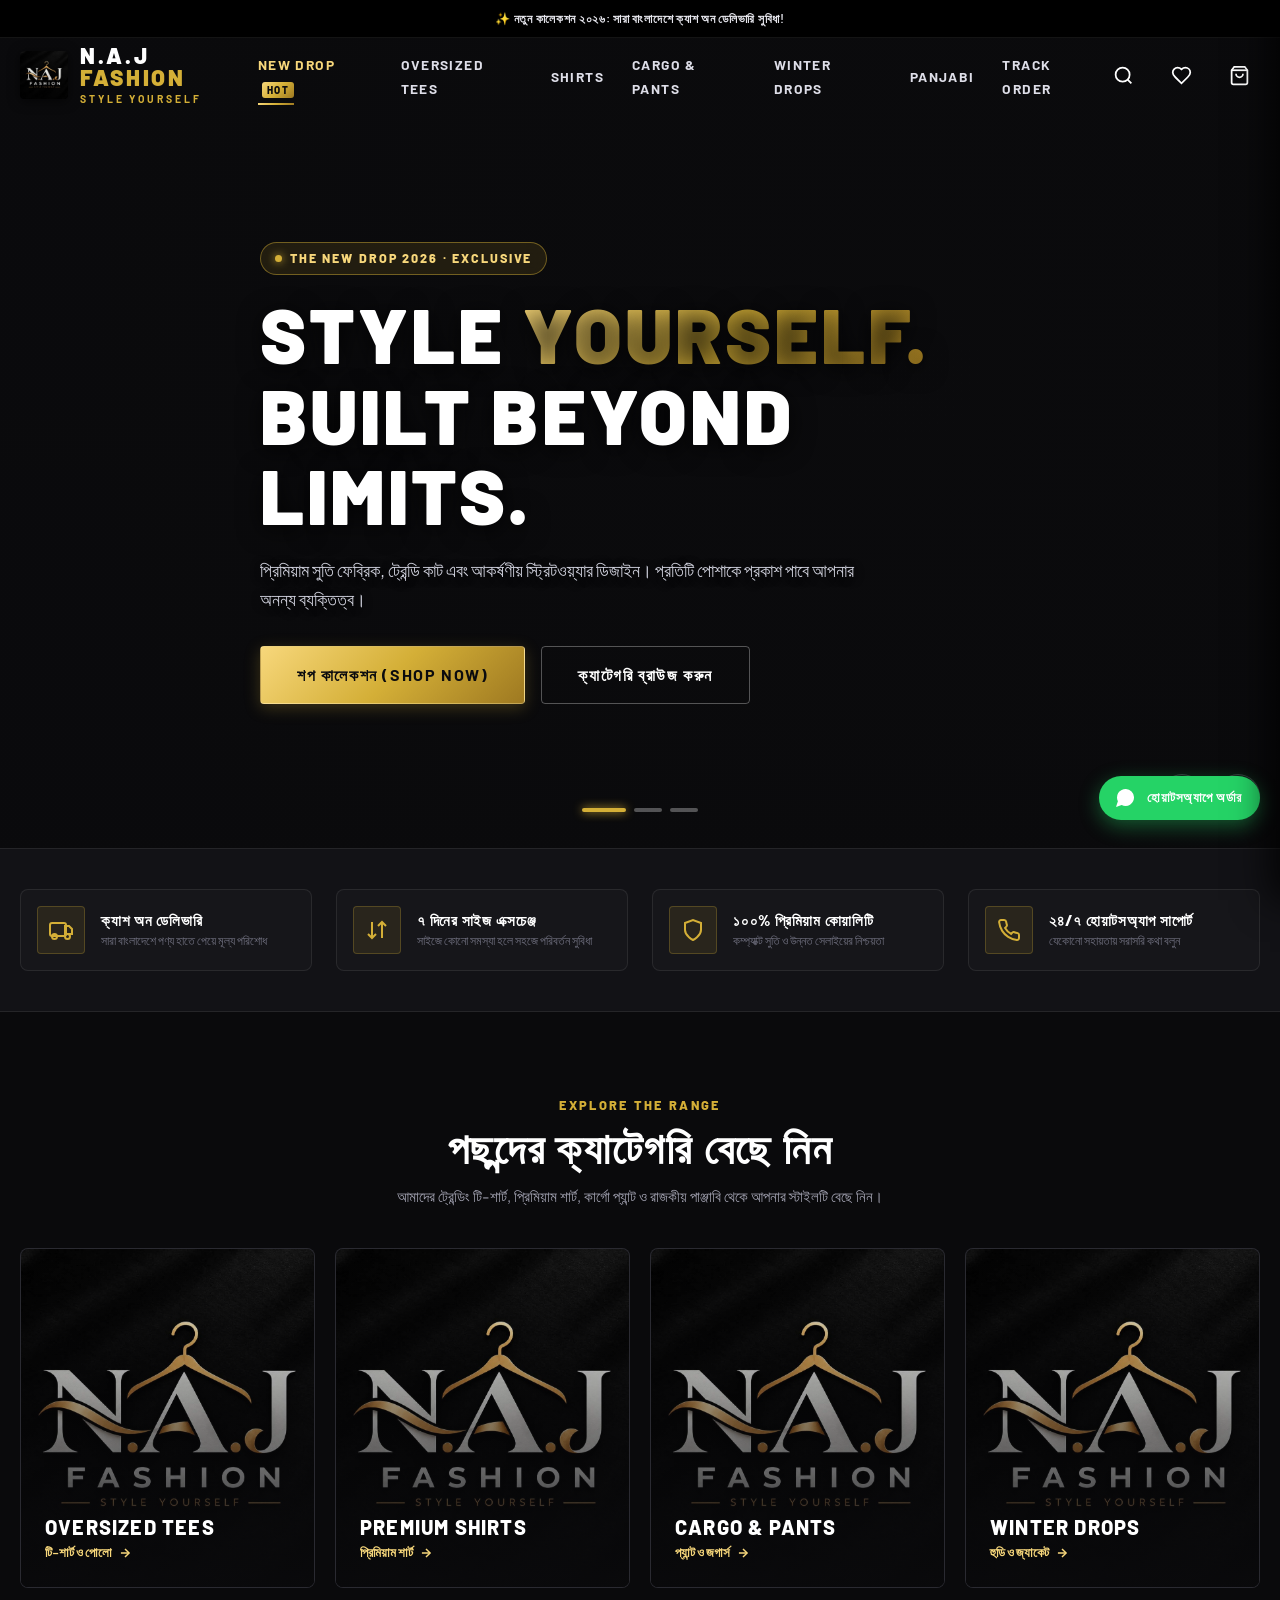
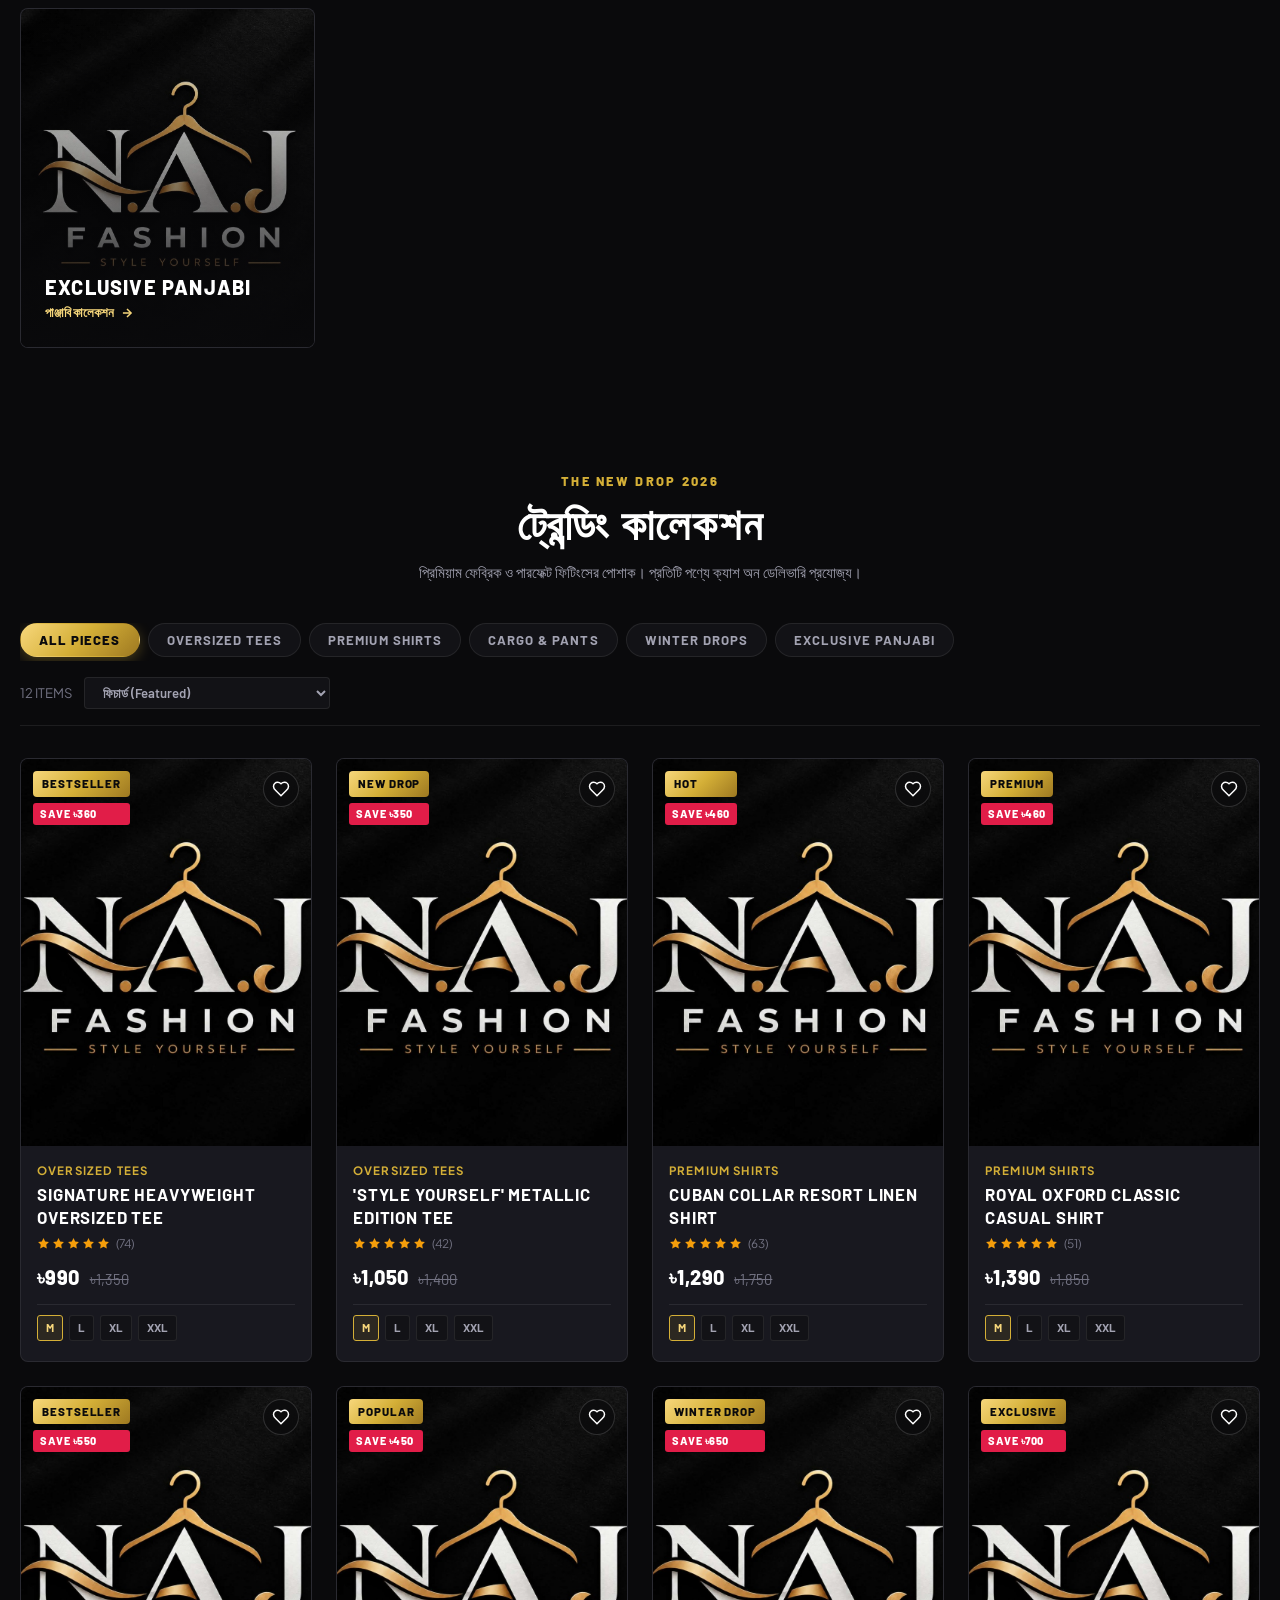
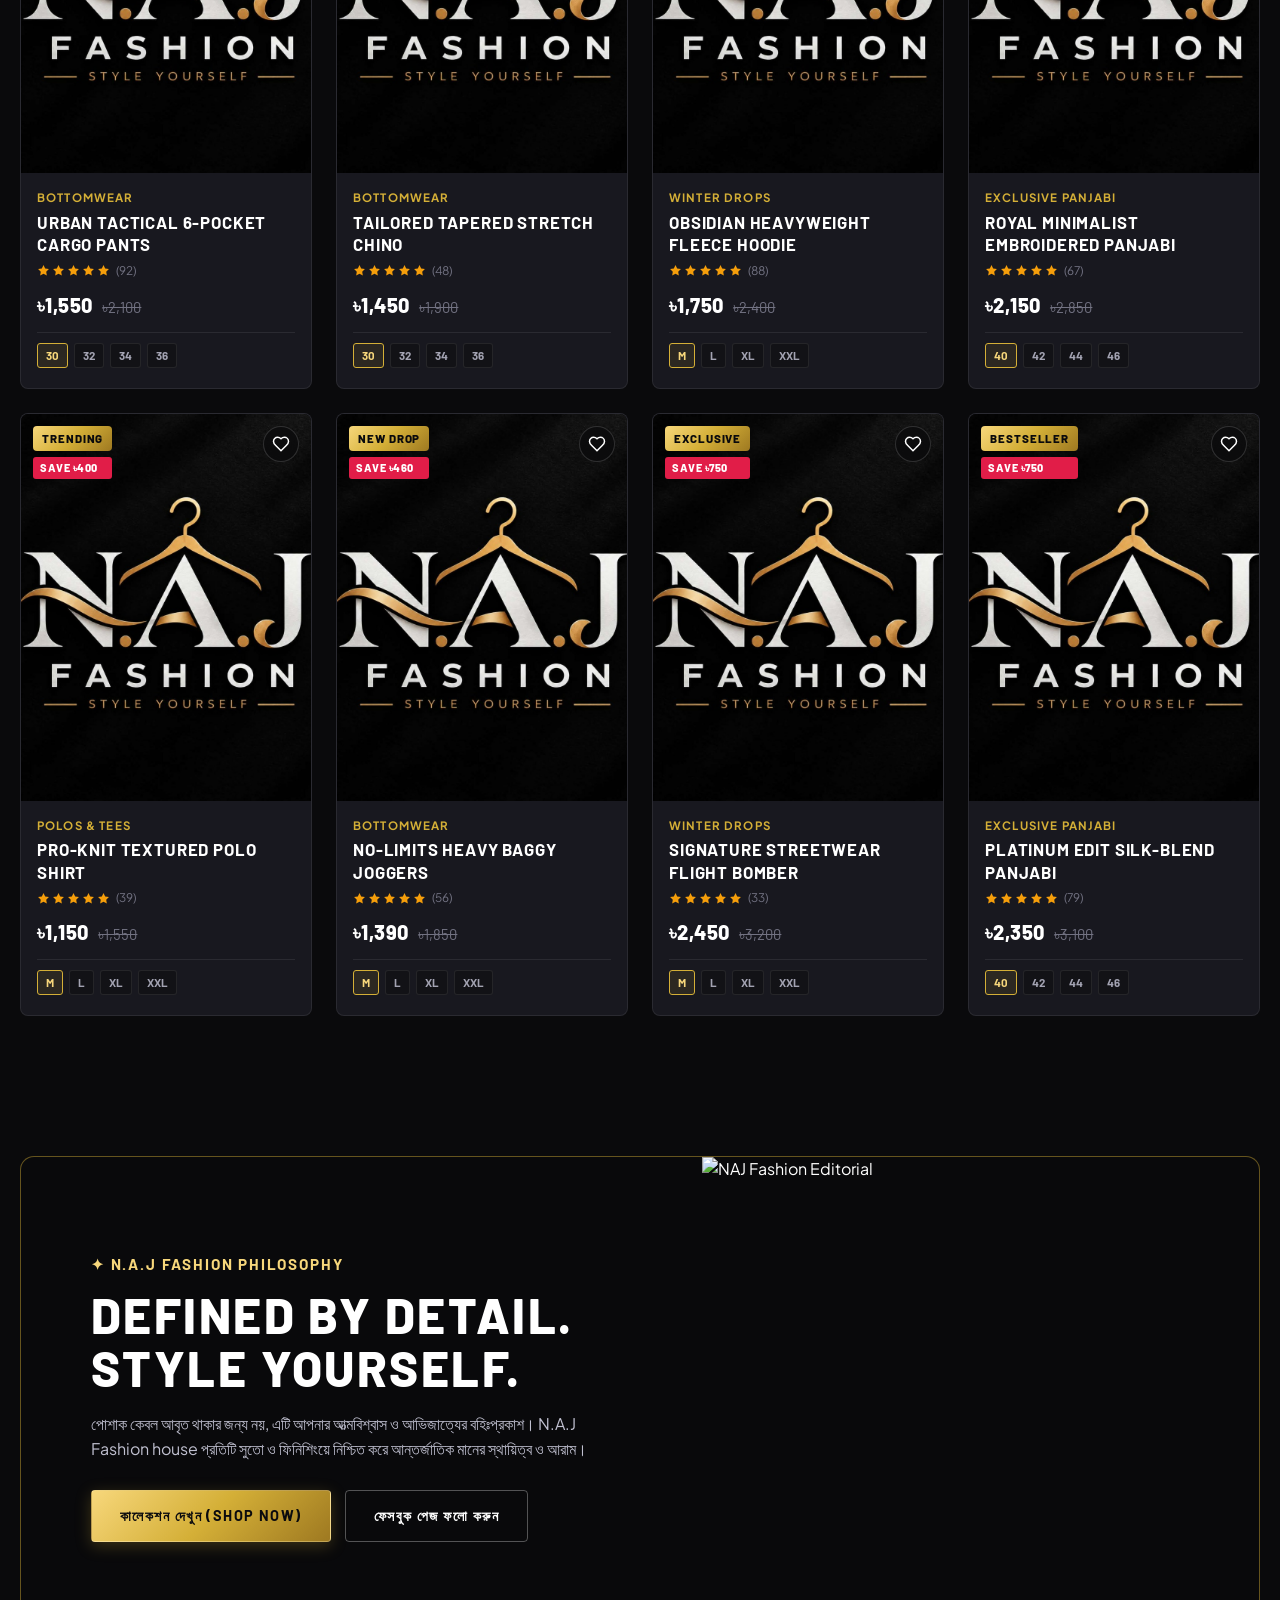
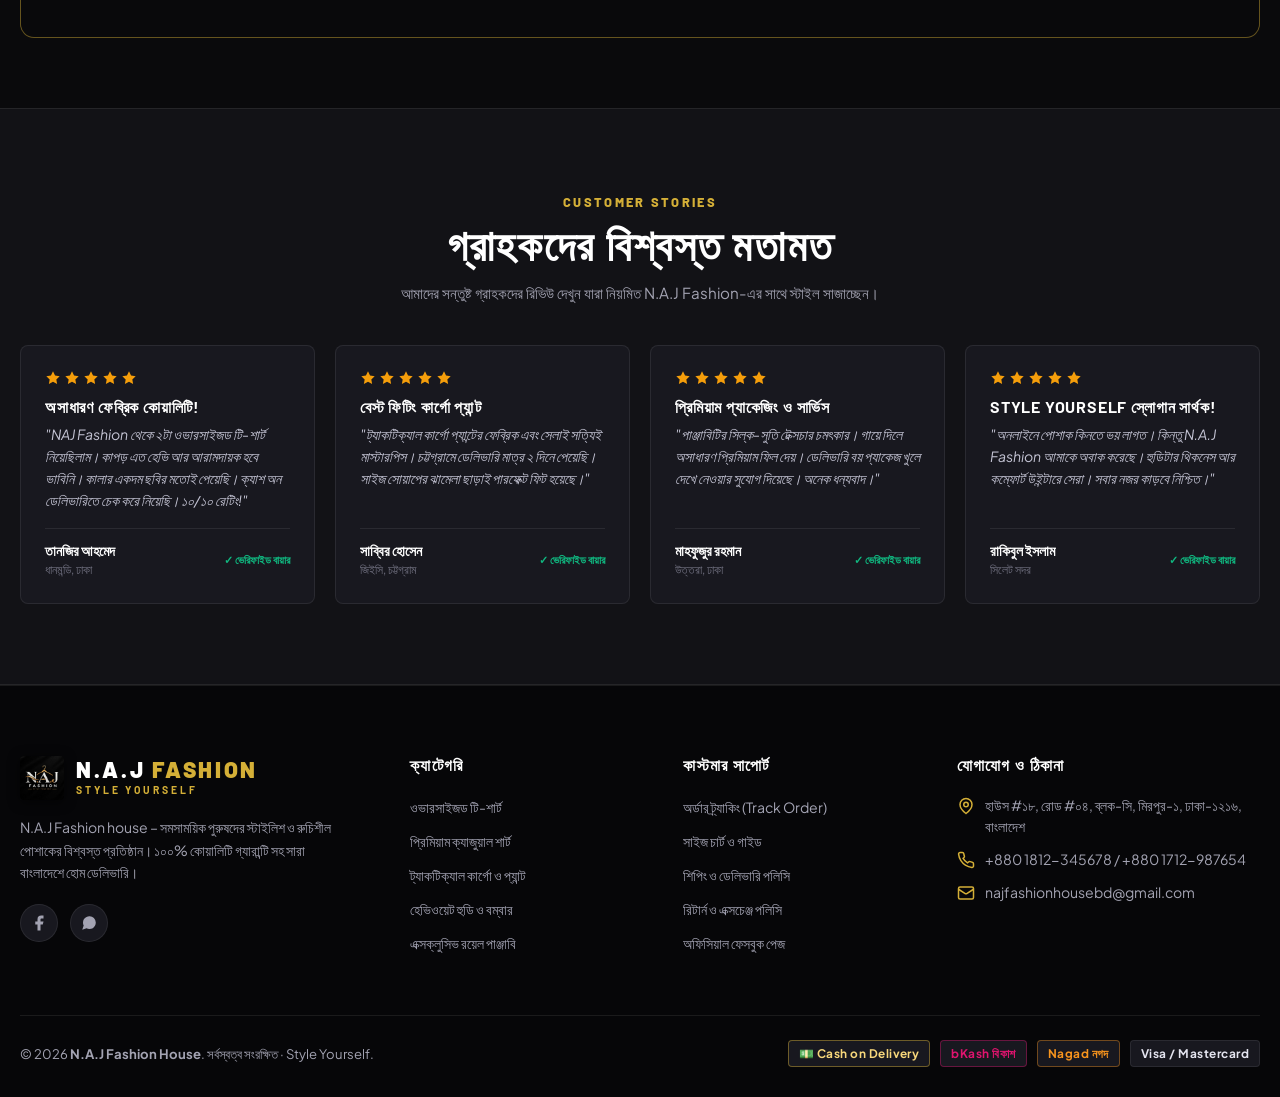
==== index.html @ 83d9b1af "feat: complete N.A.J Fashion House e-commerce storefront with Google Drive and Cloudflare Pages supp" ====
<!DOCTYPE html>
<html lang="bn" dir="ltr">
<head>
  <meta charset="UTF-8" />
  <meta name="viewport" content="width=device-width, initial-scale=1.0, maximum-scale=5.0" />
  <title>N.A.J Fashion House · Style Yourself | প্রিমিয়াম পোশাক কালেকশন</title>
  
  <meta name="description" content="N.A.J Fashion House, Dhaka - স্টাইলিশ ও প্রিমিয়াম পোশাক, সাশ্রয়ী দামে। ছেলেদের ট্রেন্ডিং টি-শার্ট, শার্ট, কার্গো প্যান্ট, হুডি এবং পাঞ্জাবি। সারা বাংলাদেশে ক্যাশ অন ডেলিভারি।" />
  <meta name="keywords" content="NAJ Fashion House, NAJ Fashion, Style Yourself, Mens Clothing Dhaka, Oversized T-shirt Bangladesh, Cargo Pants BD, Panjabi Dhaka, Cash on Delivery Bangladesh" />
  <meta name="author" content="N.A.J Fashion House" />
  <meta name="theme-color" content="#0a0a0c" />

  <!-- Open Graph / Facebook -->
  <meta property="og:type" content="website" />
  <meta property="og:title" content="N.A.J Fashion House · Style Yourself" />
  <meta property="og:description" content="✨ স্টাইলিশ পোশাক, সাশ্রয়ী দামে। সারা বাংলাদেশে ক্যাশ অন ডেলিভারি ও দ্রুত হোম ডেলিভারি।" />
  <meta property="og:image" content="/public/assets/logo.jpg" />
  <meta property="og:url" content="https://www.facebook.com/profile.php?id=100081147288431" />

  <!-- Favicon -->
  <link rel="icon" type="image/jpeg" href="/public/assets/logo.jpg" />
  <link rel="apple-touch-icon" href="/public/assets/logo.jpg" />

  <!-- Stylesheets -->
  <link rel="stylesheet" href="css/variables.css" />
  <link rel="stylesheet" href="css/base.css" />
  <link rel="stylesheet" href="css/header.css" />
  <link rel="stylesheet" href="css/hero.css" />
  <link rel="stylesheet" href="css/sections.css" />
  <link rel="stylesheet" href="css/products.css" />
  <link rel="stylesheet" href="css/cart.css" />
  <link rel="stylesheet" href="css/modals.css" />
  <link rel="stylesheet" href="css/mobile.css" />
</head>
<body>

  <!-- ========================================================
       TOP ANNOUNCEMENT BAR
  ======================================================== -->
  <div class="top-bar">
    <div class="container">
      <div class="top-bar-marquee">
        <span class="top-bar-text" id="top-bar-marquee-text">
          ✨ নতুন কালেকশন ২০২৬: সারা বাংলাদেশে ক্যাশ অন ডেলিভারি সুবিধা!
        </span>
      </div>
    </div>
  </div>

  <!-- ========================================================
       SITE HEADER (OVERLAY ON HERO -> SOLID ON SCROLL)
  ======================================================== -->
  <header class="site-header">
    <div class="container header-inner">
      <!-- Mobile Toggle -->
      <button class="mobile-toggle-btn" aria-label="Open Menu" onclick="toggleMobileDrawer(true)">
        <svg viewBox="0 0 24 24" fill="none" stroke="currentColor" stroke-width="2.2"><line x1="3" y1="12" x2="21" y2="12"/><line x1="3" y1="6" x2="21" y2="6"/><line x1="3" y1="18" x2="21" y2="18"/></svg>
      </button>

      <!-- Brand Logo -->
      <a href="#" class="header-logo">
        <img src="/public/assets/logo.jpg" alt="N.A.J Fashion House" onerror="this.src='https://lh3.googleusercontent.com/d/1UTXummcfOpgAInmstFETVZ3C0hZATRLV'" />
        <div class="header-logo-text">
          <span class="logo-main-text">N.A.J <span class="logo-gold-dot">FASHION</span></span>
          <span class="logo-sub-text">STYLE YOURSELF</span>
        </div>
      </a>

      <!-- Desktop Nav -->
      <nav aria-label="Main Navigation">
        <ul class="header-nav">
          <li><a href="#hero-section" class="nav-link active">NEW DROP <span class="nav-badge-pill">HOT</span></a></li>
          <li><a href="#products-section" class="nav-link" onclick="filterProductsByCategory('t-shirts')">OVERSIZED TEES</a></li>
          <li><a href="#products-section" class="nav-link" onclick="filterProductsByCategory('shirts')">SHIRTS</a></li>
          <li><a href="#products-section" class="nav-link" onclick="filterProductsByCategory('pants')">CARGO & PANTS</a></li>
          <li><a href="#products-section" class="nav-link" onclick="filterProductsByCategory('hoodies')">WINTER DROPS</a></li>
          <li><a href="#products-section" class="nav-link" onclick="filterProductsByCategory('panjabi')">PANJABI</a></li>
          <li><a href="javascript:void(0)" class="nav-link" onclick="openTrackModal()">TRACK ORDER</a></li>
        </ul>
      </nav>

      <!-- Header Actions -->
      <div class="header-actions">
        <!-- Search Trigger -->
        <button class="action-btn" aria-label="Search" onclick="openSearchModal()">
          <svg viewBox="0 0 24 24" fill="none" stroke="currentColor"><circle cx="11" cy="11" r="8"/><path d="m21 21-4.3-4.3"/></svg>
        </button>

        <!-- Wishlist Trigger -->
        <button class="action-btn" aria-label="Wishlist" onclick="CartManager.showToast('উইশলিস্ট আইটেমসমূহ দেখতে স্ক্রল করুন')">
          <svg viewBox="0 0 24 24" fill="none" stroke="currentColor"><path d="M19 14c1.49-1.46 3-3.21 3-5.5A5.5 5.5 0 0 0 16.5 3c-1.76 0-3 .5-4.5 2-1.5-1.5-2.74-2-4.5-2A5.5 5.5 0 0 0 2 8.5c0 2.3 1.5 4.05 3 5.5l7 7Z"/></svg>
          <span class="action-badge wishlist-badge-count" style="display: none;">0</span>
        </button>

        <!-- Cart Trigger -->
        <button class="action-btn" aria-label="Shopping Bag" onclick="CartManager.openDrawer()">
          <svg viewBox="0 0 24 24" fill="none" stroke="currentColor"><path d="M6 2 3 6v14a2 2 0 0 0 2 2h14a2 2 0 0 0 2-2V6l-3-4Z"/><path d="M3 6h18"/><path d="M16 10a4 4 0 0 1-8 0"/></svg>
          <span class="action-badge cart-badge-count" style="display: none;">0</span>
        </button>
      </div>
    </div>
  </header>

  <!-- ========================================================
       MOBILE NAVIGATION DRAWER
  ======================================================== -->
  <div class="mobile-drawer-overlay" id="mobile-drawer-overlay" onclick="toggleMobileDrawer(false)"></div>
  <aside class="mobile-drawer" id="mobile-drawer" aria-label="Mobile Navigation">
    <div class="drawer-header">
      <div class="header-logo">
        <img src="/public/assets/logo.jpg" alt="NAJ Fashion" style="height: 38px;" />
        <span class="logo-main-text" style="font-size: 1.1rem;">N.A.J FASHION</span>
      </div>
      <button class="drawer-close-btn" onclick="toggleMobileDrawer(false)" aria-label="Close menu">
        <svg viewBox="0 0 24 24" fill="none" stroke="currentColor" stroke-width="2.5"><path d="M18 6 6 18"/><path d="m6 6 12 12"/></svg>
      </button>
    </div>
    <div class="drawer-content">
      <ul class="drawer-nav-list">
        <li class="drawer-nav-item"><a href="#hero-section" onclick="toggleMobileDrawer(false)">হোম (Home) <span>→</span></a></li>
        <li class="drawer-nav-item"><a href="#products-section" onclick="toggleMobileDrawer(false); filterProductsByCategory('all');">সব কালেকশন (All Drop) <span>→</span></a></li>
        <li class="drawer-nav-item"><a href="#products-section" onclick="toggleMobileDrawer(false); filterProductsByCategory('t-shirts');">ওভারসাইজড টি-শার্ট (Tees) <span>→</span></a></li>
        <li class="drawer-nav-item"><a href="#products-section" onclick="toggleMobileDrawer(false); filterProductsByCategory('shirts');">প্রিমিয়াম শার্ট (Shirts) <span>→</span></a></li>
        <li class="drawer-nav-item"><a href="#products-section" onclick="toggleMobileDrawer(false); filterProductsByCategory('pants');">কার্গো ও ট্রাউজার (Pants) <span>→</span></a></li>
        <li class="drawer-nav-item"><a href="#products-section" onclick="toggleMobileDrawer(false); filterProductsByCategory('hoodies');">উইন্টার ড্রপ (Winter) <span>→</span></a></li>
        <li class="drawer-nav-item"><a href="#products-section" onclick="toggleMobileDrawer(false); filterProductsByCategory('panjabi');">রয়্যাল পাঞ্জাবি (Panjabi) <span>→</span></a></li>
        <li class="drawer-nav-item"><a href="javascript:void(0)" onclick="toggleMobileDrawer(false); openTrackModal();">অর্ডার ট্র্যাক করুন (Track) <span>→</span></a></li>
      </ul>
    </div>
    <div class="drawer-footer">
      <div class="drawer-contact-info">
        <div>📍 ঢাকা, বাংলাদেশ</div>
        <div>📞 হটলাইন: +880 1812-345678</div>
        <div>💬 ক্যাশ অন ডেলিভারি সারাদেশে</div>
      </div>
      <a href="https://www.facebook.com/profile.php?id=100081147288431" target="_blank" rel="noopener noreferrer" class="btn btn-gold btn-block btn-sm">
        ফেসবুক পেজ ভিজিট করুন
      </a>
    </div>
  </aside>

  <!-- ========================================================
       HERO BANNER CAROUSEL
  ======================================================== -->
  <section class="hero-section" id="hero-section">
    <div class="hero-slider-track">

      <!-- Slide 1 -->
      <div class="hero-slide is-active" style="background-color: #0c0c0e;">
        <div class="hero-slide-bg" style="background-image: url('https://images.unsplash.com/photo-1509967419530-da38b4704bc6?q=80&w=2000&auto=format&fit=crop');"></div>
        <div class="hero-slide-overlay"></div>
        <div class="container hero-content">
          <div class="hero-badge-pill">
            <span class="hero-badge-dot"></span>
            THE NEW DROP 2026 · EXCLUSIVE
          </div>
          <h1 class="hero-title">STYLE <span class="text-gold">YOURSELF.</span><br />BUILT BEYOND LIMITS.</h1>
          <p class="hero-desc">
            প্রিমিয়াম সুতি ফেব্রিক, ট্রেন্ডি কাট এবং আকর্ষণীয় স্ট্রিটওয়্যার ডিজাইন। প্রতিটি পোশাকে প্রকাশ পাবে আপনার অনন্য ব্যক্তিত্ব।
          </p>
          <div class="hero-actions">
            <a href="#products-section" class="btn btn-gold btn-lg">শপ কালেকশন (SHOP NOW)</a>
            <a href="#categories-section" class="btn btn-outline btn-lg">ক্যাটেগরি ব্রাউজ করুন</a>
          </div>
        </div>
      </div>

      <!-- Slide 2 -->
      <div class="hero-slide" style="background-color: #0c0c0e;">
        <div class="hero-slide-bg" style="background-image: url('https://images.unsplash.com/photo-1552374196-1ab2a1c593e8?q=80&w=2000&auto=format&fit=crop');"></div>
        <div class="hero-slide-overlay"></div>
        <div class="container hero-content">
          <div class="hero-badge-pill">
            <span class="hero-badge-dot"></span>
            HEAVYWEIGHT COTTON · 240+ GSM
          </div>
          <h2 class="hero-title">AUTHENTIC <span class="text-gold">STREETWEAR</span><br />PERFECT FIT.</h2>
          <p class="hero-desc">
            ড্রপ শোল্ডার টি-শার্ট ও ট্যাকটিক্যাল কার্গো প্যান্টের ট্রেন্ডিং কালেকশন। ক্যাশ অন ডেলিভারিতে সারাদেশে ঘরে বসে নিন।
          </p>
          <div class="hero-actions">
            <a href="#products-section" onclick="filterProductsByCategory('t-shirts')" class="btn btn-gold btn-lg">ওভারসাইজড ড্রপ দেখুন</a>
            <a href="#products-section" onclick="filterProductsByCategory('pants')" class="btn btn-outline btn-lg">কার্গো কালেকশন</a>
          </div>
        </div>
      </div>

      <!-- Slide 3 -->
      <div class="hero-slide" style="background-color: #0c0c0e;">
        <div class="hero-slide-bg" style="background-image: url('https://images.unsplash.com/photo-1596755094514-f87e34085b2c?q=80&w=2000&auto=format&fit=crop');"></div>
        <div class="hero-slide-overlay"></div>
        <div class="container hero-content">
          <div class="hero-badge-pill">
            <span class="hero-badge-dot"></span>
            PREMIUM SHIRTS & ROYAL PANJABI
          </div>
          <h2 class="hero-title">CLASSIC <span class="text-gold">ELEGANCE</span><br />ROYAL ATTIRE.</h2>
          <p class="hero-desc">
            রিসোর্ট লিনেন শার্ট ও আভিজাত্যময় এক্সক্লুসিভ পাঞ্জাবি। প্রতিটি স্পেশাল মুহূর্তের সেরা সঙ্গী।
          </p>
          <div class="hero-actions">
            <a href="#products-section" onclick="filterProductsByCategory('panjabi')" class="btn btn-gold btn-lg">পাঞ্জাবি কালেকশন</a>
            <a href="#products-section" onclick="filterProductsByCategory('shirts')" class="btn btn-outline btn-lg">লিনেন শার্ট দেখুন</a>
          </div>
        </div>
      </div>

    </div>

    <!-- Slider Arrows -->
    <div class="hero-controls">
      <button class="hero-arrow-btn" onclick="prevHeroSlide()" aria-label="Previous Slide">
        <svg viewBox="0 0 24 24" width="20" height="20" fill="none" stroke="currentColor" stroke-width="2.5"><path d="m15 18-6-6 6-6"/></svg>
      </button>
      <button class="hero-arrow-btn" onclick="nextHeroSlide()" aria-label="Next Slide">
        <svg viewBox="0 0 24 24" width="20" height="20" fill="none" stroke="currentColor" stroke-width="2.5"><path d="m9 18 6-6-6-6"/></svg>
      </button>
    </div>

    <!-- Slider Dots -->
    <div class="hero-dots">
      <span class="hero-dot is-active" onclick="goToHeroSlide(0)"></span>
      <span class="hero-dot" onclick="goToHeroSlide(1)"></span>
      <span class="hero-dot" onclick="goToHeroSlide(2)"></span>
    </div>
  </section>

  <!-- ========================================================
       TRUST PILLARS STRIP (4 VALUE PROPOSITIONS)
  ======================================================== -->
  <section class="trust-strip">
    <div class="container">
      <div class="trust-grid">
        <div class="trust-card">
          <div class="trust-icon-box">
            <svg viewBox="0 0 24 24" fill="none" stroke="currentColor" stroke-width="2"><rect width="16" height="13" x="1" y="5" rx="2"/><polygon points="16 8 20 8 23 11 23 16 16 16 16 8"/><circle cx="5.5" cy="18.5" r="2.5"/><circle cx="18.5" cy="18.5" r="2.5"/></svg>
          </div>
          <div class="trust-text">
            <h4>ক্যাশ অন ডেলিভারি</h4>
            <p>সারা বাংলাদেশে পণ্য হাতে পেয়ে মূল্য পরিশোধ</p>
          </div>
        </div>

        <div class="trust-card">
          <div class="trust-icon-box">
            <svg viewBox="0 0 24 24" fill="none" stroke="currentColor" stroke-width="2"><path d="m3 16 4 4 4-4"/><path d="M7 20V4"/><path d="m21 8-4-4-4 4"/><path d="M17 4v16"/></svg>
          </div>
          <div class="trust-text">
            <h4>৭ দিনের সাইজ এক্সচেঞ্জ</h4>
            <p>সাইজে কোনো সমস্যা হলে সহজে পরিবর্তন সুবিধা</p>
          </div>
        </div>

        <div class="trust-card">
          <div class="trust-icon-box">
            <svg viewBox="0 0 24 24" fill="none" stroke="currentColor" stroke-width="2"><path d="M12 22s8-4 8-10V5l-8-3-8 3v7c0 6 8 10 8 10z"/></svg>
          </div>
          <div class="trust-text">
            <h4>১০০% প্রিমিয়াম কোয়ালিটি</h4>
            <p>কম্প্যাক্ট সুতি ও উন্নত সেলাইয়ের নিশ্চয়তা</p>
          </div>
        </div>

        <div class="trust-card">
          <div class="trust-icon-box">
            <svg viewBox="0 0 24 24" fill="none" stroke="currentColor" stroke-width="2"><path d="M22 16.92v3a2 2 0 0 1-2.18 2 19.79 19.79 0 0 1-8.63-3.07 19.5 19.5 0 0 1-6-6 19.79 19.79 0 0 1-3.07-8.67A2 2 0 0 1 4.11 2h3a2 2 0 0 1 2 1.72 12.84 12.84 0 0 0 .7 2.81 2 2 0 0 1-.45 2.11L8.09 9.91a16 16 0 0 0 6 6l1.27-1.27a2 2 0 0 1 2.11-.45 12.84 12.84 0 0 0 2.81.7A2 2 0 0 1 22 16.92z"/></svg>
          </div>
          <div class="trust-text">
            <h4>২৪/৭ হোয়াটসঅ্যাপ সাপোর্ট</h4>
            <p>যেকোনো সহায়তায় সরাসরি কথা বলুন</p>
          </div>
        </div>
      </div>
    </div>
  </section>

  <!-- ========================================================
       CATEGORIES SHOWCASE ("EXPLORE THE RANGE")
  ======================================================== -->
  <section class="categories-section" id="categories-section">
    <div class="container">
      <div class="section-header">
        <span class="section-eyebrow">EXPLORE THE RANGE</span>
        <h2 class="section-title">পছন্দের ক্যাটেগরি বেছে নিন</h2>
        <p class="section-subtitle">আমাদের ট্রেন্ডিং টি-শার্ট, প্রিমিয়াম শার্ট, কার্গো প্যান্ট ও রাজকীয় পাঞ্জাবি থেকে আপনার স্টাইলটি বেছে নিন।</p>
      </div>

      <div class="categories-grid" id="categories-grid-container">
        <!-- Rendered by app.js -->
      </div>
    </div>
  </section>

  <!-- ========================================================
       PRODUCTS SHOWCASE ("THE NEW DROP")
  ======================================================== -->
  <section class="products-section" id="products-section">
    <div class="container">
      <div class="section-header">
        <span class="section-eyebrow">THE NEW DROP 2026</span>
        <h2 class="section-title">ট্রেন্ডিং কালেকশন</h2>
        <p class="section-subtitle">প্রিমিয়াম ফেব্রিক ও পারফেক্ট ফিটিংসের পোশাক। প্রতিটি পণ্যে ক্যাশ অন ডেলিভারি প্রযোজ্য।</p>
      </div>

      <!-- Filter Tabs & Sort Controls -->
      <div class="product-filter-bar">
        <div class="filter-tabs" id="product-filter-tabs">
          <!-- Filter tab buttons rendered by app.js -->
        </div>

        <div class="filter-meta-controls">
          <span class="product-count-text" id="products-count-badge">12 ITEMS</span>
          <select class="sort-select" id="product-sort-select" aria-label="Sort products">
            <option value="featured">ফিচার্ড (Featured)</option>
            <option value="price-low">দাম: কম থেকে বেশি (Price: Low to High)</option>
            <option value="price-high">দাম: বেশি থেকে কম (Price: High to Low)</option>
            <option value="rating">সেরা রেটিং (Top Rated)</option>
          </select>
        </div>
      </div>

      <!-- Products Grid -->
      <div class="products-grid" id="products-grid">
        <!-- Rendered by app.js -->
      </div>
    </div>
  </section>

  <!-- ========================================================
       EDITORIAL BRAND STORY BANNER ("STYLE YOURSELF")
  ======================================================== -->
  <section class="editorial-section">
    <div class="container">
      <div class="editorial-banner">
        <div class="editorial-grid">
          <div class="editorial-content">
            <span class="editorial-quote">✦ N.A.J FASHION PHILOSOPHY</span>
            <h2 class="editorial-title">DEFINED BY DETAIL.<br /><span class="text-gold">STYLE YOURSELF.</span></h2>
            <p class="editorial-desc">
              পোশাক কেবল আবৃত থাকার জন্য নয়, এটি আপনার আত্মবিশ্বাস ও আভিজাত্যের বহিঃপ্রকাশ। N.A.J Fashion house প্রতিটি সুতো ও ফিনিশিংয়ে নিশ্চিত করে আন্তর্জাতিক মানের স্থায়িত্ব ও আরাম।
            </p>
            <div style="display: flex; gap: 14px; flex-wrap: wrap;">
              <a href="#products-section" class="btn btn-gold">কালেকশন দেখুন (SHOP NOW)</a>
              <a href="https://www.facebook.com/profile.php?id=100081147288431" target="_blank" rel="noopener noreferrer" class="btn btn-outline">
                ফেসবুক পেজ ফলো করুন
              </a>
            </div>
          </div>
          <div class="editorial-media">
            <img src="https://images.unsplash.com/photo-1490578474895-699cd4e2cf59?q=80&w=1200&auto=format&fit=crop" alt="NAJ Fashion Editorial" loading="lazy" />
          </div>
        </div>
      </div>
    </div>
  </section>

  <!-- ========================================================
       CUSTOMER REVIEWS & TESTIMONIALS
  ======================================================== -->
  <section class="reviews-section">
    <div class="container">
      <div class="section-header">
        <span class="section-eyebrow">CUSTOMER STORIES</span>
        <h2 class="section-title">গ্রাহকদের বিশ্বস্ত মতামত</h2>
        <p class="section-subtitle">আমাদের সন্তুষ্ট গ্রাহকদের রিভিউ দেখুন যারা নিয়মিত N.A.J Fashion-এর সাথে স্টাইল সাজাচ্ছেন।</p>
      </div>

      <div class="reviews-grid">
        <!-- Card 1 -->
        <div class="review-card">
          <div>
            <div class="review-stars">
              <svg viewBox="0 0 24 24"><polygon points="12 2 15.09 8.26 22 9.27 17 14.14 18.18 21.02 12 17.77 5.82 21.02 7 14.14 2 9.27 8.91 8.26 12 2"/></svg>
              <svg viewBox="0 0 24 24"><polygon points="12 2 15.09 8.26 22 9.27 17 14.14 18.18 21.02 12 17.77 5.82 21.02 7 14.14 2 9.27 8.91 8.26 12 2"/></svg>
              <svg viewBox="0 0 24 24"><polygon points="12 2 15.09 8.26 22 9.27 17 14.14 18.18 21.02 12 17.77 5.82 21.02 7 14.14 2 9.27 8.91 8.26 12 2"/></svg>
              <svg viewBox="0 0 24 24"><polygon points="12 2 15.09 8.26 22 9.27 17 14.14 18.18 21.02 12 17.77 5.82 21.02 7 14.14 2 9.27 8.91 8.26 12 2"/></svg>
              <svg viewBox="0 0 24 24"><polygon points="12 2 15.09 8.26 22 9.27 17 14.14 18.18 21.02 12 17.77 5.82 21.02 7 14.14 2 9.27 8.91 8.26 12 2"/></svg>
            </div>
            <h4 class="review-title">অসাধারণ ফেব্রিক কোয়ালিটি!</h4>
            <p class="review-body">
              "NAJ Fashion থেকে ২টা ওভারসাইজড টি-শার্ট নিয়েছিলাম। কাপড় এত হেভি আর আরামদায়ক হবে ভাবিনি। কালার একদম ছবির মতোই পেয়েছি। ক্যাশ অন ডেলিভারিতে চেক করে নিয়েছি। ১০/১০ রেটিং!"
            </p>
          </div>
          <div class="review-meta">
            <div>
              <div class="reviewer-name">তানজির আহমেদ</div>
              <div class="reviewer-loc">ধানমন্ডি, ঢাকা</div>
            </div>
            <span class="verified-pill">✓ ভেরিফাইড বায়ার</span>
          </div>
        </div>

        <!-- Card 2 -->
        <div class="review-card">
          <div>
            <div class="review-stars">
              <svg viewBox="0 0 24 24"><polygon points="12 2 15.09 8.26 22 9.27 17 14.14 18.18 21.02 12 17.77 5.82 21.02 7 14.14 2 9.27 8.91 8.26 12 2"/></svg>
              <svg viewBox="0 0 24 24"><polygon points="12 2 15.09 8.26 22 9.27 17 14.14 18.18 21.02 12 17.77 5.82 21.02 7 14.14 2 9.27 8.91 8.26 12 2"/></svg>
              <svg viewBox="0 0 24 24"><polygon points="12 2 15.09 8.26 22 9.27 17 14.14 18.18 21.02 12 17.77 5.82 21.02 7 14.14 2 9.27 8.91 8.26 12 2"/></svg>
              <svg viewBox="0 0 24 24"><polygon points="12 2 15.09 8.26 22 9.27 17 14.14 18.18 21.02 12 17.77 5.82 21.02 7 14.14 2 9.27 8.91 8.26 12 2"/></svg>
              <svg viewBox="0 0 24 24"><polygon points="12 2 15.09 8.26 22 9.27 17 14.14 18.18 21.02 12 17.77 5.82 21.02 7 14.14 2 9.27 8.91 8.26 12 2"/></svg>
            </div>
            <h4 class="review-title">বেস্ট ফিটিং কার্গো প্যান্ট</h4>
            <p class="review-body">
              "ট্যাকটিক্যাল কার্গো প্যান্টের ফেব্রিক এবং সেলাই সত্যিই মাস্টারপিস। চট্টগ্রামে ডেলিভারি মাত্র ২ দিনে পেয়েছি। সাইজ সোয়াপের ঝামেলা ছাড়াই পারফেক্ট ফিট হয়েছে।"
            </p>
          </div>
          <div class="review-meta">
            <div>
              <div class="reviewer-name">সাব্বির হোসেন</div>
              <div class="reviewer-loc">জিইসি, চট্টগ্রাম</div>
            </div>
            <span class="verified-pill">✓ ভেরিফাইড বায়ার</span>
          </div>
        </div>

        <!-- Card 3 -->
        <div class="review-card">
          <div>
            <div class="review-stars">
              <svg viewBox="0 0 24 24"><polygon points="12 2 15.09 8.26 22 9.27 17 14.14 18.18 21.02 12 17.77 5.82 21.02 7 14.14 2 9.27 8.91 8.26 12 2"/></svg>
              <svg viewBox="0 0 24 24"><polygon points="12 2 15.09 8.26 22 9.27 17 14.14 18.18 21.02 12 17.77 5.82 21.02 7 14.14 2 9.27 8.91 8.26 12 2"/></svg>
              <svg viewBox="0 0 24 24"><polygon points="12 2 15.09 8.26 22 9.27 17 14.14 18.18 21.02 12 17.77 5.82 21.02 7 14.14 2 9.27 8.91 8.26 12 2"/></svg>
              <svg viewBox="0 0 24 24"><polygon points="12 2 15.09 8.26 22 9.27 17 14.14 18.18 21.02 12 17.77 5.82 21.02 7 14.14 2 9.27 8.91 8.26 12 2"/></svg>
              <svg viewBox="0 0 24 24"><polygon points="12 2 15.09 8.26 22 9.27 17 14.14 18.18 21.02 12 17.77 5.82 21.02 7 14.14 2 9.27 8.91 8.26 12 2"/></svg>
            </div>
            <h4 class="review-title">প্রিমিয়াম প্যাকেজিং ও সার্ভিস</h4>
            <p class="review-body">
              "পাঞ্জাবিটির সিল্ক-সুতি টেক্সচার চমৎকার। গায়ে দিলে অসাধারণ প্রিমিয়াম ফিল দেয়। ডেলিভারি বয় প্যাকেজ খুলে দেখে নেওয়ার সুযোগ দিয়েছে। অনেক ধন্যবাদ।"
            </p>
          </div>
          <div class="review-meta">
            <div>
              <div class="reviewer-name">মাহফুজুর রহমান</div>
              <div class="reviewer-loc">উত্তরা, ঢাকা</div>
            </div>
            <span class="verified-pill">✓ ভেরিফাইড বায়ার</span>
          </div>
        </div>

        <!-- Card 4 -->
        <div class="review-card">
          <div>
            <div class="review-stars">
              <svg viewBox="0 0 24 24"><polygon points="12 2 15.09 8.26 22 9.27 17 14.14 18.18 21.02 12 17.77 5.82 21.02 7 14.14 2 9.27 8.91 8.26 12 2"/></svg>
              <svg viewBox="0 0 24 24"><polygon points="12 2 15.09 8.26 22 9.27 17 14.14 18.18 21.02 12 17.77 5.82 21.02 7 14.14 2 9.27 8.91 8.26 12 2"/></svg>
              <svg viewBox="0 0 24 24"><polygon points="12 2 15.09 8.26 22 9.27 17 14.14 18.18 21.02 12 17.77 5.82 21.02 7 14.14 2 9.27 8.91 8.26 12 2"/></svg>
              <svg viewBox="0 0 24 24"><polygon points="12 2 15.09 8.26 22 9.27 17 14.14 18.18 21.02 12 17.77 5.82 21.02 7 14.14 2 9.27 8.91 8.26 12 2"/></svg>
              <svg viewBox="0 0 24 24"><polygon points="12 2 15.09 8.26 22 9.27 17 14.14 18.18 21.02 12 17.77 5.82 21.02 7 14.14 2 9.27 8.91 8.26 12 2"/></svg>
            </div>
            <h4 class="review-title">Style Yourself স্লোগান সার্থক!</h4>
            <p class="review-body">
              "অনলাইনে পোশাক কিনতে ভয় লাগত। কিন্তু N.A.J Fashion আমাকে অবাক করেছে। হুডিটার থিকনেস আর কম্ফোর্ট উইন্টারে সেরা। সবার নজর কাড়বে নিশ্চিত।"
            </p>
          </div>
          <div class="review-meta">
            <div>
              <div class="reviewer-name">রাকিবুল ইসলাম</div>
              <div class="reviewer-loc">সিলেট সদর</div>
            </div>
            <span class="verified-pill">✓ ভেরিফাইড বায়ার</span>
          </div>
        </div>
      </div>
    </div>
  </section>

  <!-- ========================================================
       FOOTER SECTION
  ======================================================== -->
  <footer class="site-footer">
    <div class="container">
      <div class="footer-grid">
        <!-- Col 1: About & Logo -->
        <div class="footer-col footer-about">
          <div class="header-logo" style="margin-bottom: 12px;">
            <img src="/public/assets/logo.jpg" alt="NAJ Fashion" style="height: 44px;" />
            <div class="header-logo-text">
              <span class="logo-main-text">N.A.J <span class="logo-gold-dot">FASHION</span></span>
              <span class="logo-sub-text">STYLE YOURSELF</span>
            </div>
          </div>
          <p>
            N.A.J Fashion house – সমসাময়িক পুরুষদের স্টাইলিশ ও রুচিশীল পোশাকের বিশ্বস্ত প্রতিষ্ঠান। ১০০% কোয়ালিটি গ্যারান্টি সহ সারা বাংলাদেশে হোম ডেলিভারি।
          </p>
          <div class="footer-social-links">
            <a href="https://www.facebook.com/profile.php?id=100081147288431" target="_blank" rel="noopener noreferrer" class="social-icon-btn" title="Facebook Page">
              <svg viewBox="0 0 24 24" fill="currentColor"><path d="M18 2h-3a5 5 0 0 0-5 5v3H7v4h3v8h4v-8h3l1-4h-4V7a1 1 0 0 1 1-1h3z"/></svg>
            </a>
            <a href="https://wa.me/8801812345678" target="_blank" rel="noopener noreferrer" class="social-icon-btn" title="WhatsApp Chat">
              <svg viewBox="0 0 24 24" fill="currentColor"><path d="M21 11.5a8.38 8.38 0 0 1-.9 3.8 8.5 8.5 0 0 1-7.6 4.7 8.38 8.38 0 0 1-3.8-.9L3 21l1.9-5.7a8.38 8.38 0 0 1-.9-3.8 8.5 8.5 0 0 1 4.7-7.6 8.38 8.38 0 0 1 3.8-.9h.5a8.48 8.48 0 0 1 8 8v.5z"/></svg>
            </a>
          </div>
        </div>

        <!-- Col 2: Categories -->
        <div class="footer-col">
          <h4>ক্যাটেগরি</h4>
          <ul class="footer-links">
            <li><a href="#products-section" onclick="filterProductsByCategory('t-shirts')">ওভারসাইজড টি-শার্ট</a></li>
            <li><a href="#products-section" onclick="filterProductsByCategory('shirts')">প্রিমিয়াম ক্যাজুয়াল শার্ট</a></li>
            <li><a href="#products-section" onclick="filterProductsByCategory('pants')">ট্যাকটিক্যাল কার্গো ও প্যান্ট</a></li>
            <li><a href="#products-section" onclick="filterProductsByCategory('hoodies')">হেভিওয়েট হুডি ও বম্বার</a></li>
            <li><a href="#products-section" onclick="filterProductsByCategory('panjabi')">এক্সক্লুসিভ রয়েল পাঞ্জাবি</a></li>
          </ul>
        </div>

        <!-- Col 3: Customer Care -->
        <div class="footer-col">
          <h4>কাস্টমার সাপোর্ট</h4>
          <ul class="footer-links">
            <li><a href="javascript:void(0)" onclick="openTrackModal()">অর্ডার ট্র্যাকিং (Track Order)</a></li>
            <li><a href="javascript:void(0)" onclick="QuickViewManager.openSizeGuide()">সাইজ চার্ট ও গাইড</a></li>
            <li><a href="javascript:void(0)" onclick="CartManager.showToast('ডেলিভারি: ঢাকা ৳৭০, ঢাকার বাইরে ৳১৩০')">শিপিং ও ডেলিভারি পলিসি</a></li>
            <li><a href="javascript:void(0)" onclick="CartManager.showToast('৭ দিনের মধ্যে সাইজ পরিবর্তনের সুবিধা রয়েছে')">রিটার্ন ও এক্সচেঞ্জ পলিসি</a></li>
            <li><a href="https://www.facebook.com/profile.php?id=100081147288431" target="_blank" rel="noopener noreferrer">অফিসিয়াল ফেসবুক পেজ</a></li>
          </ul>
        </div>

        <!-- Col 4: Contact & Office -->
        <div class="footer-col">
          <h4>যোগাযোগ ও ঠিকানা</h4>
          <div class="footer-contact-item">
            <svg viewBox="0 0 24 24" fill="none" stroke="currentColor" stroke-width="2"><path d="M20 10c0 6-8 12-8 12s-8-6-8-12a8 8 0 0 1 16 0Z"/><circle cx="12" cy="10" r="3"/></svg>
            <span>হাউস #১৮, রোড #০৪, ব্লক-সি, মিরপুর-১, ঢাকা-১২১৬, বাংলাদেশ</span>
          </div>
          <div class="footer-contact-item">
            <svg viewBox="0 0 24 24" fill="none" stroke="currentColor" stroke-width="2"><path d="M22 16.92v3a2 2 0 0 1-2.18 2 19.79 19.79 0 0 1-8.63-3.07 19.5 19.5 0 0 1-6-6 19.79 19.79 0 0 1-3.07-8.67A2 2 0 0 1 4.11 2h3a2 2 0 0 1 2 1.72 12.84 12.84 0 0 0 .7 2.81 2 2 0 0 1-.45 2.11L8.09 9.91a16 16 0 0 0 6 6l1.27-1.27a2 2 0 0 1 2.11-.45 12.84 12.84 0 0 0 2.81.7A2 2 0 0 1 22 16.92z"/></svg>
            <span>+880 1812-345678 / +880 1712-987654</span>
          </div>
          <div class="footer-contact-item">
            <svg viewBox="0 0 24 24" fill="none" stroke="currentColor" stroke-width="2"><rect width="20" height="16" x="2" y="4" rx="2"/><path d="m22 7-8.97 5.7a1.94 1.94 0 0 1-2.06 0L2 7"/></svg>
            <span>najfashionhousebd@gmail.com</span>
          </div>
        </div>
      </div>

      <!-- Payment Gateways & Copyright -->
      <div class="footer-payments-bar">
        <div>
          © 2026 <strong>N.A.J Fashion House</strong>. সর্বস্বত্ব সংরক্ষিত · Style Yourself.
        </div>
        <div class="payment-badges-row">
          <span class="payment-badge-pill cod">💵 Cash on Delivery</span>
          <span class="payment-badge-pill bkash">bKash বিকাশ</span>
          <span class="payment-badge-pill nagad">Nagad নগদ</span>
          <span class="payment-badge-pill">Visa / Mastercard</span>
        </div>
      </div>
    </div>
  </footer>

  <!-- ========================================================
       SLIDE-OUT CART DRAWER
  ======================================================== -->
  <div class="cart-drawer-overlay" id="cart-drawer-overlay" onclick="CartManager.closeDrawer()"></div>
  <aside class="cart-drawer" id="cart-drawer" aria-label="Shopping Bag">
    <div class="cart-header">
      <div class="cart-header-title">
        <span>শপিং ব্যাগ (Shopping Bag)</span>
        <span class="cart-item-count-badge cart-badge-count" style="display: none;">0</span>
      </div>
      <button class="cart-close-btn" onclick="CartManager.closeDrawer()" aria-label="Close cart">
        <svg viewBox="0 0 24 24" fill="none" stroke="currentColor" stroke-width="2.5"><path d="M18 6 6 18"/><path d="m6 6 12 12"/></svg>
      </button>
    </div>

    <!-- Free Delivery Progress Bar -->
    <div class="free-shipping-meter">
      <div class="meter-notice" id="cart-meter-notice">
        ফ্রি ডেলিভারির জন্য <strong>৳২,৫০০</strong> বা তার বেশি অর্ডার করুন
      </div>
      <div class="meter-bar-track">
        <div class="meter-bar-fill" id="cart-meter-fill" style="width: 0%;"></div>
      </div>
    </div>

    <!-- Cart Items Container -->
    <div class="cart-body" id="cart-drawer-body">
      <!-- Rendered dynamically by CartManager -->
    </div>

    <!-- Cart Footer & Checkout Button -->
    <div class="cart-footer">
      <div class="cart-subtotal-row">
        <span>সাবটোটাল (Subtotal):</span>
        <span class="cart-subtotal-val" id="cart-subtotal-val">৳0</span>
      </div>
      <p class="cart-shipping-note">
        * ডেলিভারি চার্জ চেকআউটের সময় নির্ধারণ করা হবে (ঢাকা ৳৭০ / ঢাকার বাইরে ৳১৩০)
      </p>
      <div class="cart-checkout-actions">
        <button class="btn btn-gold btn-block" id="cart-checkout-btn" onclick="CartManager.closeDrawer(); CheckoutManager.openCheckoutModal();">
          ক্যাশ অন ডেলিভারিতে অর্ডার করুন →
        </button>
        <button class="btn btn-secondary btn-block" onclick="CartManager.closeDrawer()">
          আরও কেনাকাটা করুন (Continue Shopping)
        </button>
      </div>
    </div>
  </aside>

  <!-- ========================================================
       QUICK VIEW MODAL
  ======================================================== -->
  <div class="modal-backdrop" id="quickview-modal" onclick="if(event.target===this) QuickViewManager.closeModal();">
    <div class="modal-container quickview-modal-container">
      <button class="modal-close-btn" onclick="QuickViewManager.closeModal()" aria-label="Close modal">
        <svg viewBox="0 0 24 24" fill="none" stroke="currentColor" stroke-width="2.5"><path d="M18 6 6 18"/><path d="m6 6 12 12"/></svg>
      </button>

      <div class="quickview-grid">
        <!-- Gallery Column -->
        <div class="quickview-gallery">
          <div class="quickview-main-image-wrap">
            <img id="qv-main-img" src="/public/assets/logo.jpg" alt="Product Preview" class="quickview-main-image" />
          </div>
          <div class="quickview-thumbs-row" id="qv-thumbs">
            <!-- Thumbs generated by quickview.js -->
          </div>
        </div>

        <!-- Details Column -->
        <div class="quickview-details">
          <span class="quickview-category" id="qv-category">OVERSIZED TEES</span>
          <h2 class="quickview-title" id="qv-title">Product Title</h2>
          <div class="quickview-price-row">
            <span class="quickview-price" id="qv-price">৳0</span>
            <span class="quickview-compare" id="qv-compare">৳0</span>
          </div>

          <div class="quickview-fabric-box" id="qv-fabric">
            <strong>ফেব্রিক ও স্পেকস:</strong> 100% Combed Cotton
          </div>

          <p style="font-size: 0.88rem; color: #a5a5b5; line-height: 1.55; margin-bottom: 20px;" id="qv-desc"></p>

          <!-- Size Selection -->
          <div class="quickview-section-label">
            <span>সাইজ নির্বাচন করুন:</span>
            <span class="size-guide-trigger" onclick="QuickViewManager.openSizeGuide()">📐 সাইজ চার্ট গাইড</span>
          </div>
          <div class="quickview-sizes-group" id="qv-sizes">
            <!-- Rendered by quickview.js -->
          </div>

          <!-- Quantity Stepper -->
          <div class="quickview-section-label">পরিমাণ (Quantity):</div>
          <div style="margin-bottom: 24px;">
            <div class="qty-stepper">
              <button class="qty-btn" onclick="QuickViewManager.updateQty(-1)">−</button>
              <span class="qty-input" id="qv-qty">1</span>
              <button class="qty-btn" onclick="QuickViewManager.updateQty(1)">+</button>
            </div>
          </div>

          <!-- Actions -->
          <div class="quickview-actions-row">
            <button class="btn btn-gold" style="flex: 1;" onclick="QuickViewManager.buyNowInstantCOD()">
              ⚡ সরাসরি ক্যাশ অন ডেলিভারিতে অর্ডার
            </button>
            <button class="btn btn-secondary" style="flex: 1;" onclick="QuickViewManager.addToBag()">
              🛍️ ব্যাগে যোগ করুন
            </button>
          </div>
        </div>
      </div>
    </div>
  </div>

  <!-- ========================================================
       1-STEP BANGLADESHI FAST COD CHECKOUT MODAL
  ======================================================== -->
  <div class="modal-backdrop" id="checkout-modal" onclick="if(event.target===this) CheckoutManager.closeCheckoutModal();">
    <div class="modal-container checkout-modal-container">
      <button class="modal-close-btn" onclick="CheckoutManager.closeCheckoutModal()" aria-label="Close checkout">
        <svg viewBox="0 0 24 24" fill="none" stroke="currentColor" stroke-width="2.5"><path d="M18 6 6 18"/><path d="m6 6 12 12"/></svg>
      </button>

      <!-- Form View -->
      <div id="checkout-form-view">
        <div class="checkout-modal-header">
          <h2 class="checkout-modal-title">ক্যাশ অন ডেলিভারি অর্ডার ফরম</h2>
          <p class="checkout-modal-subtitle">অর্ডার সম্পন্ন করতে নিচের তথ্যগুলো সঠিক দিয়ে কনফার্ম করুন। কোনো অগ্রিম পেমেন্ট প্রয়োজন নেই।</p>
        </div>

        <div class="checkout-modal-body">
          <!-- Item Preview -->
          <div id="checkout-items-preview-container">
            <!-- Rendered by checkout.js -->
          </div>

          <form onsubmit="CheckoutManager.submitOrder(event)">
            <!-- Name Input -->
            <div class="form-group">
              <label class="form-label" for="checkout-customer-name">
                আপনার নাম <span class="req">*</span>
              </label>
              <input type="text" id="checkout-customer-name" class="form-input" placeholder="যেমন: তানজির আহমেদ" required autocomplete="name" />
            </div>

            <!-- Phone Input -->
            <div class="form-group">
              <label class="form-label" for="checkout-customer-phone">
                ১১ ডিজিটের সচল মোবাইল নম্বর <span class="req">*</span>
              </label>
              <input type="tel" id="checkout-customer-phone" class="form-input" placeholder="017XXXXXXXX বা 018XXXXXXXX" required autocomplete="tel" pattern="[0-9]{11}" />
              <small style="color: var(--text-muted); font-size: 0.74rem;">* ডেলিভারি ম্যান এই নম্বরে কল করে পার্সেল পৌঁছে দেবে।</small>
            </div>

            <!-- Address Input -->
            <div class="form-group">
              <label class="form-label" for="checkout-customer-address">
                সম্পূর্ণ ঠিকানা (বাসা নং, রোড, থানা, জেলা) <span class="req">*</span>
              </label>
              <textarea id="checkout-customer-address" class="form-input" rows="3" placeholder="যেমন: বাড়ি #১২, রোড #৪, মিরপুর-১, ঢাকা" required></textarea>
            </div>

            <!-- Delivery Area Selector -->
            <div class="form-group">
              <label class="form-label">ডেলিভারি এরিয়া বেছে নিন <span class="req">*</span></label>
              <div class="delivery-area-grid">
                <div class="area-radio-card is-selected" data-area="inside" onclick="CheckoutManager.setArea('inside')">
                  <div>
                    <div class="area-radio-title">ঢাকা সিটির ভিতরে</div>
                    <small style="color: var(--text-muted); font-size: 0.72rem;">২৪-৪৮ ঘণ্টায় ডেলিভারি</small>
                  </div>
                  <span class="area-radio-cost">৳৭০</span>
                </div>
                <div class="area-radio-card" data-area="outside" onclick="CheckoutManager.setArea('outside')">
                  <div>
                    <div class="area-radio-title">ঢাকা সিটির বাইরে</div>
                    <small style="color: var(--text-muted); font-size: 0.72rem;">২-৪ দিনে হোম ডেলিভারি</small>
                  </div>
                  <span class="area-radio-cost">৳১৩০</span>
                </div>
              </div>
            </div>

            <!-- Optional Delivery Note -->
            <div class="form-group">
              <label class="form-label" for="checkout-customer-notes">স্পেশাল নোট (যদি থাকে):</label>
              <input type="text" id="checkout-customer-notes" class="form-input" placeholder="যেমন: অফিস টাইমে কল করবেন / নির্দিষ্ট সময় ডেলিভারি" />
            </div>

            <!-- Summary Table -->
            <div class="checkout-summary-box">
              <div class="summary-row">
                <span>পণ্যের মূল্য:</span>
                <span id="checkout-summary-subtotal">৳0</span>
              </div>
              <div class="summary-row">
                <span>ডেলিভারি চার্জ:</span>
                <span id="checkout-summary-shipping">৳৭০</span>
              </div>
              <div class="summary-row total-row">
                <span>সর্বমোট পরিশোধযোগ্য:</span>
                <span class="total-amount" id="checkout-summary-total">৳0</span>
              </div>
            </div>

            <button type="submit" class="btn btn-gold btn-block btn-lg" style="box-shadow: 0 6px 20px rgba(212, 175, 55, 0.4);">
              ✓ অর্ডার কনফার্ম করুন (ক্যাশ অন ডেলিভারি)
            </button>
          </form>
        </div>
      </div>

      <!-- Success View (Shown after order placement) -->
      <div id="checkout-success-view" style="display: none;">
        <div class="order-success-box">
          <div class="success-check-icon">
            <svg viewBox="0 0 24 24" fill="none" stroke="currentColor" stroke-width="3"><polyline points="20 6 9 17 4 12"/></svg>
          </div>
          <h2 style="font-size: 1.6rem; margin-bottom: 8px;">ধন্যবাদ! আপনার অর্ডার সফল হয়েছে</h2>
          <p style="color: var(--text-secondary); max-width: 480px; margin: 0 auto 14px auto;">
            আমাদের কাস্টমার কেয়ার টিম শীঘ্রই আপনার সাথে ফোনে যোগাযোগ করে অর্ডার কনফার্ম করবে।
          </p>
          <div class="order-id-badge" id="success-order-id">অর্ডার আইডি: #NAJ-2026-00000</div>
          
          <div id="success-customer-details" style="background: var(--bg-card); padding: 16px; border-radius: 8px; text-align: left; max-width: 480px; margin: 0 auto 20px auto; font-size: 0.85rem; line-height: 1.6; border: 1px solid var(--border-subtle);">
            <!-- Details populated by checkout.js -->
          </div>

          <div style="font-size: 1.1rem; font-weight: 800; margin-bottom: 24px;">
            সর্বমোট প্রদেয়: <span style="color: var(--gold-light);" id="success-total-val">৳0</span> (ক্যাশ অন ডেলিভারি)
          </div>

          <div style="display: flex; gap: 12px; justify-content: center; flex-wrap: wrap;">
            <a id="success-whatsapp-btn" href="#" target="_blank" rel="noopener noreferrer" class="btn btn-gold">
              💬 হোয়াটসঅ্যাপে অর্ডারের কপি পাঠান
            </a>
            <button class="btn btn-secondary" onclick="CheckoutManager.closeCheckoutModal()">
              আরও কেনাকাটা করুন
            </button>
          </div>
        </div>
      </div>
    </div>
  </div>

  <!-- ========================================================
       SIZE GUIDE MODAL
  ======================================================== -->
  <div class="modal-backdrop" id="sizeguide-modal" onclick="if(event.target===this) QuickViewManager.closeSizeGuide();">
    <div class="modal-container" style="width: 580px; max-width: 95vw; padding: 28px;">
      <button class="modal-close-btn" onclick="QuickViewManager.closeSizeGuide()" aria-label="Close size guide">
        <svg viewBox="0 0 24 24" fill="none" stroke="currentColor" stroke-width="2.5"><path d="M18 6 6 18"/><path d="m6 6 12 12"/></svg>
      </button>

      <h3 style="font-size: 1.3rem; margin-bottom: 8px;">📏 N.A.J Fashion অফিসিয়াল সাইজ চার্ট</h3>
      <p style="font-size: 0.84rem; color: var(--text-muted); margin-bottom: 18px;">
        সব মাপ ইঞ্চিতে (Inches) দেওয়া হলো। আপনার জন্য পারফেক্ট সাইজ নির্বাচন করুন।
      </p>

      <h4 style="font-size: 0.95rem; color: var(--gold-light); margin-top: 14px;">ওভারসাইজড টি-শার্ট সাইজ চার্ট</h4>
      <table class="sizeguide-table">
        <thead>
          <tr>
            <th>সাইজ</th>
            <th>বডি/চেস্ট (ইঞ্চি)</th>
            <th>দৈর্ঘ্য (ইঞ্চি)</th>
            <th>হাতা (ইঞ্চি)</th>
          </tr>
        </thead>
        <tbody>
          <tr>
            <td><strong>M</strong></td>
            <td>42"</td>
            <td>28"</td>
            <td>9.5"</td>
          </tr>
          <tr>
            <td><strong>L</strong></td>
            <td>44"</td>
            <td>29"</td>
            <td>10"</td>
          </tr>
          <tr>
            <td><strong>XL</strong></td>
            <td>46"</td>
            <td>30"</td>
            <td>10.5"</td>
          </tr>
          <tr>
            <td><strong>XXL</strong></td>
            <td>48"</td>
            <td>31"</td>
            <td>11"</td>
          </tr>
        </tbody>
      </table>

      <h4 style="font-size: 0.95rem; color: var(--gold-light); margin-top: 18px;">কার্গো ও ট্রাউজার সাইজ চার্ট</h4>
      <table class="sizeguide-table">
        <thead>
          <tr>
            <th>সাইজ</th>
            <th>কোমর (Waist)</th>
            <th>দৈর্ঘ্য (Length)</th>
            <th>থাই (Thigh)</th>
          </tr>
        </thead>
        <tbody>
          <tr>
            <td><strong>30</strong></td>
            <td>30"</td>
            <td>39"</td>
            <td>24"</td>
          </tr>
          <tr>
            <td><strong>32</strong></td>
            <td>32"</td>
            <td>40"</td>
            <td>25"</td>
          </tr>
          <tr>
            <td><strong>34</strong></td>
            <td>34"</td>
            <td>41"</td>
            <td>26"</td>
          </tr>
          <tr>
            <td><strong>36</strong></td>
            <td>36"</td>
            <td>42"</td>
            <td>27"</td>
          </tr>
        </tbody>
      </table>
    </div>
  </div>

  <!-- ========================================================
       LIVE SEARCH MODAL
  ======================================================== -->
  <div class="modal-backdrop" id="search-modal" onclick="if(event.target===this) closeSearchModal();">
    <div class="modal-container search-modal-container">
      <button class="modal-close-btn" onclick="closeSearchModal()" aria-label="Close search">
        <svg viewBox="0 0 24 24" fill="none" stroke="currentColor" stroke-width="2.5"><path d="M18 6 6 18"/><path d="m6 6 12 12"/></svg>
      </button>

      <div class="search-input-wrap">
        <input type="text" id="search-input" placeholder="পোশাকের নাম লিখুন (যেমন: Oversized, Cargo, Linen, Panjabi)..." autocomplete="off" />
      </div>

      <div class="search-results-list" id="search-results-list">
        <p style="color: var(--text-muted); text-align: center; padding: 20px;">পোশাকের নাম লিখে সার্চ করুন...</p>
      </div>
    </div>
  </div>

  <!-- ========================================================
       ORDER TRACKING MODAL
  ======================================================== -->
  <div class="modal-backdrop" id="tracking-modal" onclick="if(event.target===this) closeTrackModal();">
    <div class="modal-container" style="width: 540px; max-width: 95vw; padding: 28px;">
      <button class="modal-close-btn" onclick="closeTrackModal()" aria-label="Close tracking">
        <svg viewBox="0 0 24 24" fill="none" stroke="currentColor" stroke-width="2.5"><path d="M18 6 6 18"/><path d="m6 6 12 12"/></svg>
      </button>

      <h3 style="font-size: 1.35rem; margin-bottom: 6px;">📦 আপনার অর্ডার ট্র্যাক করুন</h3>
      <p style="font-size: 0.84rem; color: var(--text-muted); margin-bottom: 20px;">
        আপনার অর্ডারের বর্তমান অবস্থা জানতে অর্ডার আইডি অথবা ফোন নম্বর দিন।
      </p>

      <form onsubmit="searchOrderStatus(event)">
        <div style="display: flex; gap: 10px; margin-bottom: 16px;">
          <input type="text" id="track-input" class="form-input" placeholder="যেমন: NAJ-2026-12345 বা 017XXXXXXXX" required />
          <button type="submit" class="btn btn-gold btn-sm">ট্র্যাক</button>
        </div>
      </form>

      <div id="track-result-box" style="display: none;"></div>
    </div>
  </div>

  <!-- ========================================================
       MOBILE STICKY BOTTOM NAVIGATION BAR
  ======================================================== -->
  <nav class="mobile-bottom-nav" aria-label="Mobile Bottom Navigation">
    <a href="#hero-section" class="bottom-nav-item is-active">
      <svg viewBox="0 0 24 24" fill="none" stroke="currentColor" stroke-width="2"><path d="m3 9 9-7 9 7v11a2 2 0 0 1-2 2H5a2 2 0 0 1-2-2z"/><polyline points="9 22 9 12 15 12 15 22"/></svg>
      <span>হোম</span>
    </a>
    <a href="#categories-section" class="bottom-nav-item">
      <svg viewBox="0 0 24 24" fill="none" stroke="currentColor" stroke-width="2"><rect width="7" height="7" x="3" y="3" rx="1"/><rect width="7" height="7" x="14" y="3" rx="1"/><rect width="7" height="7" x="14" y="14" rx="1"/><rect width="7" height="7" x="3" y="14" rx="1"/></svg>
      <span>ক্যাটেগরি</span>
    </a>
    <a href="javascript:void(0)" class="bottom-nav-item" onclick="openSearchModal()">
      <svg viewBox="0 0 24 24" fill="none" stroke="currentColor" stroke-width="2"><circle cx="11" cy="11" r="8"/><path d="m21 21-4.3-4.3"/></svg>
      <span>সার্চ</span>
    </a>
    <a href="javascript:void(0)" class="bottom-nav-item" onclick="CartManager.openDrawer()">
      <svg viewBox="0 0 24 24" fill="none" stroke="currentColor" stroke-width="2"><path d="M6 2 3 6v14a2 2 0 0 0 2 2h14a2 2 0 0 0 2-2V6l-3-4Z"/><path d="M3 6h18"/><path d="M16 10a4 4 0 0 1-8 0"/></svg>
      <span class="bottom-nav-badge cart-badge-count" style="display: none;">0</span>
      <span>ব্যাগ</span>
    </a>
    <a href="https://wa.me/8801812345678" target="_blank" rel="noopener noreferrer" class="bottom-nav-item" style="color: #25d366;">
      <svg viewBox="0 0 24 24" fill="currentColor"><path d="M21 11.5a8.38 8.38 0 0 1-.9 3.8 8.5 8.5 0 0 1-7.6 4.7 8.38 8.38 0 0 1-3.8-.9L3 21l1.9-5.7a8.38 8.38 0 0 1-.9-3.8 8.5 8.5 0 0 1 4.7-7.6 8.38 8.38 0 0 1 3.8-.9h.5a8.48 8.48 0 0 1 8 8v.5z"/></svg>
      <span>সাপোর্ট</span>
    </a>
  </nav>

  <!-- ========================================================
       FLOATING WHATSAPP BUTTON (DESKTOP & MOBILE)
  ======================================================== -->
  <a href="https://wa.me/8801812345678?text=Hello%20NAJ%20Fashion%20House,%20I%20want%20to%20order" target="_blank" rel="noopener noreferrer" class="floating-whatsapp-btn pulse-gold" title="Chat on WhatsApp">
    <svg viewBox="0 0 24 24"><path d="M21 11.5a8.38 8.38 0 0 1-.9 3.8 8.5 8.5 0 0 1-7.6 4.7 8.38 8.38 0 0 1-3.8-.9L3 21l1.9-5.7a8.38 8.38 0 0 1-.9-3.8 8.5 8.5 0 0 1 4.7-7.6 8.38 8.38 0 0 1 3.8-.9h.5a8.48 8.48 0 0 1 8 8v.5z"/></svg>
    <span>হোয়াটসঅ্যাপে অর্ডার</span>
  </a>

  <!-- ========================================================
       TOAST NOTIFICATION CONTAINER
  ======================================================== -->
  <div class="toast-notification" id="site-toast"></div>

  <!-- JavaScript Modules -->
  <script src="js/store-config.js"></script>
  <script src="js/drive-helper.js"></script>
  <script src="js/products-data.js"></script>
  <script src="js/cart.js"></script>
  <script src="js/checkout.js"></script>
  <script src="js/quickview.js"></script>
  <script src="js/app.js"></script>

</body>
</html>
---- css/variables.css ----
/* N.A.J FASHION HOUSE - DESIGN SYSTEM & THEME TOKENS */
@import url('https://fonts.googleapis.com/css2?family=Barlow:ital,wght@0,300;0,400;0,500;0,600;0,700;0,800;0,900;1,400;1,600&family=Plus+Jakarta+Sans:wght@400;500;600;700&display=swap');

:root {
  /* Brand Luxury Palette (Adapted to N.A.J Fashion Logo) */
  --bg-primary: #0a0a0c;
  --bg-surface: #121216;
  --bg-card: #18181f;
  --bg-card-hover: #202029;
  --bg-input: #15151c;
  --bg-glass: rgba(18, 18, 22, 0.88);
  
  /* Metallic Gold Accents (Matched from Logo Hanger & Lettering) */
  --gold-primary: #d4af37;
  --gold-light: #f7d77b;
  --gold-dark: #a3801f;
  --gold-gradient: linear-gradient(135deg, #f7d77b 0%, #d4af37 50%, #9e7921 100%);
  --gold-glow: rgba(212, 175, 55, 0.28);
  --gold-border: rgba(212, 175, 55, 0.45);
  
  /* Text Colors */
  --text-primary: #ffffff;
  --text-secondary: #a3a3b2;
  --text-muted: #727282;
  --text-inverse: #0a0a0c;
  
  /* Functional Colors */
  --accent-crimson: #e11d48;
  --accent-emerald: #10b981;
  --accent-blue: #3b82f6;
  
  /* Borders & Dividers */
  --border-subtle: rgba(255, 255, 255, 0.08);
  --border-medium: rgba(255, 255, 255, 0.16);
  --border-focus: var(--gold-primary);
  
  /* Elevation & Shadows */
  --shadow-sm: 0 2px 8px rgba(0, 0, 0, 0.4);
  --shadow-md: 0 8px 24px rgba(0, 0, 0, 0.6);
  --shadow-lg: 0 16px 40px rgba(0, 0, 0, 0.8);
  --shadow-gold: 0 6px 20px rgba(212, 175, 55, 0.25);
  
  /* Typography */
  --font-heading: 'Barlow', -apple-system, BlinkMacSystemFont, 'Segoe UI', Roboto, sans-serif;
  --font-body: 'Plus Jakarta Sans', -apple-system, BlinkMacSystemFont, 'Segoe UI', Roboto, sans-serif;
  
  /* Layout Spacing */
  --header-height: 76px;
  --topbar-height: 38px;
  --container-max: 1360px;
  --container-gutter: 20px;
  --radius-sm: 4px;
  --radius-md: 8px;
  --radius-lg: 14px;
  --radius-full: 9999px;
  
  /* Transitions */
  --ease-fast: 150ms cubic-bezier(0.4, 0, 0.2, 1);
  --ease-normal: 250ms cubic-bezier(0.4, 0, 0.2, 1);
  --ease-smooth: 400ms cubic-bezier(0.16, 1, 0.3, 1);
  
  /* Z-Index Hierarchy */
  --z-base: 1;
  --z-sticky: 100;
  --z-header: 500;
  --z-bottom-nav: 600;
  --z-drawer: 800;
  --z-modal: 1000;
  --z-toast: 1200;
}
---- css/base.css ----
/* BASE STYLES & RESET */
*, *::before, *::after {
  box-sizing: border-box;
  margin: 0;
  padding: 0;
}

html {
  font-size: 16px;
  scroll-behavior: smooth;
  -webkit-font-smoothing: antialiased;
  -moz-osx-font-smoothing: grayscale;
  background-color: var(--bg-primary);
  color: var(--text-primary);
  font-family: var(--font-body);
}

body {
  min-height: 100vh;
  background-color: var(--bg-primary);
  overflow-x: hidden;
  position: relative;
  line-height: 1.5;
}

/* Scrollbar */
::-webkit-scrollbar {
  width: 8px;
  height: 8px;
}
::-webkit-scrollbar-track {
  background: var(--bg-surface);
}
::-webkit-scrollbar-thumb {
  background: #2c2c36;
  border-radius: 4px;
}
::-webkit-scrollbar-thumb:hover {
  background: var(--gold-primary);
}

/* Container */
.container {
  width: 100%;
  max-width: var(--container-max);
  margin-left: auto;
  margin-right: auto;
  padding-left: var(--container-gutter);
  padding-right: var(--container-gutter);
}

/* Typography Helpers */
h1, h2, h3, h4, h5, h6 {
  font-family: var(--font-heading);
  text-transform: uppercase;
  font-weight: 800;
  letter-spacing: 0.05em;
  color: var(--text-primary);
  line-height: 1.15;
}

p {
  color: var(--text-secondary);
  font-size: 0.95rem;
}

a {
  color: inherit;
  text-decoration: none;
  transition: color var(--ease-fast);
}

button {
  font-family: inherit;
  cursor: pointer;
  border: none;
  background: none;
  outline: none;
}

img {
  max-width: 100%;
  height: auto;
  display: block;
}

/* Buttons */
.btn {
  display: inline-flex;
  align-items: center;
  justify-content: center;
  gap: 10px;
  padding: 14px 28px;
  font-family: var(--font-heading);
  font-size: 0.9rem;
  font-weight: 700;
  text-transform: uppercase;
  letter-spacing: 0.1em;
  border-radius: var(--radius-sm);
  transition: all var(--ease-normal);
  white-space: nowrap;
  user-select: none;
}

.btn-primary, .btn-gold {
  background: var(--gold-gradient);
  color: #0b0b0e;
  box-shadow: 0 4px 16px rgba(212, 175, 55, 0.25);
  border: 1px solid rgba(255, 255, 255, 0.2);
}
.btn-primary:hover, .btn-gold:hover {
  transform: translateY(-2px);
  box-shadow: 0 8px 25px rgba(212, 175, 55, 0.4);
  filter: brightness(1.08);
}

.btn-secondary {
  background: var(--bg-card);
  color: var(--text-primary);
  border: 1px solid var(--border-medium);
}
.btn-secondary:hover {
  background: var(--bg-card-hover);
  border-color: var(--gold-primary);
  color: var(--gold-light);
}

.btn-outline {
  background: transparent;
  color: var(--text-primary);
  border: 1px solid rgba(255, 255, 255, 0.3);
}
.btn-outline:hover {
  border-color: var(--gold-primary);
  color: var(--gold-light);
  background: rgba(212, 175, 55, 0.08);
}

.btn-block {
  width: 100%;
}

.btn-sm {
  padding: 8px 16px;
  font-size: 0.78rem;
  letter-spacing: 0.08em;
}

.btn-lg {
  padding: 16px 36px;
  font-size: 1rem;
}

/* Badges */
.badge {
  display: inline-flex;
  align-items: center;
  gap: 5px;
  padding: 4px 9px;
  font-family: var(--font-heading);
  font-size: 0.72rem;
  font-weight: 800;
  text-transform: uppercase;
  letter-spacing: 0.08em;
  border-radius: var(--radius-sm);
}

.badge-gold {
  background: var(--gold-gradient);
  color: #0a0a0c;
}

.badge-crimson {
  background: var(--accent-crimson);
  color: #ffffff;
}

.badge-dark {
  background: rgba(0, 0, 0, 0.75);
  color: #ffffff;
  border: 1px solid var(--border-subtle);
  backdrop-filter: blur(8px);
}

.badge-emerald {
  background: rgba(16, 185, 129, 0.15);
  color: var(--accent-emerald);
  border: 1px solid rgba(16, 185, 129, 0.3);
}

/* Section Header Structure */
.section-header {
  text-align: center;
  max-width: 650px;
  margin: 0 auto 40px auto;
}

.section-eyebrow {
  display: inline-block;
  font-family: var(--font-heading);
  font-size: 0.8rem;
  font-weight: 800;
  letter-spacing: 0.18em;
  color: var(--gold-primary);
  text-transform: uppercase;
  margin-bottom: 8px;
}

.section-title {
  font-size: clamp(1.8rem, 4vw, 2.7rem);
  letter-spacing: 0.04em;
  margin-bottom: 12px;
}

.section-subtitle {
  color: var(--text-secondary);
  font-size: 0.95rem;
}

/* Pulse Animation */
@keyframes pulseGlow {
  0%, 100% {
    box-shadow: 0 0 0 0 rgba(212, 175, 55, 0.5);
  }
  50% {
    box-shadow: 0 0 0 12px rgba(212, 175, 55, 0);
  }
}

.pulse-gold {
  animation: pulseGlow 2.5s infinite;
}
---- css/header.css ----
/* HEADER & NAVIGATION (REPLICATING IRON REPUBLIC STYLE) */

/* Announcement / Top Bar */
.top-bar {
  background: #000000;
  border-bottom: 1px solid rgba(255, 255, 255, 0.08);
  color: var(--text-secondary);
  font-size: 0.76rem;
  letter-spacing: 0.06em;
  text-transform: uppercase;
  font-family: var(--font-heading);
  font-weight: 600;
  height: var(--topbar-height);
  display: flex;
  align-items: center;
  position: relative;
  z-index: 510;
  overflow: hidden;
}

.top-bar-marquee {
  display: flex;
  align-items: center;
  width: 100%;
  justify-content: center;
  text-align: center;
  padding: 0 16px;
}

.top-bar-text {
  color: #e5e5ec;
  display: inline-flex;
  align-items: center;
  gap: 8px;
}

.top-bar-text strong {
  color: var(--gold-light);
  font-weight: 700;
}

/* Site Header */
.site-header {
  position: absolute;
  top: var(--topbar-height);
  left: 0;
  right: 0;
  width: 100%;
  height: var(--header-height);
  z-index: var(--z-header);
  background: transparent;
  transition: background var(--ease-normal), transform var(--ease-normal), box-shadow var(--ease-normal);
  border-bottom: 1px solid transparent;
}

/* Scrolled state: matches ironrepublic fixed dark header */
.site-header.is-scrolled {
  position: fixed;
  top: 0;
  background: rgba(13, 13, 15, 0.96);
  backdrop-filter: blur(14px);
  -webkit-backdrop-filter: blur(14px);
  border-bottom: 1px solid var(--border-subtle);
  box-shadow: 0 4px 20px rgba(0, 0, 0, 0.6);
  animation: headerSlideDown 0.35s ease-out;
}

@keyframes headerSlideDown {
  from {
    transform: translateY(-100%);
  }
  to {
    transform: translateY(0);
  }
}

.header-inner {
  height: 100%;
  display: flex;
  align-items: center;
  justify-content: space-between;
}

/* Logo */
.header-logo {
  display: flex;
  align-items: center;
  gap: 12px;
  text-decoration: none;
}

.header-logo img {
  height: 48px;
  width: auto;
  max-width: 180px;
  object-fit: contain;
  border-radius: var(--radius-sm);
  filter: drop-shadow(0 2px 6px rgba(0, 0, 0, 0.6));
}

.header-logo-text {
  display: flex;
  flex-direction: column;
}

.logo-main-text {
  font-family: var(--font-heading);
  font-size: 1.4rem;
  font-weight: 900;
  letter-spacing: 0.12em;
  color: var(--text-primary);
  line-height: 1;
}

.logo-gold-dot {
  color: var(--gold-primary);
}

.logo-sub-text {
  font-family: var(--font-heading);
  font-size: 0.65rem;
  font-weight: 700;
  letter-spacing: 0.28em;
  color: var(--gold-primary);
  text-transform: uppercase;
  margin-top: 3px;
}

/* Desktop Navigation */
.header-nav {
  display: flex;
  align-items: center;
  gap: 28px;
  list-style: none;
}

.nav-link {
  font-family: var(--font-heading);
  font-size: 0.86rem;
  font-weight: 700;
  text-transform: uppercase;
  letter-spacing: 0.1em;
  color: #dedee8;
  position: relative;
  padding: 8px 0;
  transition: color var(--ease-fast);
}

.nav-link:hover, .nav-link.active {
  color: var(--gold-light);
}

.nav-link::after {
  content: '';
  position: absolute;
  bottom: 0;
  left: 0;
  width: 0;
  height: 2px;
  background: var(--gold-gradient);
  transition: width var(--ease-normal);
}

.nav-link:hover::after, .nav-link.active::after {
  width: 100%;
}

.nav-badge-pill {
  font-size: 0.62rem;
  background: var(--gold-gradient);
  color: #0b0b0e;
  padding: 2px 5px;
  border-radius: 3px;
  font-weight: 800;
  margin-left: 4px;
}

/* Header Actions (Search, Wishlist, Cart) */
.header-actions {
  display: flex;
  align-items: center;
  gap: 16px;
}

.action-btn {
  width: 42px;
  height: 42px;
  display: flex;
  align-items: center;
  justify-content: center;
  color: #ffffff;
  border-radius: var(--radius-full);
  position: relative;
  transition: background var(--ease-fast), color var(--ease-fast), transform var(--ease-fast);
}

.action-btn:hover {
  background: rgba(255, 255, 255, 0.08);
  color: var(--gold-light);
  transform: translateY(-1px);
}

.action-btn svg {
  width: 21px;
  height: 21px;
  stroke-width: 2;
}

.action-badge {
  position: absolute;
  top: 4px;
  right: 4px;
  background: var(--gold-gradient);
  color: #0b0b0e;
  font-family: var(--font-heading);
  font-size: 0.68rem;
  font-weight: 800;
  width: 18px;
  height: 18px;
  border-radius: var(--radius-full);
  display: flex;
  align-items: center;
  justify-content: center;
  box-shadow: 0 2px 6px rgba(0, 0, 0, 0.5);
}

/* Mobile Hamburger */
.mobile-toggle-btn {
  display: none;
  width: 40px;
  height: 40px;
  align-items: center;
  justify-content: center;
  color: #ffffff;
}

.mobile-toggle-btn svg {
  width: 24px;
  height: 24px;
}

/* Mobile Navigation Drawer */
.mobile-drawer-overlay {
  position: fixed;
  inset: 0;
  background: rgba(0, 0, 0, 0.75);
  backdrop-filter: blur(4px);
  z-index: var(--z-drawer);
  opacity: 0;
  visibility: hidden;
  transition: opacity var(--ease-normal), visibility var(--ease-normal);
}

.mobile-drawer-overlay.is-active {
  opacity: 1;
  visibility: visible;
}

.mobile-drawer {
  position: fixed;
  top: 0;
  left: 0;
  bottom: 0;
  width: 320px;
  max-width: 85vw;
  background: var(--bg-surface);
  border-right: 1px solid var(--border-subtle);
  z-index: calc(var(--z-drawer) + 1);
  transform: translateX(-100%);
  transition: transform var(--ease-smooth);
  display: flex;
  flex-direction: column;
}

.mobile-drawer.is-active {
  transform: translateX(0);
}

.drawer-header {
  padding: 20px;
  display: flex;
  align-items: center;
  justify-content: space-between;
  border-bottom: 1px solid var(--border-subtle);
}

.drawer-close-btn {
  width: 36px;
  height: 36px;
  display: flex;
  align-items: center;
  justify-content: center;
  color: var(--text-secondary);
  border-radius: var(--radius-full);
}
.drawer-close-btn:hover {
  color: #ffffff;
  background: var(--bg-card);
}

.drawer-content {
  flex: 1;
  overflow-y: auto;
  padding: 20px;
}

.drawer-nav-list {
  list-style: none;
  display: flex;
  flex-direction: column;
  gap: 12px;
}

.drawer-nav-item a {
  display: flex;
  align-items: center;
  justify-content: space-between;
  padding: 12px 14px;
  font-family: var(--font-heading);
  font-size: 1.05rem;
  font-weight: 700;
  text-transform: uppercase;
  letter-spacing: 0.08em;
  color: #e5e5f0;
  border-radius: var(--radius-sm);
  background: var(--bg-card);
  border: 1px solid var(--border-subtle);
}

.drawer-nav-item a:hover {
  border-color: var(--gold-primary);
  color: var(--gold-light);
}

.drawer-footer {
  padding: 20px;
  border-top: 1px solid var(--border-subtle);
  background: var(--bg-primary);
}

.drawer-contact-info {
  font-size: 0.82rem;
  color: var(--text-secondary);
  display: flex;
  flex-direction: column;
  gap: 6px;
  margin-bottom: 14px;
}

@media (max-width: 991px) {
  .header-nav {
    display: none;
  }
  .mobile-toggle-btn {
    display: flex;
  }
  .header-logo img {
    height: 40px;
  }
  .logo-main-text {
    font-size: 1.15rem;
  }
}
---- css/hero.css ----
/* HERO SLIDER SECTION (IDENTICAL TO IRON REPUBLIC LUXURY BANNER) */

.hero-section {
  position: relative;
  min-height: 85vh;
  max-height: 900px;
  display: flex;
  align-items: center;
  overflow: hidden;
  background-color: #070709;
}

@media (min-width: 992px) {
  .hero-section {
    min-height: 90vh;
  }
}

.hero-slider-track {
  position: relative;
  width: 100%;
  height: 100%;
  min-height: inherit;
}

.hero-slide {
  position: absolute;
  inset: 0;
  width: 100%;
  height: 100%;
  opacity: 0;
  visibility: hidden;
  transition: opacity 800ms cubic-bezier(0.16, 1, 0.3, 1), transform 900ms cubic-bezier(0.16, 1, 0.3, 1);
  transform: scale(1.04);
  display: flex;
  align-items: center;
}

.hero-slide.is-active {
  opacity: 1;
  visibility: visible;
  transform: scale(1);
  z-index: 2;
}

/* Slide Background Image */
.hero-slide-bg {
  position: absolute;
  inset: 0;
  width: 100%;
  height: 100%;
  background-size: cover;
  background-position: center center;
  z-index: 1;
}

/* Dark Vignette & Gradient Overlays */
.hero-slide-overlay {
  position: absolute;
  inset: 0;
  background: radial-gradient(circle at 70% 40%, rgba(10, 10, 12, 0.45) 0%, rgba(10, 10, 12, 0.88) 80%),
              linear-gradient(to top, rgba(10, 10, 12, 0.95) 0%, rgba(10, 10, 12, 0.4) 50%, rgba(10, 10, 12, 0.8) 100%);
  z-index: 2;
}

/* Slide Content */
.hero-content {
  position: relative;
  z-index: 3;
  max-width: 760px;
  padding: 120px 0 60px 0;
}

.hero-badge-pill {
  display: inline-flex;
  align-items: center;
  gap: 8px;
  background: rgba(212, 175, 55, 0.12);
  border: 1px solid var(--gold-border);
  color: var(--gold-light);
  padding: 6px 14px;
  border-radius: var(--radius-full);
  font-family: var(--font-heading);
  font-size: 0.78rem;
  font-weight: 800;
  letter-spacing: 0.15em;
  text-transform: uppercase;
  margin-bottom: 18px;
  backdrop-filter: blur(8px);
}

.hero-badge-dot {
  width: 7px;
  height: 7px;
  border-radius: var(--radius-full);
  background: var(--gold-primary);
  box-shadow: 0 0 8px var(--gold-primary);
}

.hero-title {
  font-size: clamp(2.4rem, 6.2vw, 4.8rem);
  font-weight: 900;
  line-height: 1.05;
  letter-spacing: 0.04em;
  margin-bottom: 20px;
  text-transform: uppercase;
  color: #ffffff;
  text-shadow: 0 4px 24px rgba(0, 0, 0, 0.8);
}

.hero-title .text-gold {
  background: var(--gold-gradient);
  -webkit-background-clip: text;
  -webkit-text-fill-color: transparent;
  display: inline-block;
}

.hero-desc {
  font-size: clamp(0.95rem, 1.8vw, 1.15rem);
  color: #cfd0dc;
  line-height: 1.6;
  max-width: 600px;
  margin-bottom: 32px;
  text-shadow: 0 2px 10px rgba(0, 0, 0, 0.8);
}

.hero-actions {
  display: flex;
  align-items: center;
  flex-wrap: wrap;
  gap: 16px;
}

/* Slider Controls */
.hero-controls {
  position: absolute;
  bottom: 30px;
  right: var(--container-gutter);
  z-index: 10;
  display: flex;
  align-items: center;
  gap: 12px;
}

.hero-arrow-btn {
  width: 44px;
  height: 44px;
  border-radius: var(--radius-full);
  background: rgba(18, 18, 22, 0.7);
  border: 1px solid var(--border-medium);
  color: #ffffff;
  display: flex;
  align-items: center;
  justify-content: center;
  backdrop-filter: blur(8px);
  transition: all var(--ease-fast);
}

.hero-arrow-btn:hover {
  background: var(--gold-primary);
  color: #0c0c0e;
  border-color: var(--gold-primary);
}

.hero-dots {
  position: absolute;
  bottom: 36px;
  left: 50%;
  transform: translateX(-50%);
  display: flex;
  gap: 8px;
  z-index: 10;
}

.hero-dot {
  width: 28px;
  height: 4px;
  border-radius: 2px;
  background: rgba(255, 255, 255, 0.3);
  cursor: pointer;
  transition: all var(--ease-normal);
}

.hero-dot.is-active {
  width: 44px;
  background: var(--gold-primary);
  box-shadow: 0 0 10px var(--gold-primary);
}

@media (max-width: 767px) {
  .hero-content {
    padding-top: 100px;
  }
  .hero-actions {
    flex-direction: column;
    align-items: stretch;
  }
  .hero-controls {
    display: none;
  }
}
---- css/sections.css ----
/* TRUST PILLARS, CATEGORIES, EDITORIAL BANNER & FOOTER */

/* Trust Pillars */
.trust-strip {
  padding: 40px 0;
  background: var(--bg-surface);
  border-top: 1px solid var(--border-subtle);
  border-bottom: 1px solid var(--border-subtle);
}

.trust-grid {
  display: grid;
  grid-template-columns: repeat(4, 1fr);
  gap: 24px;
}

.trust-card {
  display: flex;
  align-items: center;
  gap: 16px;
  padding: 16px;
  background: rgba(255, 255, 255, 0.02);
  border: 1px solid var(--border-subtle);
  border-radius: var(--radius-md);
  transition: transform var(--ease-fast), border-color var(--ease-fast);
}

.trust-card:hover {
  transform: translateY(-2px);
  border-color: var(--gold-border);
}

.trust-icon-box {
  width: 48px;
  height: 48px;
  border-radius: var(--radius-sm);
  background: rgba(212, 175, 55, 0.1);
  border: 1px solid rgba(212, 175, 55, 0.25);
  display: flex;
  align-items: center;
  justify-content: center;
  color: var(--gold-primary);
  flex-shrink: 0;
}

.trust-icon-box svg {
  width: 24px;
  height: 24px;
}

.trust-text h4 {
  font-size: 0.95rem;
  font-weight: 800;
  margin-bottom: 2px;
  color: #ffffff;
}

.trust-text p {
  font-size: 0.78rem;
  color: var(--text-muted);
  line-height: 1.3;
}

/* Category Grid ("EXPLORE THE RANGE") */
.categories-section {
  padding: 80px 0 50px 0;
}

.categories-grid {
  display: grid;
  grid-template-columns: repeat(4, 1fr);
  gap: 20px;
}

.category-card {
  position: relative;
  height: 340px;
  border-radius: var(--radius-md);
  overflow: hidden;
  display: flex;
  flex-direction: column;
  justify-content: flex-end;
  padding: 24px;
  text-decoration: none;
  cursor: pointer;
  border: 1px solid var(--border-subtle);
  background-color: var(--bg-card);
}

.category-card-bg {
  position: absolute;
  inset: 0;
  width: 100%;
  height: 100%;
  object-fit: cover;
  transition: transform 600ms cubic-bezier(0.16, 1, 0.3, 1);
  z-index: 1;
}

.category-card:hover .category-card-bg {
  transform: scale(1.08);
}

.category-card-overlay {
  position: absolute;
  inset: 0;
  background: linear-gradient(to top, rgba(10, 10, 12, 0.92) 0%, rgba(10, 10, 12, 0.35) 60%, transparent 100%);
  z-index: 2;
  transition: opacity var(--ease-normal);
}

.category-card-info {
  position: relative;
  z-index: 3;
}

.category-card-title {
  font-size: 1.25rem;
  font-weight: 800;
  color: #ffffff;
  margin-bottom: 4px;
  letter-spacing: 0.06em;
}

.category-card-subtitle {
  font-size: 0.8rem;
  color: var(--gold-light);
  display: flex;
  align-items: center;
  gap: 6px;
  font-weight: 600;
}

.category-card-subtitle svg {
  width: 14px;
  height: 14px;
  transition: transform var(--ease-fast);
}

.category-card:hover .category-card-subtitle svg {
  transform: translateX(4px);
}

/* Editorial / Brand Story Banner */
.editorial-section {
  padding: 70px 0;
}

.editorial-banner {
  position: relative;
  border-radius: var(--radius-lg);
  overflow: hidden;
  border: 1px solid var(--gold-border);
  background: #09090b;
}

.editorial-grid {
  display: grid;
  grid-template-columns: 1.1fr 0.9fr;
  min-height: 480px;
}

.editorial-content {
  padding: clamp(30px, 6vw, 70px);
  display: flex;
  flex-direction: column;
  justify-content: center;
  position: relative;
  z-index: 3;
}

.editorial-media {
  position: relative;
  overflow: hidden;
}

.editorial-media img {
  width: 100%;
  height: 100%;
  object-fit: cover;
}

.editorial-quote {
  font-family: var(--font-heading);
  font-size: 0.95rem;
  color: var(--gold-light);
  letter-spacing: 0.12em;
  text-transform: uppercase;
  font-weight: 700;
  margin-bottom: 12px;
}

.editorial-title {
  font-size: clamp(2rem, 3.8vw, 3.2rem);
  line-height: 1.1;
  margin-bottom: 16px;
}

.editorial-desc {
  font-size: 1rem;
  line-height: 1.6;
  margin-bottom: 28px;
  color: #c0c0d0;
}

/* Customer Reviews */
.reviews-section {
  padding: 80px 0;
  background: var(--bg-surface);
  border-top: 1px solid var(--border-subtle);
  border-bottom: 1px solid var(--border-subtle);
}

.reviews-grid {
  display: grid;
  grid-template-columns: repeat(4, 1fr);
  gap: 20px;
}

.review-card {
  background: var(--bg-card);
  border: 1px solid var(--border-subtle);
  border-radius: var(--radius-md);
  padding: 24px;
  display: flex;
  flex-direction: column;
  justify-content: space-between;
  transition: transform var(--ease-fast), border-color var(--ease-fast);
}

.review-card:hover {
  transform: translateY(-3px);
  border-color: var(--gold-border);
}

.review-stars {
  color: #f59e0b;
  display: flex;
  gap: 3px;
  margin-bottom: 12px;
}

.review-stars svg {
  width: 16px;
  height: 16px;
  fill: currentColor;
}

.review-title {
  font-size: 1rem;
  font-weight: 700;
  color: #ffffff;
  margin-bottom: 8px;
}

.review-body {
  font-size: 0.88rem;
  line-height: 1.55;
  color: #c4c4d4;
  margin-bottom: 16px;
  font-style: italic;
}

.review-meta {
  border-top: 1px solid var(--border-subtle);
  padding-top: 12px;
  display: flex;
  align-items: center;
  justify-content: space-between;
}

.reviewer-name {
  font-weight: 700;
  font-size: 0.86rem;
  color: #ffffff;
}

.reviewer-loc {
  font-size: 0.75rem;
  color: var(--text-muted);
}

.verified-pill {
  font-size: 0.68rem;
  color: var(--accent-emerald);
  font-weight: 700;
  display: inline-flex;
  align-items: center;
  gap: 3px;
}

/* Footer */
.site-footer {
  background: #060608;
  border-top: 1px solid var(--border-subtle);
  padding: 70px 0 30px 0;
  color: var(--text-secondary);
}

.footer-grid {
  display: grid;
  grid-template-columns: 1.5fr 1fr 1fr 1.3fr;
  gap: 40px;
  margin-bottom: 60px;
}

.footer-col h4 {
  font-size: 1rem;
  color: #ffffff;
  letter-spacing: 0.08em;
  margin-bottom: 20px;
}

.footer-about p {
  font-size: 0.88rem;
  line-height: 1.6;
  margin: 16px 0 20px 0;
  max-width: 320px;
}

.footer-social-links {
  display: flex;
  align-items: center;
  gap: 12px;
}

.social-icon-btn {
  width: 38px;
  height: 38px;
  border-radius: var(--radius-full);
  background: var(--bg-card);
  border: 1px solid var(--border-subtle);
  color: var(--text-secondary);
  display: flex;
  align-items: center;
  justify-content: center;
  transition: all var(--ease-fast);
}

.social-icon-btn:hover {
  background: var(--gold-primary);
  color: #000000;
  border-color: var(--gold-primary);
  transform: translateY(-2px);
}

.social-icon-btn svg {
  width: 18px;
  height: 18px;
}

.footer-links {
  list-style: none;
  display: flex;
  flex-direction: column;
  gap: 10px;
}

.footer-links a {
  font-size: 0.88rem;
  color: #a4a4b4;
  transition: color var(--ease-fast);
}

.footer-links a:hover {
  color: var(--gold-light);
  padding-left: 4px;
}

.footer-contact-item {
  display: flex;
  align-items: flex-start;
  gap: 10px;
  margin-bottom: 12px;
  font-size: 0.88rem;
}

.footer-contact-item svg {
  width: 18px;
  height: 18px;
  color: var(--gold-primary);
  flex-shrink: 0;
  margin-top: 2px;
}

/* Payment Methods Strip */
.footer-payments-bar {
  border-top: 1px solid var(--border-subtle);
  padding-top: 24px;
  display: flex;
  align-items: center;
  justify-content: space-between;
  flex-wrap: wrap;
  gap: 16px;
  font-size: 0.82rem;
}

.payment-badges-row {
  display: flex;
  align-items: center;
  gap: 10px;
  flex-wrap: wrap;
}

.payment-badge-pill {
  padding: 4px 10px;
  background: var(--bg-card);
  border: 1px solid var(--border-subtle);
  border-radius: 4px;
  font-size: 0.74rem;
  font-weight: 700;
  letter-spacing: 0.04em;
  color: #e5e5f0;
}

.payment-badge-pill.bkash {
  color: #df146e;
  border-color: rgba(223, 20, 110, 0.4);
}
.payment-badge-pill.nagad {
  color: #f7941d;
  border-color: rgba(247, 148, 29, 0.4);
}
.payment-badge-pill.cod {
  color: var(--gold-light);
  border-color: var(--gold-border);
}

/* Responsive Media Queries */
@media (max-width: 991px) {
  .trust-grid {
    grid-template-columns: repeat(2, 1fr);
  }
  .categories-grid {
    grid-template-columns: repeat(2, 1fr);
  }
  .editorial-grid {
    grid-template-columns: 1fr;
  }
  .reviews-grid {
    grid-template-columns: repeat(2, 1fr);
  }
  .footer-grid {
    grid-template-columns: repeat(2, 1fr);
    gap: 30px;
  }
}

@media (max-width: 600px) {
  .trust-grid {
    grid-template-columns: 1fr;
  }
  .categories-grid {
    grid-template-columns: 1fr;
  }
  .reviews-grid {
    grid-template-columns: 1fr;
  }
  .footer-grid {
    grid-template-columns: 1fr;
  }
  .footer-payments-bar {
    flex-direction: column;
    text-align: center;
  }
}
---- css/products.css ----
/* PRODUCT SHOWCASE, FILTERS & PRODUCT CARDS (IDENTICAL TO IRON REPUBLIC) */

.products-section {
  padding: 70px 0;
}

/* Category Filter Tabs Bar */
.product-filter-bar {
  display: flex;
  align-items: center;
  justify-content: space-between;
  border-bottom: 1px solid var(--border-subtle);
  padding-bottom: 16px;
  margin-bottom: 32px;
  flex-wrap: wrap;
  gap: 16px;
}

.filter-tabs {
  display: flex;
  align-items: center;
  gap: 8px;
  overflow-x: auto;
  padding-bottom: 4px;
  scrollbar-width: none;
}
.filter-tabs::-webkit-scrollbar {
  display: none;
}

.filter-tab-btn {
  padding: 8px 18px;
  font-family: var(--font-heading);
  font-size: 0.82rem;
  font-weight: 700;
  letter-spacing: 0.08em;
  text-transform: uppercase;
  color: var(--text-secondary);
  border-radius: var(--radius-full);
  background: var(--bg-surface);
  border: 1px solid var(--border-subtle);
  white-space: nowrap;
  transition: all var(--ease-fast);
}

.filter-tab-btn:hover {
  color: #ffffff;
  border-color: var(--border-medium);
}

.filter-tab-btn.is-active {
  background: var(--gold-gradient);
  color: #0a0a0d;
  font-weight: 800;
  border-color: transparent;
  box-shadow: 0 4px 14px rgba(212, 175, 55, 0.3);
}

/* Sort & Count Controls */
.filter-meta-controls {
  display: flex;
  align-items: center;
  gap: 12px;
}

.product-count-text {
  font-size: 0.82rem;
  color: var(--text-muted);
}

.sort-select {
  background: var(--bg-surface);
  color: var(--text-secondary);
  border: 1px solid var(--border-subtle);
  padding: 6px 14px;
  border-radius: var(--radius-sm);
  font-size: 0.82rem;
  font-family: var(--font-heading);
  font-weight: 600;
  outline: none;
  cursor: pointer;
}

.sort-select:focus {
  border-color: var(--gold-primary);
  color: #ffffff;
}

/* Product Grid: 4 columns on desktop, 2 columns on mobile (matches BD reference) */
.products-grid {
  display: grid;
  grid-template-columns: repeat(4, 1fr);
  gap: 24px;
}

/* Product Card */
.product-card {
  position: relative;
  background: var(--bg-card);
  border-radius: var(--radius-md);
  overflow: hidden;
  border: 1px solid var(--border-subtle);
  display: flex;
  flex-direction: column;
  transition: transform var(--ease-normal), border-color var(--ease-normal), box-shadow var(--ease-normal);
}

.product-card:hover {
  transform: translateY(-4px);
  border-color: rgba(212, 175, 55, 0.4);
  box-shadow: 0 12px 30px rgba(0, 0, 0, 0.65);
}

/* Card Media (Image Container with Dual-Image Flip) */
.product-media {
  position: relative;
  width: 100%;
  aspect-ratio: 3 / 4;
  overflow: hidden;
  background: #0d0d10;
}

.product-img {
  position: absolute;
  inset: 0;
  width: 100%;
  height: 100%;
  object-fit: cover;
  transition: transform 650ms cubic-bezier(0.16, 1, 0.3, 1), opacity 500ms ease;
}

.product-img.img-primary {
  z-index: 1;
}

.product-img.img-secondary {
  z-index: 2;
  opacity: 0;
}

.product-card:hover .product-img.img-primary {
  transform: scale(1.06);
}

.product-card:hover .product-img.img-secondary {
  opacity: 1;
  transform: scale(1.06);
}

/* Card Badges */
.card-badges-wrapper {
  position: absolute;
  top: 12px;
  left: 12px;
  z-index: 3;
  display: flex;
  flex-direction: column;
  gap: 6px;
}

.card-save-badge {
  background: var(--accent-crimson);
  color: #ffffff;
  font-family: var(--font-heading);
  font-size: 0.68rem;
  font-weight: 800;
  padding: 3px 7px;
  border-radius: 3px;
  letter-spacing: 0.05em;
  text-transform: uppercase;
}

/* Wishlist Heart Button */
.card-wishlist-btn {
  position: absolute;
  top: 12px;
  right: 12px;
  z-index: 3;
  width: 36px;
  height: 36px;
  border-radius: var(--radius-full);
  background: rgba(10, 10, 12, 0.7);
  backdrop-filter: blur(8px);
  border: 1px solid rgba(255, 255, 255, 0.15);
  display: flex;
  align-items: center;
  justify-content: center;
  color: #ffffff;
  transition: all var(--ease-fast);
}

.card-wishlist-btn:hover {
  background: #ffffff;
  color: var(--accent-crimson);
  transform: scale(1.1);
}

.card-wishlist-btn.is-active {
  background: var(--accent-crimson);
  color: #ffffff;
  border-color: var(--accent-crimson);
}

.card-wishlist-btn svg {
  width: 18px;
  height: 18px;
}

/* Quick Action Buttons (Bar appearing at bottom of image on hover) */
.card-actions-bar {
  position: absolute;
  bottom: 12px;
  left: 12px;
  right: 12px;
  z-index: 4;
  display: grid;
  grid-template-columns: 1fr auto;
  gap: 8px;
  opacity: 0;
  transform: translateY(12px);
  transition: all var(--ease-normal);
}

.product-card:hover .card-actions-bar {
  opacity: 1;
  transform: translateY(0);
}

.card-quick-order-btn {
  background: var(--gold-gradient);
  color: #0b0b0e;
  font-family: var(--font-heading);
  font-size: 0.78rem;
  font-weight: 800;
  text-transform: uppercase;
  letter-spacing: 0.06em;
  padding: 10px 14px;
  border-radius: var(--radius-sm);
  display: flex;
  align-items: center;
  justify-content: center;
  gap: 6px;
  box-shadow: 0 4px 14px rgba(0, 0, 0, 0.6);
  white-space: nowrap;
}

.card-quick-order-btn:hover {
  filter: brightness(1.1);
}

.card-view-btn {
  width: 38px;
  height: 38px;
  border-radius: var(--radius-sm);
  background: rgba(15, 15, 20, 0.85);
  backdrop-filter: blur(8px);
  border: 1px solid var(--border-medium);
  display: flex;
  align-items: center;
  justify-content: center;
  color: #ffffff;
  transition: background var(--ease-fast), color var(--ease-fast);
}

.card-view-btn:hover {
  background: var(--gold-primary);
  color: #000000;
}

.card-view-btn svg {
  width: 18px;
  height: 18px;
}

/* Card Body Content */
.product-content {
  padding: 16px 16px 20px 16px;
  display: flex;
  flex-direction: column;
  flex: 1;
}

.product-category-tag {
  font-size: 0.72rem;
  font-weight: 700;
  color: var(--gold-primary);
  text-transform: uppercase;
  letter-spacing: 0.1em;
  margin-bottom: 4px;
}

.product-title {
  font-size: 1.05rem;
  font-weight: 700;
  line-height: 1.35;
  color: #ffffff;
  margin-bottom: 6px;
  display: -webkit-box;
  -webkit-line-clamp: 2;
  -webkit-box-orient: vertical;
  overflow: hidden;
  transition: color var(--ease-fast);
  cursor: pointer;
}

.product-title:hover {
  color: var(--gold-light);
}

.product-rating-row {
  display: flex;
  align-items: center;
  gap: 6px;
  margin-bottom: 10px;
}

.product-stars {
  display: flex;
  gap: 2px;
  color: #f59e0b;
}

.product-stars svg {
  width: 13px;
  height: 13px;
  fill: currentColor;
}

.product-rating-count {
  font-size: 0.74rem;
  color: var(--text-muted);
}

/* Price Box */
.product-price-row {
  display: flex;
  align-items: baseline;
  gap: 10px;
  margin-top: auto;
  margin-bottom: 12px;
}

.current-price {
  font-family: var(--font-heading);
  font-size: 1.25rem;
  font-weight: 800;
  color: #ffffff;
  letter-spacing: 0.02em;
}

.compare-price {
  font-family: var(--font-heading);
  font-size: 0.92rem;
  color: var(--text-muted);
  text-decoration: line-through;
}

/* Size Chips Selector on Card */
.card-sizes-row {
  display: flex;
  align-items: center;
  gap: 6px;
  flex-wrap: wrap;
  padding-top: 10px;
  border-top: 1px solid var(--border-subtle);
}

.size-chip {
  padding: 3px 8px;
  font-family: var(--font-heading);
  font-size: 0.72rem;
  font-weight: 700;
  color: var(--text-secondary);
  border: 1px solid var(--border-subtle);
  border-radius: 3px;
  background: var(--bg-surface);
  cursor: pointer;
  transition: all var(--ease-fast);
}

.size-chip:hover, .size-chip.is-selected {
  border-color: var(--gold-primary);
  color: var(--gold-light);
  background: rgba(212, 175, 55, 0.1);
}

/* Responsive Grid */
@media (max-width: 1024px) {
  .products-grid {
    grid-template-columns: repeat(3, 1fr);
    gap: 18px;
  }
}

@media (max-width: 767px) {
  .products-grid {
    grid-template-columns: repeat(2, 1fr);
    gap: 12px;
  }
  .product-content {
    padding: 12px 10px 14px 10px;
  }
  .product-title {
    font-size: 0.88rem;
  }
  .current-price {
    font-size: 1.05rem;
  }
  .compare-price {
    font-size: 0.8rem;
  }
  /* On mobile touch devices, show actions without requiring mouse hover */
  .card-actions-bar {
    opacity: 1;
    transform: translateY(0);
    position: relative;
    bottom: auto;
    left: auto;
    right: auto;
    padding-top: 8px;
  }
  .card-view-btn {
    display: none;
  }
  .card-quick-order-btn {
    width: 100%;
    padding: 8px 10px;
    font-size: 0.72rem;
  }
}
---- css/cart.css ----
/* CART DRAWER & SLIDE-OUT PANEL */

.cart-drawer-overlay {
  position: fixed;
  inset: 0;
  background: rgba(0, 0, 0, 0.75);
  backdrop-filter: blur(4px);
  z-index: var(--z-drawer);
  opacity: 0;
  visibility: hidden;
  transition: opacity var(--ease-normal), visibility var(--ease-normal);
}

.cart-drawer-overlay.is-active {
  opacity: 1;
  visibility: visible;
}

.cart-drawer {
  position: fixed;
  top: 0;
  right: 0;
  bottom: 0;
  width: 440px;
  max-width: 100vw;
  background: var(--bg-surface);
  border-left: 1px solid var(--border-subtle);
  z-index: calc(var(--z-drawer) + 1);
  transform: translateX(100%);
  transition: transform var(--ease-smooth);
  display: flex;
  flex-direction: column;
  box-shadow: -10px 0 35px rgba(0, 0, 0, 0.8);
}

.cart-drawer.is-active {
  transform: translateX(0);
}

/* Drawer Header */
.cart-header {
  padding: 20px 24px;
  border-bottom: 1px solid var(--border-subtle);
  display: flex;
  align-items: center;
  justify-content: space-between;
}

.cart-header-title {
  font-size: 1.15rem;
  font-weight: 800;
  letter-spacing: 0.06em;
  display: flex;
  align-items: center;
  gap: 8px;
}

.cart-item-count-badge {
  font-size: 0.75rem;
  background: var(--gold-gradient);
  color: #000;
  padding: 2px 7px;
  border-radius: var(--radius-full);
}

.cart-close-btn {
  width: 36px;
  height: 36px;
  display: flex;
  align-items: center;
  justify-content: center;
  color: var(--text-secondary);
  border-radius: var(--radius-full);
  transition: all var(--ease-fast);
}

.cart-close-btn:hover {
  background: var(--bg-card);
  color: #ffffff;
}

/* Free Delivery Meter */
.free-shipping-meter {
  padding: 14px 24px;
  background: var(--bg-card);
  border-bottom: 1px solid var(--border-subtle);
}

.meter-notice {
  font-size: 0.8rem;
  font-weight: 600;
  color: #ffffff;
  margin-bottom: 8px;
  display: flex;
  align-items: center;
  gap: 6px;
}

.meter-notice strong {
  color: var(--gold-light);
}

.meter-bar-track {
  width: 100%;
  height: 6px;
  background: rgba(255, 255, 255, 0.1);
  border-radius: 3px;
  overflow: hidden;
}

.meter-bar-fill {
  height: 100%;
  background: var(--gold-gradient);
  border-radius: 3px;
  transition: width 400ms ease;
}

/* Cart Items Container */
.cart-body {
  flex: 1;
  overflow-y: auto;
  padding: 20px 24px;
  display: flex;
  flex-direction: column;
  gap: 16px;
}

/* Single Cart Item */
.cart-item-card {
  display: grid;
  grid-template-columns: 75px 1fr;
  gap: 14px;
  padding: 12px;
  background: var(--bg-card);
  border: 1px solid var(--border-subtle);
  border-radius: var(--radius-sm);
  position: relative;
}

.cart-item-img {
  width: 75px;
  height: 95px;
  object-fit: cover;
  border-radius: 3px;
  background: #000;
}

.cart-item-details {
  display: flex;
  flex-direction: column;
  justify-content: space-between;
}

.cart-item-title {
  font-size: 0.92rem;
  font-weight: 700;
  color: #ffffff;
  line-height: 1.3;
  margin-bottom: 4px;
  padding-right: 20px;
}

.cart-item-meta {
  font-size: 0.76rem;
  color: var(--text-muted);
  display: flex;
  align-items: center;
  gap: 8px;
  margin-bottom: 8px;
}

.cart-item-price {
  font-family: var(--font-heading);
  font-size: 1rem;
  font-weight: 800;
  color: var(--gold-light);
}

.cart-qty-row {
  display: flex;
  align-items: center;
  justify-content: space-between;
}

.qty-stepper {
  display: inline-flex;
  align-items: center;
  background: var(--bg-surface);
  border: 1px solid var(--border-medium);
  border-radius: 4px;
  overflow: hidden;
}

.qty-btn {
  width: 28px;
  height: 28px;
  display: flex;
  align-items: center;
  justify-content: center;
  color: #ffffff;
  font-weight: 700;
  font-size: 0.9rem;
  transition: background var(--ease-fast);
}

.qty-btn:hover {
  background: rgba(255, 255, 255, 0.1);
  color: var(--gold-light);
}

.qty-input {
  width: 32px;
  text-align: center;
  font-size: 0.85rem;
  font-weight: 700;
  color: #ffffff;
}

.cart-item-remove-btn {
  position: absolute;
  top: 10px;
  right: 10px;
  width: 26px;
  height: 26px;
  display: flex;
  align-items: center;
  justify-content: center;
  color: var(--text-muted);
  border-radius: 3px;
  transition: color var(--ease-fast);
}

.cart-item-remove-btn:hover {
  color: var(--accent-crimson);
}

.cart-item-remove-btn svg {
  width: 16px;
  height: 16px;
}

/* Empty Cart View */
.cart-empty-view {
  display: flex;
  flex-direction: column;
  align-items: center;
  justify-content: center;
  text-align: center;
  height: 100%;
  padding: 40px 20px;
}

.empty-cart-icon {
  width: 70px;
  height: 70px;
  border-radius: var(--radius-full);
  background: rgba(255, 255, 255, 0.04);
  border: 1px solid var(--border-subtle);
  display: flex;
  align-items: center;
  justify-content: center;
  color: var(--gold-primary);
  margin-bottom: 20px;
}

.empty-cart-icon svg {
  width: 32px;
  height: 32px;
}

.cart-empty-title {
  font-size: 1.3rem;
  font-weight: 800;
  margin-bottom: 8px;
}

/* Cart Footer */
.cart-footer {
  padding: 20px 24px 28px 24px;
  border-top: 1px solid var(--border-subtle);
  background: var(--bg-card);
}

.cart-subtotal-row {
  display: flex;
  align-items: center;
  justify-content: space-between;
  margin-bottom: 8px;
  font-size: 1rem;
  font-weight: 700;
}

.cart-subtotal-val {
  font-family: var(--font-heading);
  font-size: 1.3rem;
  font-weight: 900;
  color: var(--gold-light);
}

.cart-shipping-note {
  font-size: 0.76rem;
  color: var(--text-muted);
  margin-bottom: 16px;
}

.cart-checkout-actions {
  display: flex;
  flex-direction: column;
  gap: 10px;
}
---- css/modals.css ----
/* MODALS: QUICK VIEW, FAST CHECKOUT, SIZE GUIDE & ORDER TRACKING */

.modal-backdrop {
  position: fixed;
  inset: 0;
  background: rgba(0, 0, 0, 0.82);
  backdrop-filter: blur(8px);
  -webkit-backdrop-filter: blur(8px);
  z-index: var(--z-modal);
  display: flex;
  align-items: center;
  justify-content: center;
  padding: 20px;
  opacity: 0;
  visibility: hidden;
  transition: opacity var(--ease-normal), visibility var(--ease-normal);
}

.modal-backdrop.is-active {
  opacity: 1;
  visibility: visible;
}

.modal-container {
  background: var(--bg-surface);
  border: 1px solid var(--border-medium);
  border-radius: var(--radius-lg);
  max-height: 90vh;
  overflow-y: auto;
  position: relative;
  box-shadow: 0 25px 60px rgba(0, 0, 0, 0.9);
  transform: translateY(20px) scale(0.97);
  transition: transform var(--ease-smooth);
}

.modal-backdrop.is-active .modal-container {
  transform: translateY(0) scale(1);
}

.modal-close-btn {
  position: absolute;
  top: 16px;
  right: 16px;
  z-index: 10;
  width: 38px;
  height: 38px;
  border-radius: var(--radius-full);
  background: var(--bg-card);
  border: 1px solid var(--border-subtle);
  color: var(--text-secondary);
  display: flex;
  align-items: center;
  justify-content: center;
  transition: all var(--ease-fast);
}

.modal-close-btn:hover {
  background: var(--accent-crimson);
  color: #ffffff;
  border-color: var(--accent-crimson);
}

/* ========================================================
   1. QUICK VIEW MODAL
======================================================== */
.quickview-modal-container {
  width: 900px;
  max-width: 95vw;
}

.quickview-grid {
  display: grid;
  grid-template-columns: 1fr 1.15fr;
  gap: 30px;
  padding: 30px;
}

.quickview-gallery {
  display: flex;
  flex-direction: column;
  gap: 12px;
}

.quickview-main-image-wrap {
  width: 100%;
  aspect-ratio: 3 / 4;
  border-radius: var(--radius-sm);
  overflow: hidden;
  background: #000;
  border: 1px solid var(--border-subtle);
}

.quickview-main-image {
  width: 100%;
  height: 100%;
  object-fit: cover;
  transition: transform 0.4s ease;
}

.quickview-thumbs-row {
  display: flex;
  gap: 10px;
}

.quickview-thumb {
  width: 60px;
  height: 75px;
  border-radius: 4px;
  overflow: hidden;
  border: 1px solid var(--border-subtle);
  cursor: pointer;
  opacity: 0.6;
  transition: all var(--ease-fast);
}

.quickview-thumb.is-active, .quickview-thumb:hover {
  opacity: 1;
  border-color: var(--gold-primary);
}

.quickview-thumb img {
  width: 100%;
  height: 100%;
  object-fit: cover;
}

.quickview-details {
  display: flex;
  flex-direction: column;
}

.quickview-category {
  font-size: 0.76rem;
  font-weight: 700;
  color: var(--gold-primary);
  text-transform: uppercase;
  letter-spacing: 0.1em;
  margin-bottom: 4px;
}

.quickview-title {
  font-size: 1.6rem;
  font-weight: 800;
  color: #ffffff;
  margin-bottom: 8px;
  line-height: 1.2;
}

.quickview-price-row {
  display: flex;
  align-items: baseline;
  gap: 12px;
  margin-bottom: 16px;
}

.quickview-price {
  font-family: var(--font-heading);
  font-size: 1.6rem;
  font-weight: 900;
  color: var(--gold-light);
}

.quickview-compare {
  font-family: var(--font-heading);
  font-size: 1.1rem;
  color: var(--text-muted);
  text-decoration: line-through;
}

.quickview-fabric-box {
  padding: 10px 14px;
  background: var(--bg-card);
  border: 1px solid var(--border-subtle);
  border-radius: var(--radius-sm);
  font-size: 0.82rem;
  color: #d1d1de;
  margin-bottom: 18px;
}

.quickview-fabric-box strong {
  color: var(--gold-light);
}

.quickview-section-label {
  font-family: var(--font-heading);
  font-size: 0.82rem;
  font-weight: 700;
  text-transform: uppercase;
  letter-spacing: 0.08em;
  color: var(--text-secondary);
  margin-bottom: 8px;
  display: flex;
  align-items: center;
  justify-content: space-between;
}

.size-guide-trigger {
  color: var(--gold-light);
  font-size: 0.76rem;
  cursor: pointer;
  text-decoration: underline;
}

.quickview-sizes-group {
  display: flex;
  gap: 8px;
  margin-bottom: 20px;
}

.quickview-size-btn {
  padding: 8px 16px;
  font-family: var(--font-heading);
  font-size: 0.85rem;
  font-weight: 700;
  border-radius: var(--radius-sm);
  background: var(--bg-card);
  border: 1px solid var(--border-medium);
  color: #ffffff;
  transition: all var(--ease-fast);
}

.quickview-size-btn:hover, .quickview-size-btn.is-active {
  background: var(--gold-primary);
  color: #0b0b0e;
  border-color: var(--gold-primary);
  font-weight: 800;
}

.quickview-actions-row {
  display: flex;
  gap: 12px;
  margin-top: 14px;
}

/* ========================================================
   2. 1-STEP BANGLADESHI COD CHECKOUT MODAL
======================================================== */
.checkout-modal-container {
  width: 680px;
  max-width: 95vw;
}

.checkout-modal-header {
  padding: 24px 28px;
  border-bottom: 1px solid var(--border-subtle);
  background: var(--bg-card);
}

.checkout-modal-title {
  font-size: 1.35rem;
  font-weight: 800;
  color: #ffffff;
  margin-bottom: 4px;
}

.checkout-modal-subtitle {
  font-size: 0.84rem;
  color: var(--gold-light);
}

.checkout-modal-body {
  padding: 24px 28px;
}

/* Order Item Preview in Checkout */
.checkout-item-preview {
  display: flex;
  align-items: center;
  gap: 14px;
  padding: 12px 16px;
  background: var(--bg-card);
  border: 1px solid var(--border-subtle);
  border-radius: var(--radius-sm);
  margin-bottom: 24px;
}

.checkout-item-thumb {
  width: 55px;
  height: 70px;
  object-fit: cover;
  border-radius: 4px;
}

.checkout-item-info {
  flex: 1;
}

.checkout-item-title {
  font-size: 0.92rem;
  font-weight: 700;
  color: #ffffff;
  margin-bottom: 2px;
}

.checkout-item-meta {
  font-size: 0.78rem;
  color: var(--text-muted);
}

.checkout-item-price {
  font-family: var(--font-heading);
  font-size: 1.15rem;
  font-weight: 800;
  color: var(--gold-light);
}

/* Form Groups */
.form-group {
  margin-bottom: 18px;
}

.form-label {
  display: block;
  font-size: 0.82rem;
  font-weight: 700;
  color: #e5e5ec;
  margin-bottom: 6px;
}

.form-label span.req {
  color: var(--accent-crimson);
}

.form-input {
  width: 100%;
  padding: 12px 14px;
  background: var(--bg-input);
  border: 1px solid var(--border-medium);
  border-radius: var(--radius-sm);
  color: #ffffff;
  font-family: var(--font-body);
  font-size: 0.92rem;
  outline: none;
  transition: border-color var(--ease-fast);
}

.form-input:focus {
  border-color: var(--gold-primary);
  box-shadow: 0 0 0 3px rgba(212, 175, 55, 0.15);
}

.form-input::placeholder {
  color: var(--text-muted);
}

/* Area Selector Radios */
.delivery-area-grid {
  display: grid;
  grid-template-columns: 1fr 1fr;
  gap: 12px;
  margin-bottom: 20px;
}

.area-radio-card {
  padding: 14px;
  background: var(--bg-card);
  border: 1px solid var(--border-medium);
  border-radius: var(--radius-sm);
  cursor: pointer;
  display: flex;
  align-items: center;
  justify-content: space-between;
  transition: all var(--ease-fast);
}

.area-radio-card:hover {
  border-color: rgba(212, 175, 55, 0.5);
}

.area-radio-card.is-selected {
  border-color: var(--gold-primary);
  background: rgba(212, 175, 55, 0.08);
}

.area-radio-title {
  font-size: 0.86rem;
  font-weight: 700;
  color: #ffffff;
}

.area-radio-cost {
  font-family: var(--font-heading);
  font-size: 0.95rem;
  font-weight: 800;
  color: var(--gold-light);
}

/* Checkout Bill Summary */
.checkout-summary-box {
  background: var(--bg-card);
  border: 1px solid var(--border-subtle);
  border-radius: var(--radius-sm);
  padding: 16px;
  margin-bottom: 20px;
}

.summary-row {
  display: flex;
  align-items: center;
  justify-content: space-between;
  margin-bottom: 8px;
  font-size: 0.86rem;
  color: var(--text-secondary);
}

.summary-row.total-row {
  border-top: 1px dashed var(--border-medium);
  padding-top: 10px;
  margin-top: 10px;
  margin-bottom: 0;
  font-size: 1.1rem;
  font-weight: 800;
  color: #ffffff;
}

.summary-row.total-row .total-amount {
  color: var(--gold-light);
  font-family: var(--font-heading);
  font-size: 1.4rem;
}

/* Order Success View */
.order-success-box {
  text-align: center;
  padding: 30px 20px;
}

.success-check-icon {
  width: 70px;
  height: 70px;
  border-radius: var(--radius-full);
  background: rgba(16, 185, 129, 0.15);
  border: 2px solid var(--accent-emerald);
  color: var(--accent-emerald);
  display: flex;
  align-items: center;
  justify-content: center;
  margin: 0 auto 20px auto;
}

.success-check-icon svg {
  width: 36px;
  height: 36px;
}

.order-id-badge {
  display: inline-block;
  padding: 6px 16px;
  background: var(--bg-card);
  border: 1px solid var(--gold-border);
  color: var(--gold-light);
  font-family: var(--font-heading);
  font-size: 1.1rem;
  font-weight: 800;
  letter-spacing: 0.08em;
  border-radius: 4px;
  margin: 12px 0 20px 0;
}

/* Size Guide Table */
.sizeguide-table {
  width: 100%;
  border-collapse: collapse;
  margin: 20px 0;
  font-size: 0.88rem;
}

.sizeguide-table th, .sizeguide-table td {
  padding: 10px 14px;
  border: 1px solid var(--border-subtle);
  text-align: center;
}

.sizeguide-table th {
  background: var(--bg-card);
  font-family: var(--font-heading);
  color: var(--gold-light);
  font-weight: 700;
}

.sizeguide-table td {
  color: #ffffff;
}

/* Live Search Modal */
.search-modal-container {
  width: 620px;
  max-width: 95vw;
  padding: 24px;
}

.search-input-wrap {
  position: relative;
  margin-bottom: 20px;
}

.search-input-wrap input {
  width: 100%;
  padding: 16px 48px 16px 18px;
  font-size: 1.1rem;
  background: var(--bg-input);
  border: 1px solid var(--border-medium);
  border-radius: var(--radius-md);
  color: #ffffff;
  outline: none;
}

.search-input-wrap input:focus {
  border-color: var(--gold-primary);
}

.search-results-list {
  max-height: 380px;
  overflow-y: auto;
  display: flex;
  flex-direction: column;
  gap: 10px;
}

.search-result-item {
  display: flex;
  align-items: center;
  gap: 14px;
  padding: 10px;
  border-radius: var(--radius-sm);
  background: var(--bg-card);
  border: 1px solid var(--border-subtle);
  cursor: pointer;
  transition: all var(--ease-fast);
}

.search-result-item:hover {
  border-color: var(--gold-primary);
  background: var(--bg-card-hover);
}

.search-result-item img {
  width: 48px;
  height: 60px;
  object-fit: cover;
  border-radius: 3px;
}

@media (max-width: 767px) {
  .quickview-grid {
    grid-template-columns: 1fr;
    padding: 20px;
    gap: 20px;
  }
  .delivery-area-grid {
    grid-template-columns: 1fr;
  }
  .checkout-modal-body, .checkout-modal-header {
    padding: 18px;
  }
}
---- css/mobile.css ----
/* MOBILE BOTTOM NAVIGATION BAR & FLOATING WIDGETS */

/* Mobile Bottom Sticky Navigation (Identical to high-end mobile e-commerce) */
.mobile-bottom-nav {
  display: none;
  position: fixed;
  bottom: 0;
  left: 0;
  right: 0;
  height: 60px;
  background: rgba(12, 12, 15, 0.96);
  backdrop-filter: blur(16px);
  -webkit-backdrop-filter: blur(16px);
  border-top: 1px solid var(--border-subtle);
  z-index: var(--z-bottom-nav);
  padding: 0 12px;
  padding-bottom: env(safe-area-inset-bottom, 0px);
  align-items: center;
  justify-content: space-around;
  box-shadow: 0 -4px 20px rgba(0, 0, 0, 0.6);
}

.bottom-nav-item {
  display: flex;
  flex-direction: column;
  align-items: center;
  justify-content: center;
  gap: 3px;
  color: var(--text-secondary);
  font-family: var(--font-heading);
  font-size: 0.65rem;
  font-weight: 700;
  letter-spacing: 0.04em;
  text-transform: uppercase;
  flex: 1;
  height: 100%;
  position: relative;
  transition: color var(--ease-fast);
}

.bottom-nav-item:hover, .bottom-nav-item.is-active {
  color: var(--gold-light);
}

.bottom-nav-item svg {
  width: 20px;
  height: 20px;
}

.bottom-nav-badge {
  position: absolute;
  top: 6px;
  right: 24%;
  background: var(--gold-gradient);
  color: #000;
  font-size: 0.62rem;
  font-weight: 800;
  width: 16px;
  height: 16px;
  border-radius: var(--radius-full);
  display: flex;
  align-items: center;
  justify-content: center;
}

/* Floating WhatsApp Assistance Button */
.floating-whatsapp-btn {
  position: fixed;
  bottom: 80px;
  right: 20px;
  z-index: 450;
  display: flex;
  align-items: center;
  gap: 10px;
  background: #25d366;
  color: #ffffff;
  padding: 10px 18px 10px 14px;
  border-radius: var(--radius-full);
  box-shadow: 0 6px 20px rgba(37, 211, 102, 0.4);
  font-family: var(--font-heading);
  font-size: 0.82rem;
  font-weight: 800;
  letter-spacing: 0.04em;
  text-transform: uppercase;
  transition: transform var(--ease-fast), box-shadow var(--ease-fast);
}

.floating-whatsapp-btn:hover {
  transform: translateY(-3px) scale(1.02);
  box-shadow: 0 8px 25px rgba(37, 211, 102, 0.6);
  color: #ffffff;
}

.floating-whatsapp-btn svg {
  width: 24px;
  height: 24px;
  fill: currentColor;
}

/* Toast Notification */
.toast-notification {
  position: fixed;
  bottom: 30px;
  left: 50%;
  transform: translateX(-50%) translateY(100px);
  background: var(--bg-card);
  border: 1px solid var(--gold-primary);
  color: #ffffff;
  padding: 12px 24px;
  border-radius: var(--radius-full);
  box-shadow: 0 10px 30px rgba(0, 0, 0, 0.8);
  font-size: 0.88rem;
  font-weight: 600;
  display: flex;
  align-items: center;
  gap: 10px;
  z-index: var(--z-toast);
  opacity: 0;
  visibility: hidden;
  transition: all var(--ease-smooth);
}

.toast-notification.is-active {
  transform: translateX(-50%) translateY(0);
  opacity: 1;
  visibility: visible;
}

/* Mobile viewport adjustments */
@media (max-width: 767px) {
  body {
    padding-bottom: 60px; /* Space for bottom nav */
  }
  .mobile-bottom-nav {
    display: flex;
  }
  .floating-whatsapp-btn {
    bottom: 74px;
    right: 14px;
    padding: 10px;
  }
  .floating-whatsapp-btn span {
    display: none;
  }
}
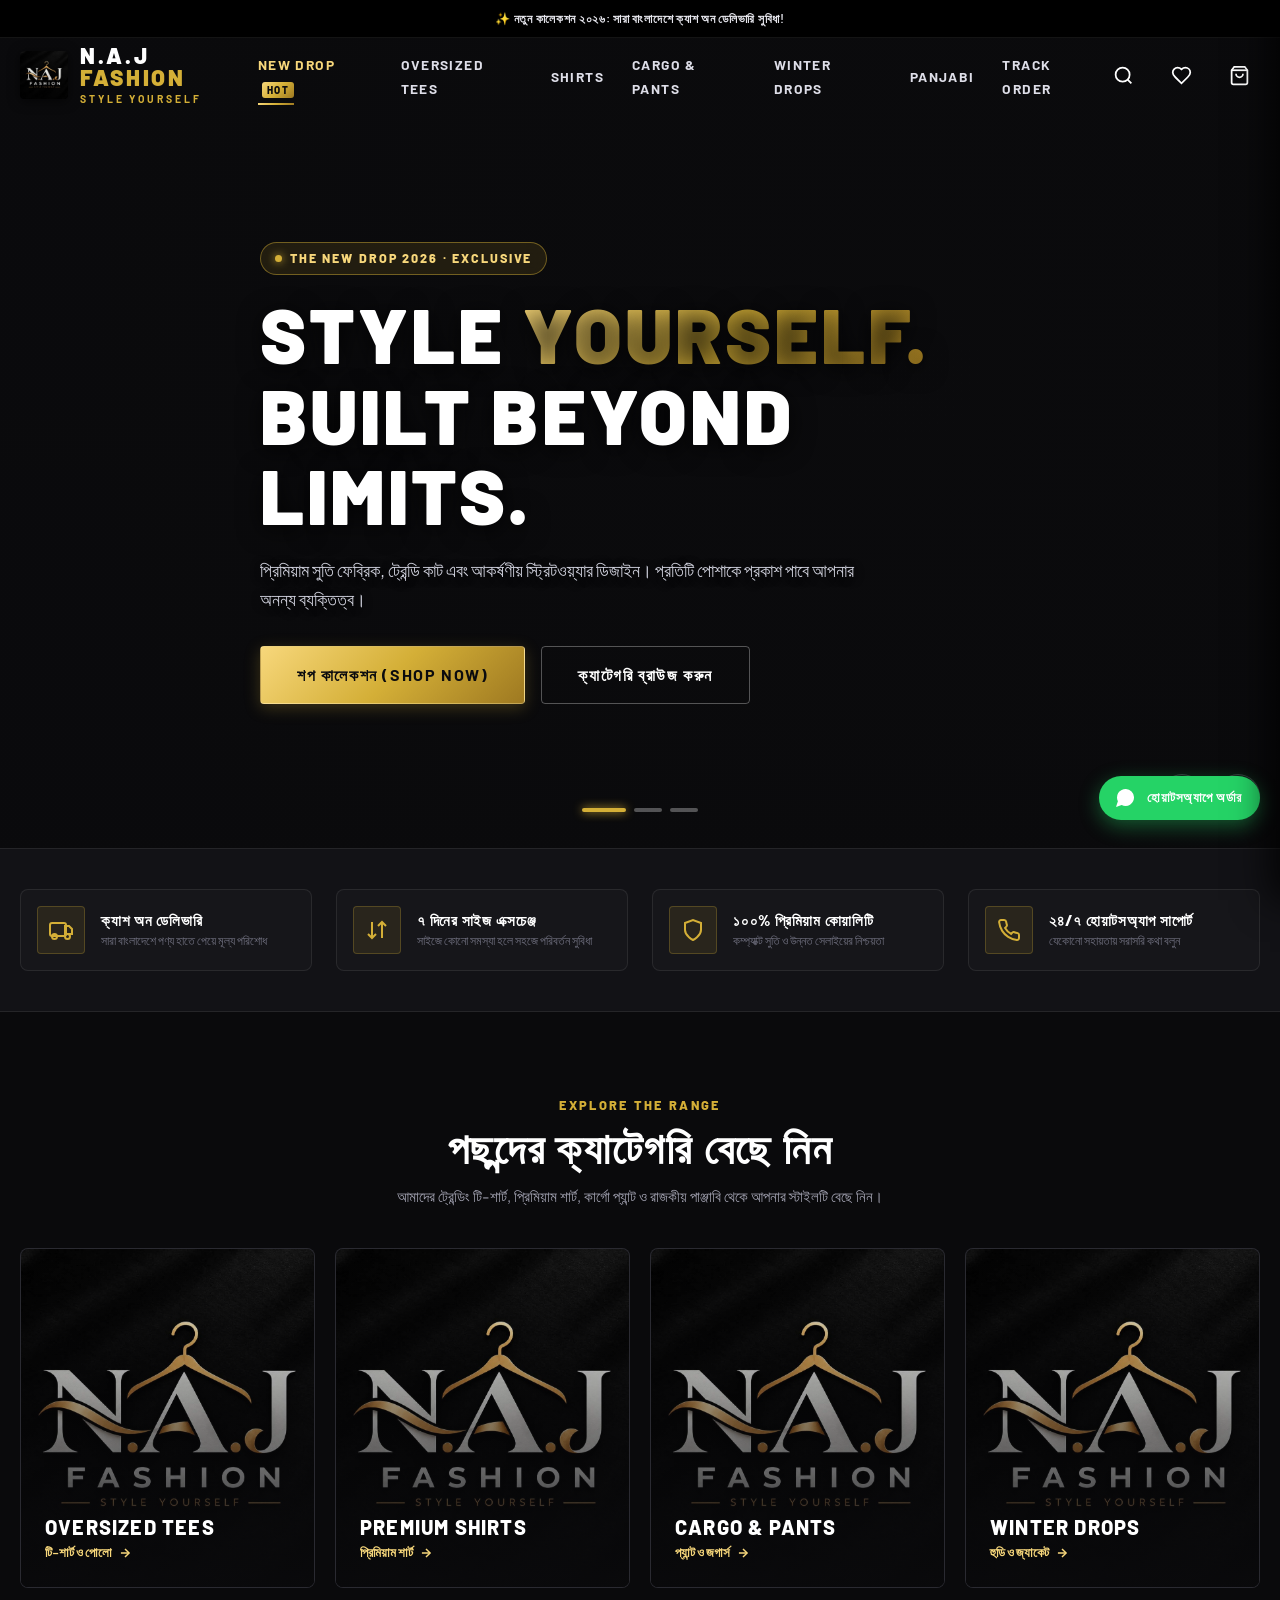
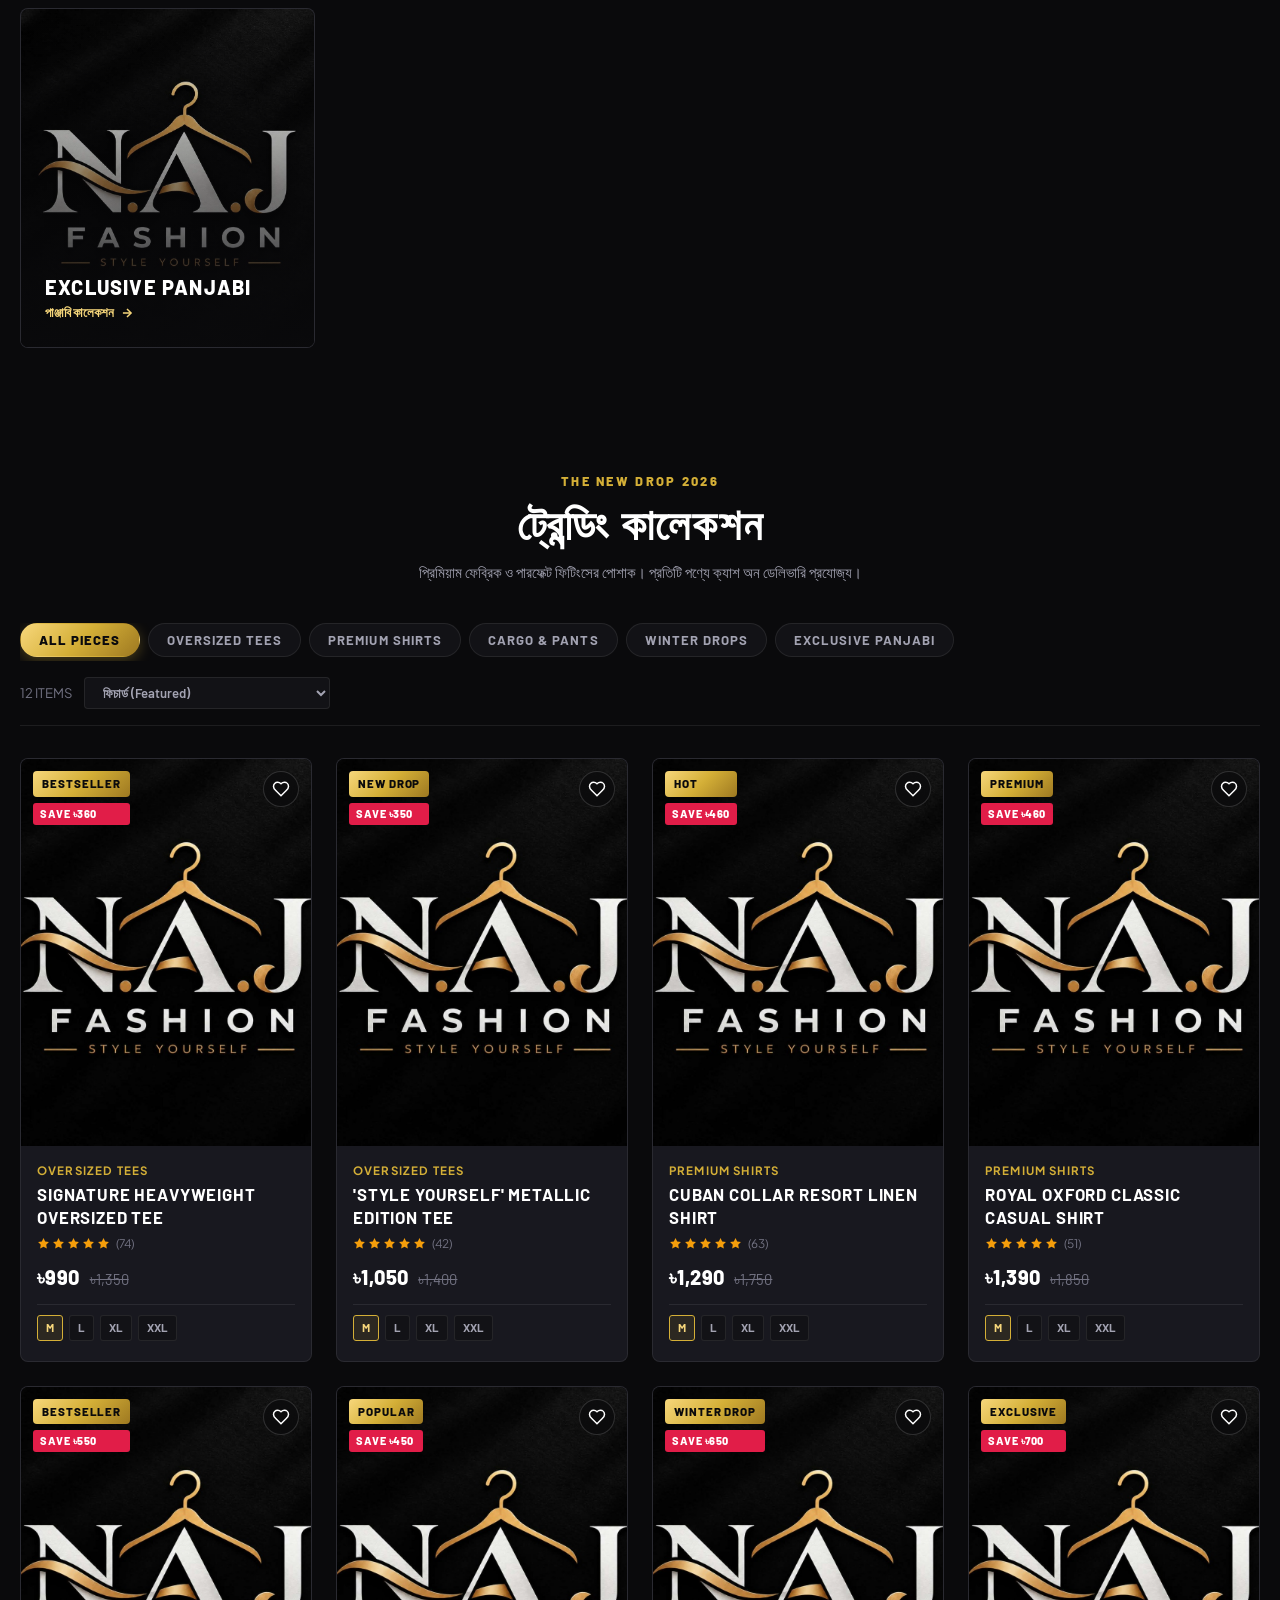
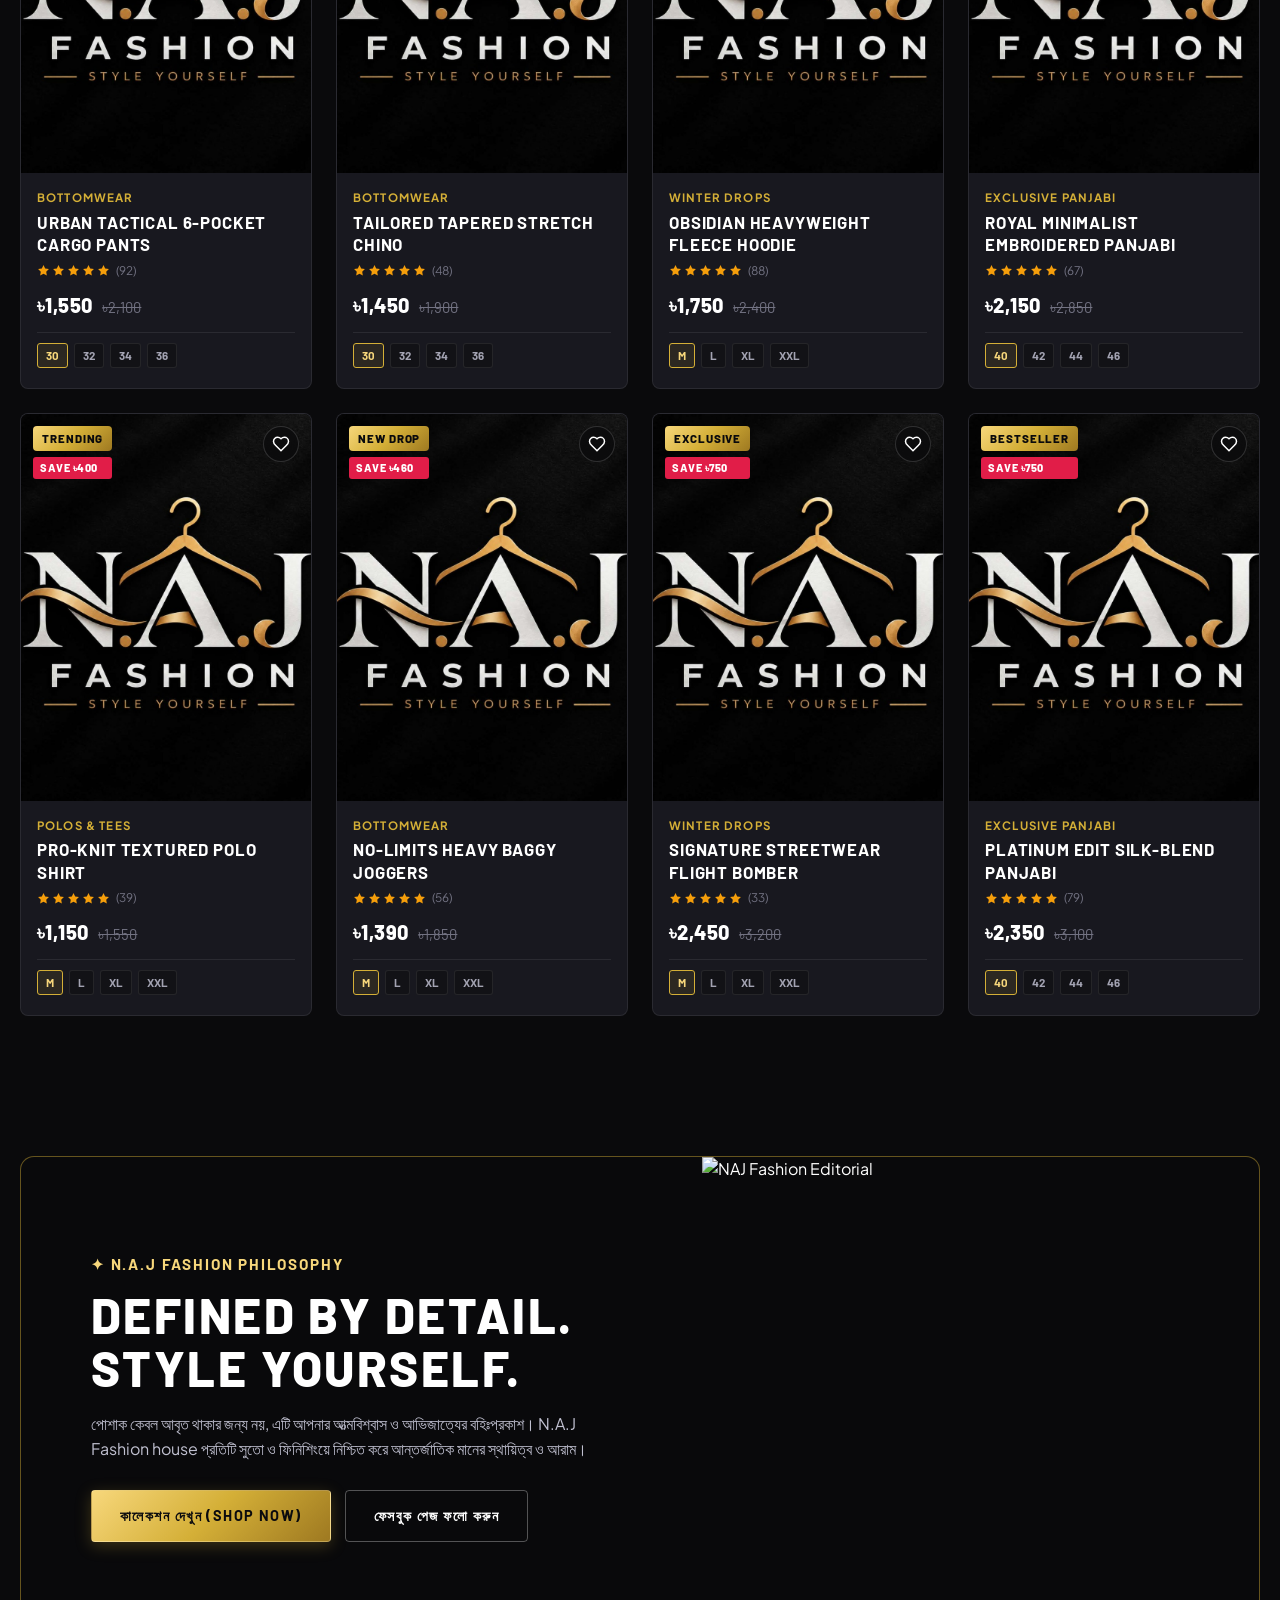
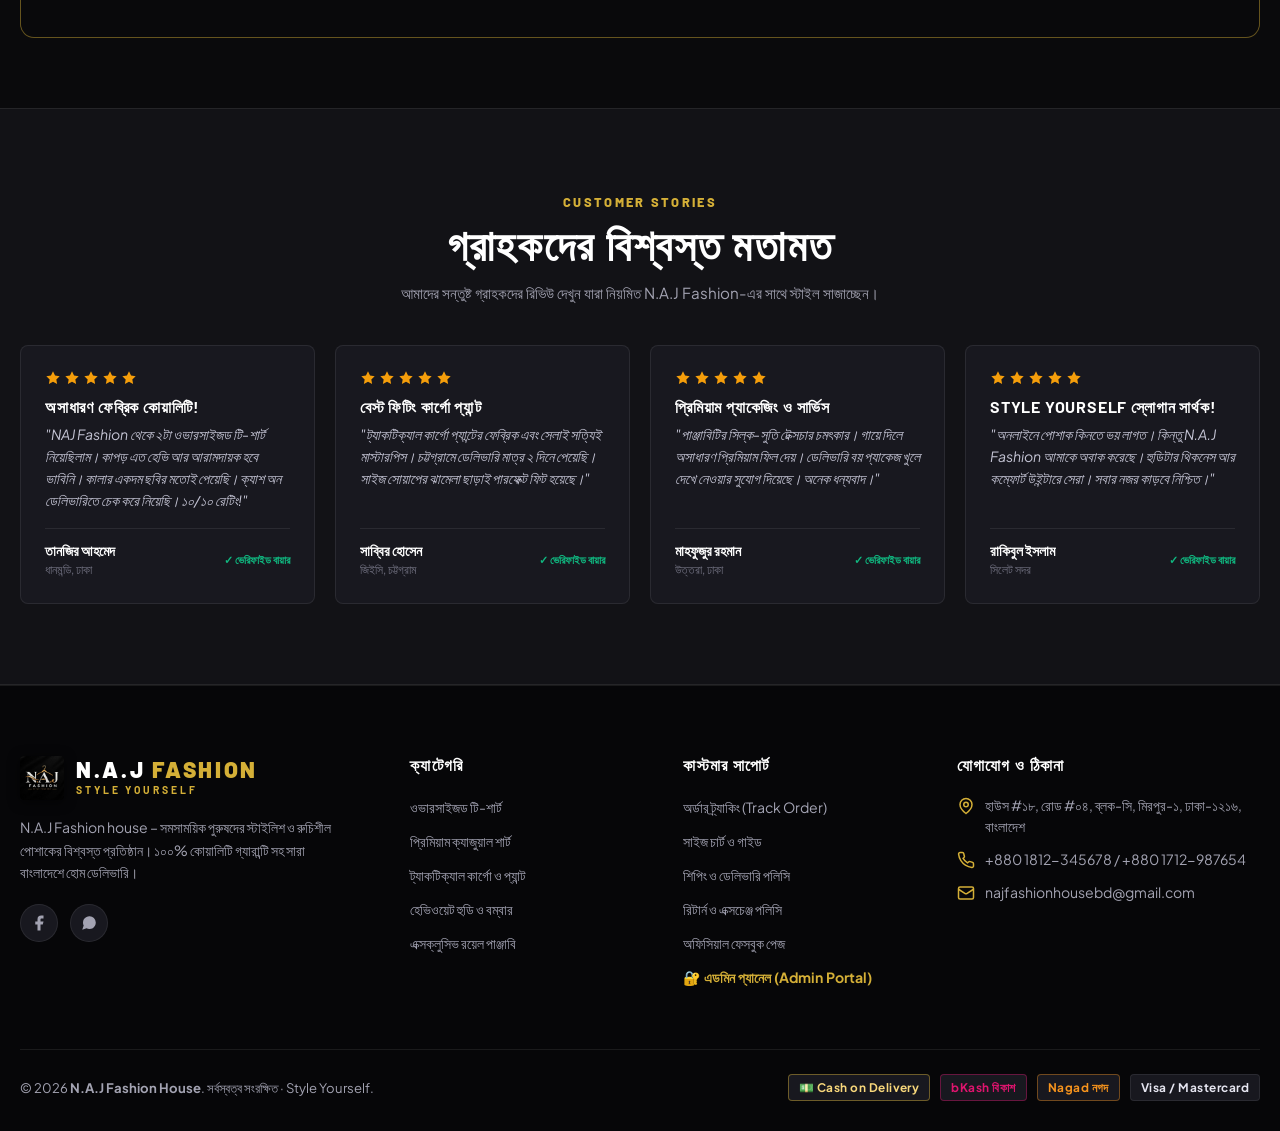
==== commit 6f96bd59: "feat: add comprehensive admin command studio with email/password change, products, categories and or" ====
--- a/index.html
+++ b/index.html
@@ -514,6 +514,7 @@
             <li><a href="javascript:void(0)" onclick="CartManager.showToast('ডেলিভারি: ঢাকা ৳৭০, ঢাকার বাইরে ৳১৩০')">শিপিং ও ডেলিভারি পলিসি</a></li>
             <li><a href="javascript:void(0)" onclick="CartManager.showToast('৭ দিনের মধ্যে সাইজ পরিবর্তনের সুবিধা রয়েছে')">রিটার্ন ও এক্সচেঞ্জ পলিসি</a></li>
             <li><a href="https://www.facebook.com/profile.php?id=100081147288431" target="_blank" rel="noopener noreferrer">অফিসিয়াল ফেসবুক পেজ</a></li>
+            <li><a href="admin.html" style="color: var(--gold-primary); font-weight: 700;">🔐 এডমিন প্যানেল (Admin Portal)</a></li>
           </ul>
         </div>
 
@@ -979,6 +980,7 @@
   <script src="js/store-config.js"></script>
   <script src="js/drive-helper.js"></script>
   <script src="js/products-data.js"></script>
+  <script src="js/catalog-store.js"></script>
   <script src="js/cart.js"></script>
   <script src="js/checkout.js"></script>
   <script src="js/quickview.js"></script>
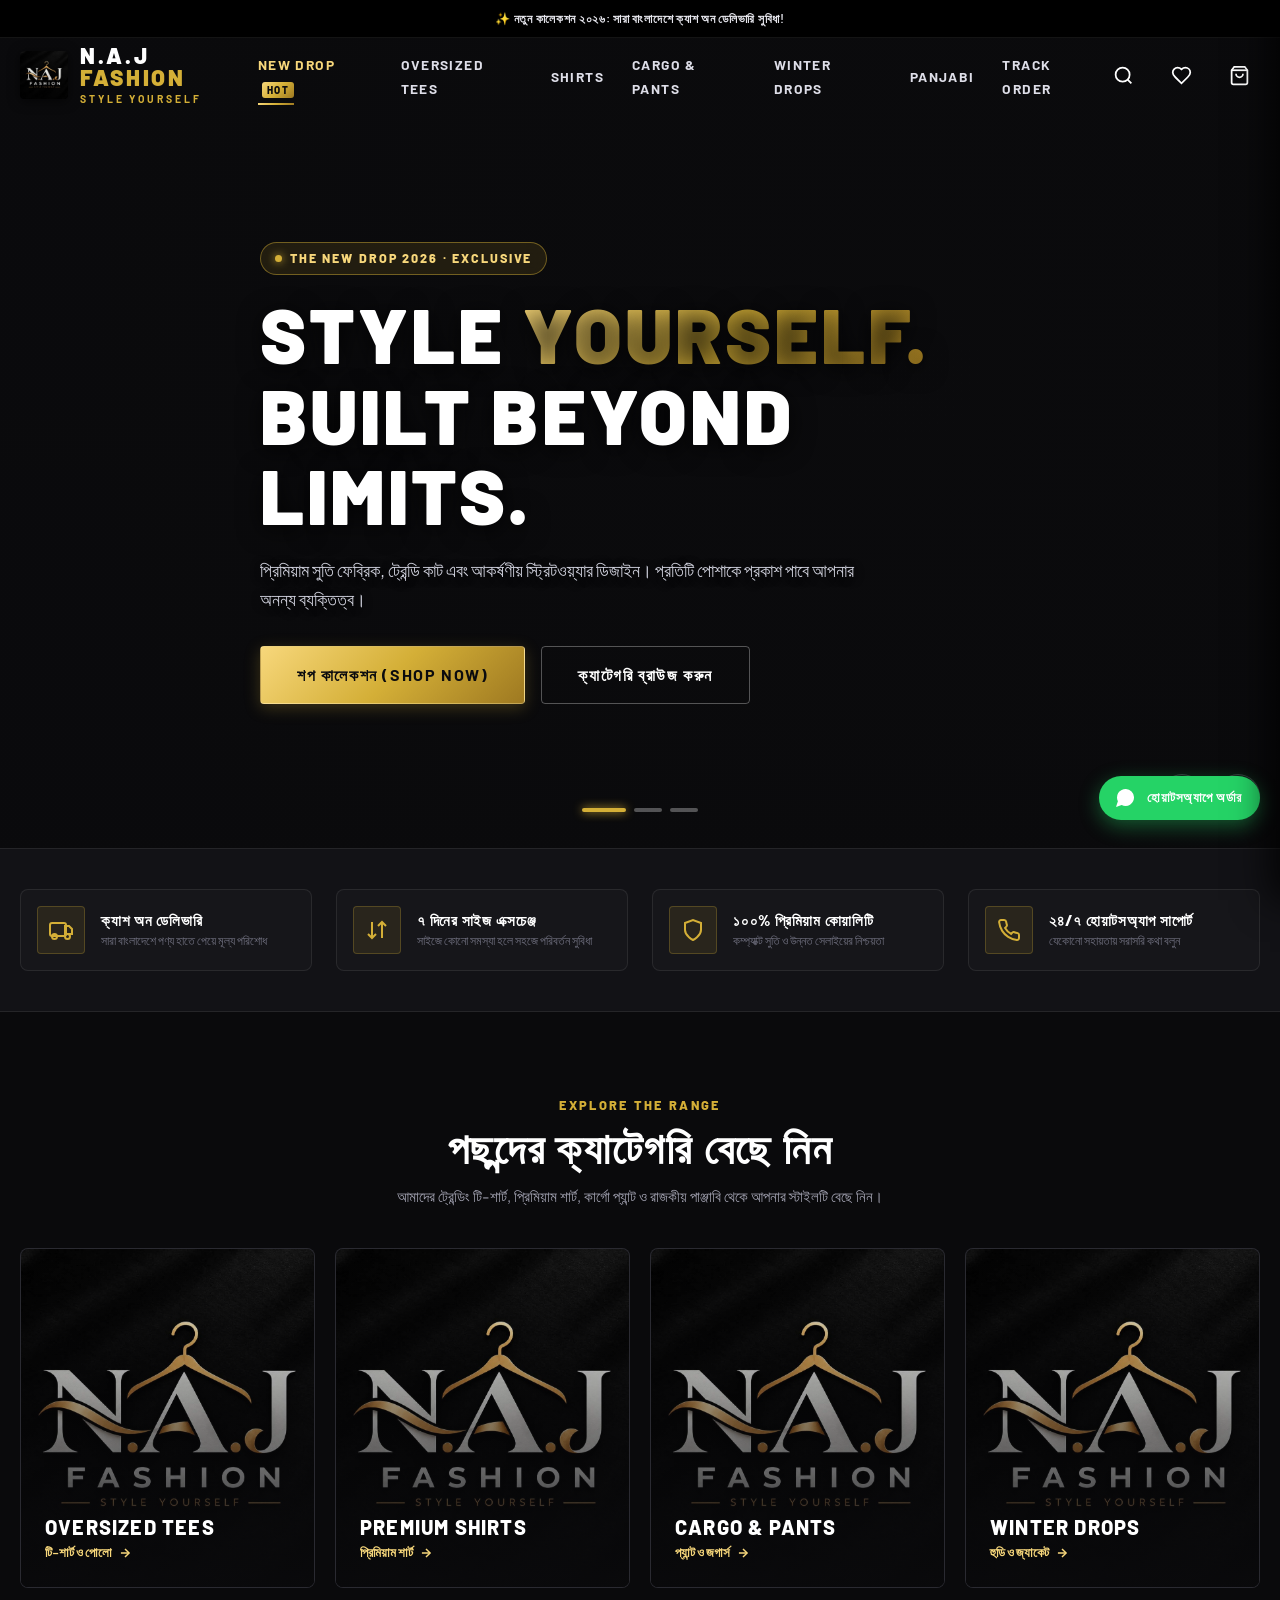
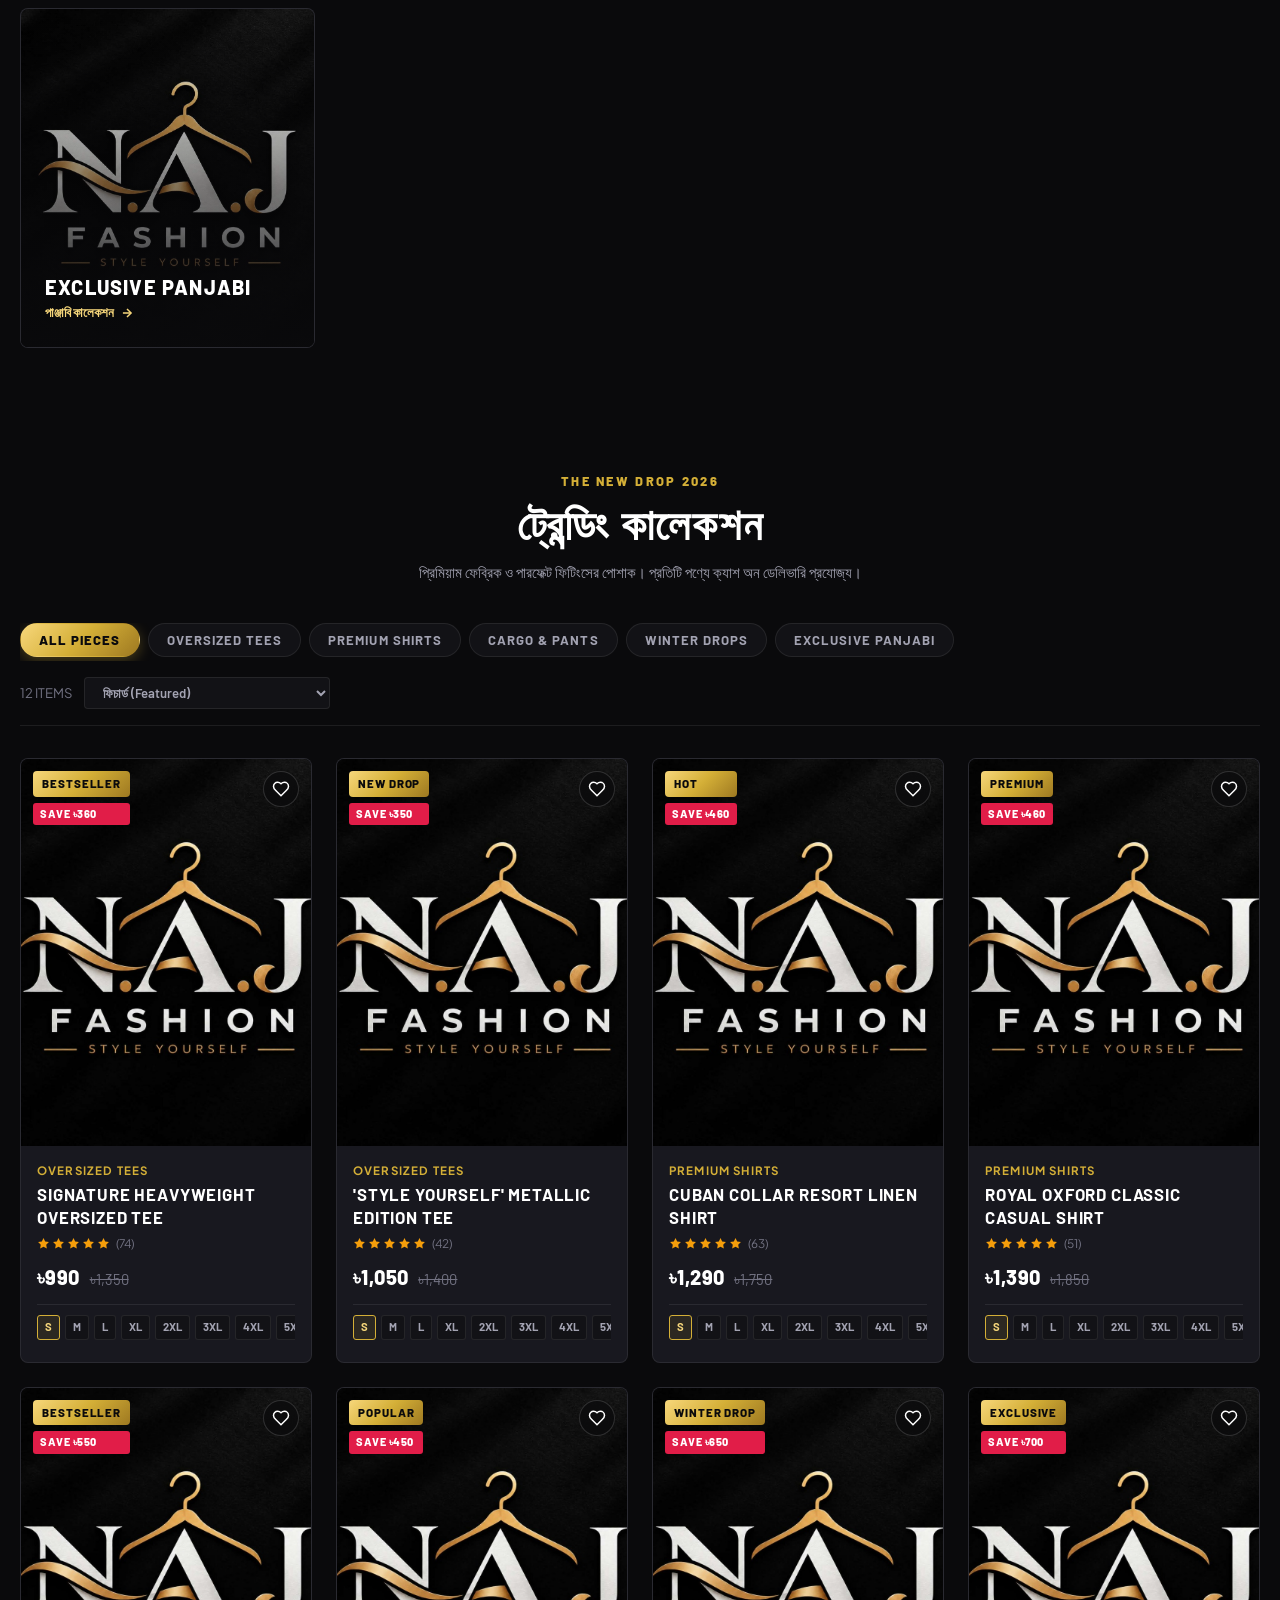
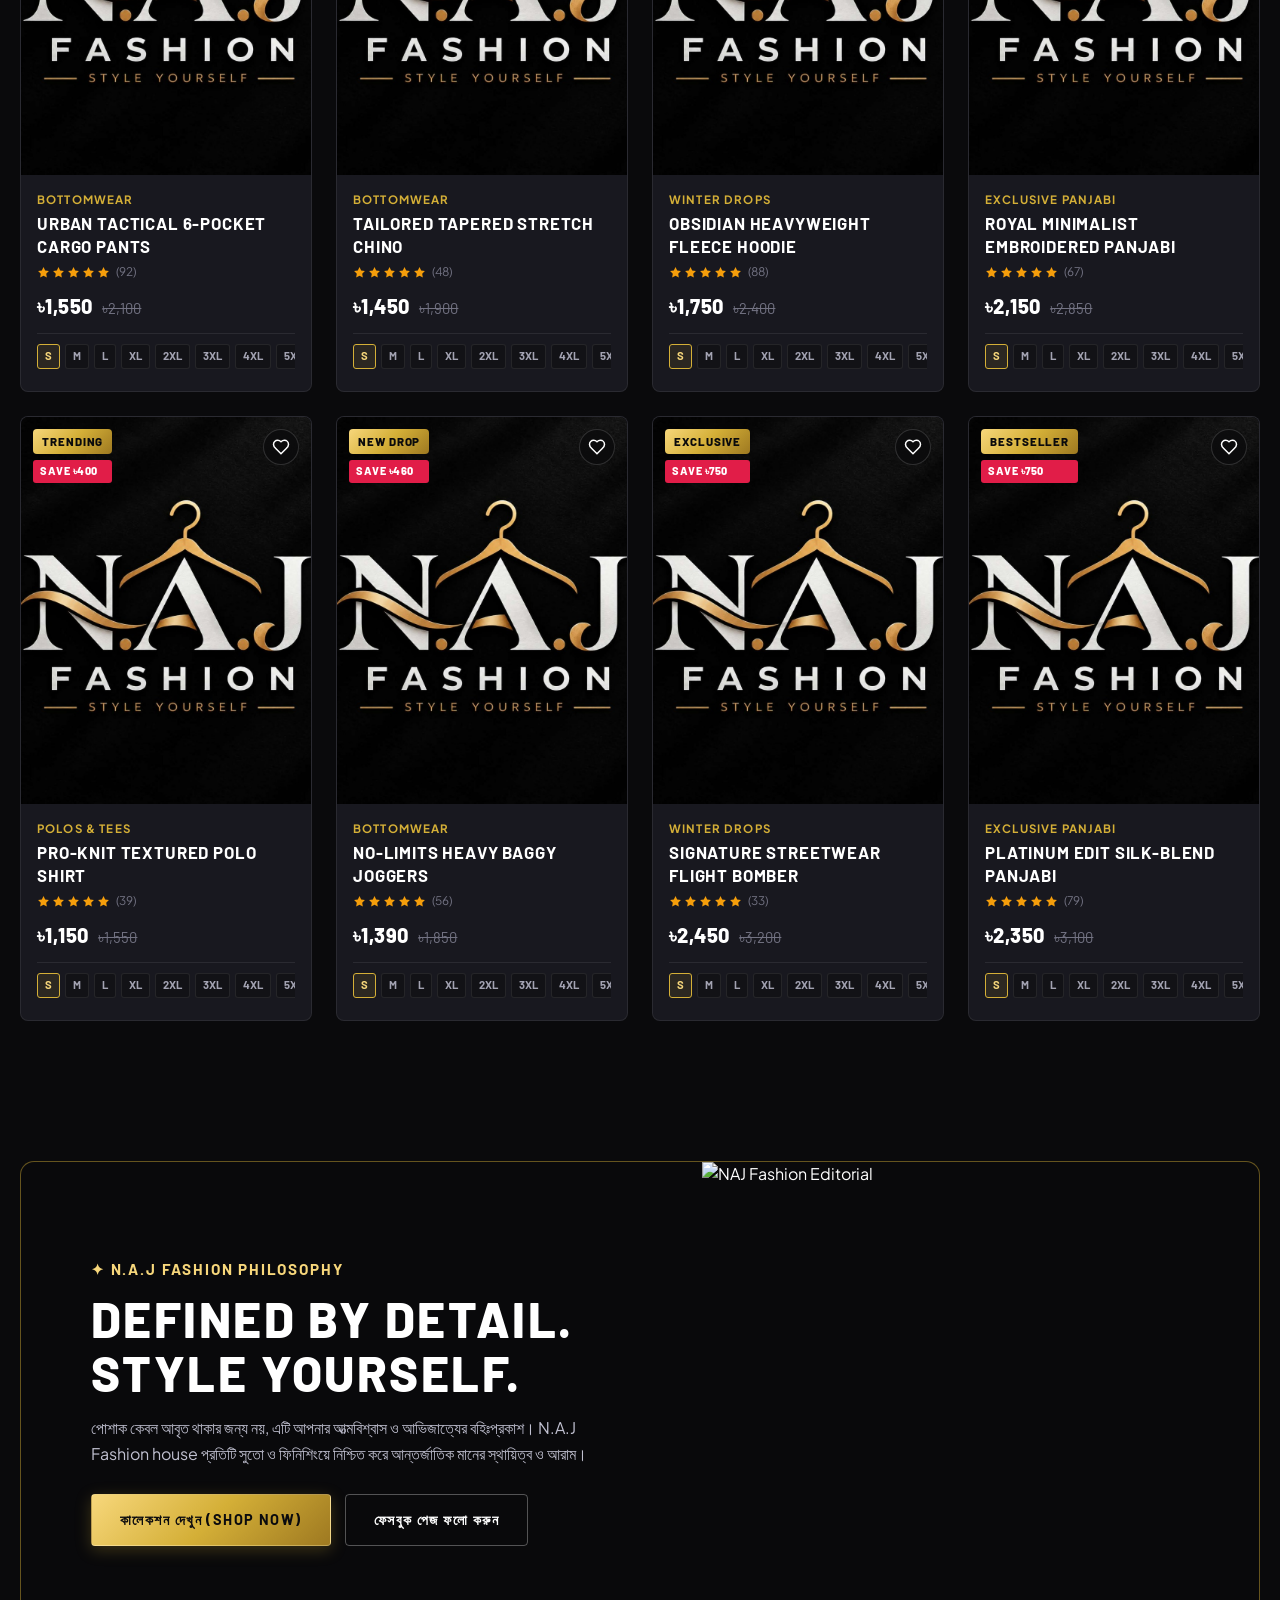
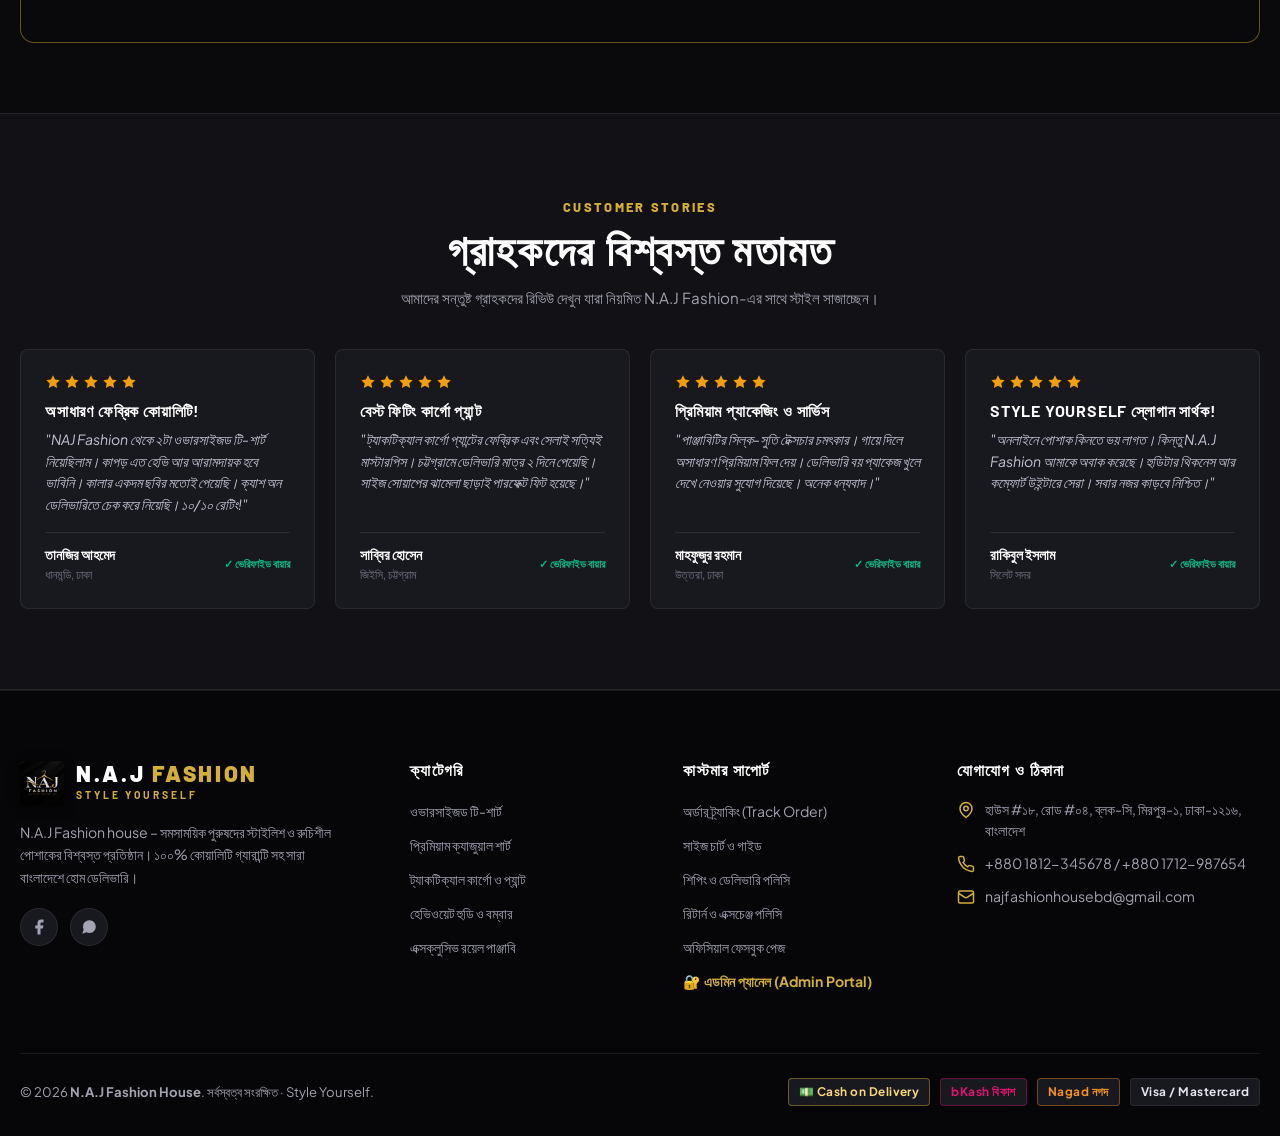
==== commit 3b577edf: "feat: standardise all apparel sizes to S through 10XL and add full S-10XL size chart table" ====
--- a/index.html
+++ b/index.html
@@ -809,86 +809,117 @@
         <svg viewBox="0 0 24 24" fill="none" stroke="currentColor" stroke-width="2.5"><path d="M18 6 6 18"/><path d="m6 6 12 12"/></svg>
       </button>
 
-      <h3 style="font-size: 1.3rem; margin-bottom: 8px;">📏 N.A.J Fashion অফিসিয়াল সাইজ চার্ট</h3>
+      <h3 style="font-size: 1.3rem; margin-bottom: 8px;">📏 N.A.J Fashion অফিসিয়াল সাইজ চার্ট (S থেকে 10XL)</h3>
       <p style="font-size: 0.84rem; color: var(--text-muted); margin-bottom: 18px;">
-        সব মাপ ইঞ্চিতে (Inches) দেওয়া হলো। আপনার জন্য পারফেক্ট সাইজ নির্বাচন করুন।
+        সব মাপ ইঞ্চিতে (Inches) দেওয়া হলো। S থেকে 10XL পর্যন্ত আপনার পারফেক্ট সাইজ নির্বাচন করুন।
       </p>
 
-      <h4 style="font-size: 0.95rem; color: var(--gold-light); margin-top: 14px;">ওভারসাইজড টি-শার্ট সাইজ চার্ট</h4>
-      <table class="sizeguide-table">
-        <thead>
-          <tr>
-            <th>সাইজ</th>
-            <th>বডি/চেস্ট (ইঞ্চি)</th>
-            <th>দৈর্ঘ্য (ইঞ্চি)</th>
-            <th>হাতা (ইঞ্চি)</th>
-          </tr>
-        </thead>
-        <tbody>
-          <tr>
-            <td><strong>M</strong></td>
-            <td>42"</td>
-            <td>28"</td>
-            <td>9.5"</td>
-          </tr>
-          <tr>
-            <td><strong>L</strong></td>
-            <td>44"</td>
-            <td>29"</td>
-            <td>10"</td>
-          </tr>
-          <tr>
-            <td><strong>XL</strong></td>
-            <td>46"</td>
-            <td>30"</td>
-            <td>10.5"</td>
-          </tr>
-          <tr>
-            <td><strong>XXL</strong></td>
-            <td>48"</td>
-            <td>31"</td>
-            <td>11"</td>
-          </tr>
-        </tbody>
-      </table>
-
-      <h4 style="font-size: 0.95rem; color: var(--gold-light); margin-top: 18px;">কার্গো ও ট্রাউজার সাইজ চার্ট</h4>
-      <table class="sizeguide-table">
-        <thead>
-          <tr>
-            <th>সাইজ</th>
-            <th>কোমর (Waist)</th>
-            <th>দৈর্ঘ্য (Length)</th>
-            <th>থাই (Thigh)</th>
-          </tr>
-        </thead>
-        <tbody>
-          <tr>
-            <td><strong>30</strong></td>
-            <td>30"</td>
-            <td>39"</td>
-            <td>24"</td>
-          </tr>
-          <tr>
-            <td><strong>32</strong></td>
-            <td>32"</td>
-            <td>40"</td>
-            <td>25"</td>
-          </tr>
-          <tr>
-            <td><strong>34</strong></td>
-            <td>34"</td>
-            <td>41"</td>
-            <td>26"</td>
-          </tr>
-          <tr>
-            <td><strong>36</strong></td>
-            <td>36"</td>
-            <td>42"</td>
-            <td>27"</td>
-          </tr>
-        </tbody>
-      </table>
+      <div style="overflow-x: auto; max-height: 60vh;">
+        <table class="sizeguide-table">
+          <thead>
+            <tr>
+              <th>সাইজ (Size)</th>
+              <th>বডি / চেস্ট (ইঞ্চি)</th>
+              <th>দৈর্ঘ্য / Length (ইঞ্চি)</th>
+              <th>শোল্ডার (ইঞ্চি)</th>
+              <th>হাতা / Sleeve (ইঞ্চি)</th>
+            </tr>
+          </thead>
+          <tbody>
+            <tr>
+              <td><strong style="color: var(--gold-light);">S</strong></td>
+              <td>38"</td>
+              <td>27"</td>
+              <td>17.5"</td>
+              <td>8.5"</td>
+            </tr>
+            <tr>
+              <td><strong style="color: var(--gold-light);">M</strong></td>
+              <td>40"</td>
+              <td>28"</td>
+              <td>18.5"</td>
+              <td>9.0"</td>
+            </tr>
+            <tr>
+              <td><strong style="color: var(--gold-light);">L</strong></td>
+              <td>42"</td>
+              <td>29"</td>
+              <td>19.5"</td>
+              <td>9.5"</td>
+            </tr>
+            <tr>
+              <td><strong style="color: var(--gold-light);">XL</strong></td>
+              <td>44"</td>
+              <td>30"</td>
+              <td>20.5"</td>
+              <td>10.0"</td>
+            </tr>
+            <tr>
+              <td><strong style="color: var(--gold-light);">2XL (XXL)</strong></td>
+              <td>46"</td>
+              <td>31"</td>
+              <td>21.5"</td>
+              <td>10.5"</td>
+            </tr>
+            <tr>
+              <td><strong style="color: var(--gold-light);">3XL</strong></td>
+              <td>48"</td>
+              <td>32"</td>
+              <td>22.5"</td>
+              <td>11.0"</td>
+            </tr>
+            <tr>
+              <td><strong style="color: var(--gold-light);">4XL</strong></td>
+              <td>50"</td>
+              <td>32.5"</td>
+              <td>23.5"</td>
+              <td>11.5"</td>
+            </tr>
+            <tr>
+              <td><strong style="color: var(--gold-light);">5XL</strong></td>
+              <td>52"</td>
+              <td>33"</td>
+              <td>24.5"</td>
+              <td>12.0"</td>
+            </tr>
+            <tr>
+              <td><strong style="color: var(--gold-light);">6XL</strong></td>
+              <td>54"</td>
+              <td>33.5"</td>
+              <td>25.5"</td>
+              <td>12.0"</td>
+            </tr>
+            <tr>
+              <td><strong style="color: var(--gold-light);">7XL</strong></td>
+              <td>56"</td>
+              <td>34"</td>
+              <td>26.5"</td>
+              <td>12.5"</td>
+            </tr>
+            <tr>
+              <td><strong style="color: var(--gold-light);">8XL</strong></td>
+              <td>58"</td>
+              <td>34.5"</td>
+              <td>27.5"</td>
+              <td>12.5"</td>
+            </tr>
+            <tr>
+              <td><strong style="color: var(--gold-light);">9XL</strong></td>
+              <td>60"</td>
+              <td>35"</td>
+              <td>28.5"</td>
+              <td>13.0"</td>
+            </tr>
+            <tr>
+              <td><strong style="color: var(--gold-light);">10XL</strong></td>
+              <td>62"</td>
+              <td>35.5"</td>
+              <td>29.5"</td>
+              <td>13.0"</td>
+            </tr>
+          </tbody>
+        </table>
+      </div>
     </div>
   </div>
 
--- a/css/products.css
+++ b/css/products.css
@@ -359,22 +359,30 @@
 .card-sizes-row {
   display: flex;
   align-items: center;
-  gap: 6px;
-  flex-wrap: wrap;
+  gap: 5px;
+  overflow-x: auto;
+  scrollbar-width: none;
   padding-top: 10px;
+  padding-bottom: 2px;
   border-top: 1px solid var(--border-subtle);
 }
 
+.card-sizes-row::-webkit-scrollbar {
+  display: none;
+}
+
 .size-chip {
-  padding: 3px 8px;
-  font-family: var(--font-heading);
-  font-size: 0.72rem;
+  flex-shrink: 0;
+  padding: 3px 7px;
+  font-family: var(--font-heading);
+  font-size: 0.7rem;
   font-weight: 700;
   color: var(--text-secondary);
   border: 1px solid var(--border-subtle);
   border-radius: 3px;
   background: var(--bg-surface);
   cursor: pointer;
+  white-space: nowrap;
   transition: all var(--ease-fast);
 }
 
--- a/css/modals.css
+++ b/css/modals.css
@@ -461,7 +461,7 @@
 .sizeguide-table {
   width: 100%;
   border-collapse: collapse;
-  margin: 20px 0;
+  margin: 14px 0;
   font-size: 0.88rem;
 }
 
@@ -471,11 +471,19 @@
   text-align: center;
 }
 
-.sizeguide-table th {
-  background: var(--bg-card);
-  font-family: var(--font-heading);
-  color: var(--gold-light);
-  font-weight: 700;
+.sizeguide-table thead th {
+  position: sticky;
+  top: 0;
+  z-index: 2;
+  background: #15151d;
+  font-family: var(--font-heading);
+  color: var(--gold-light);
+  font-weight: 700;
+  letter-spacing: 0.04em;
+}
+
+.sizeguide-table tbody tr:hover td {
+  background: rgba(212, 175, 55, 0.08);
 }
 
 .sizeguide-table td {
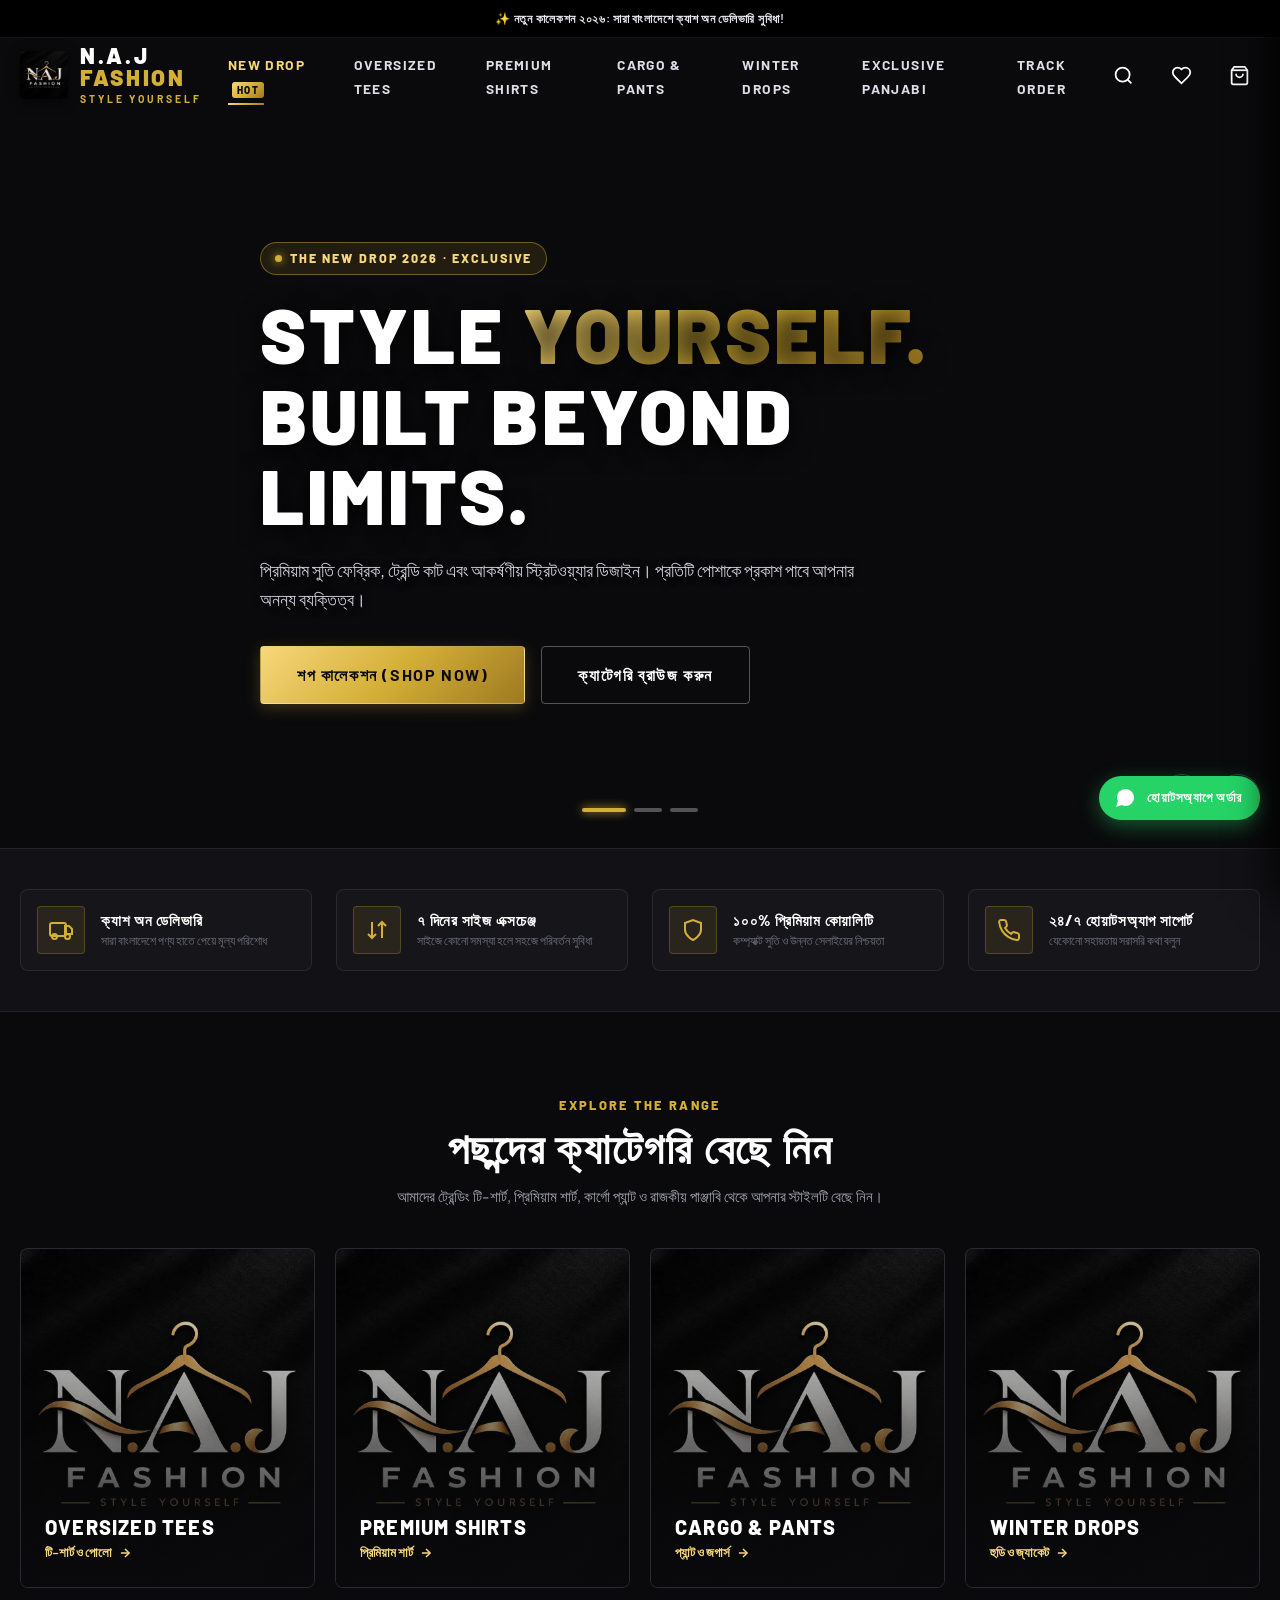
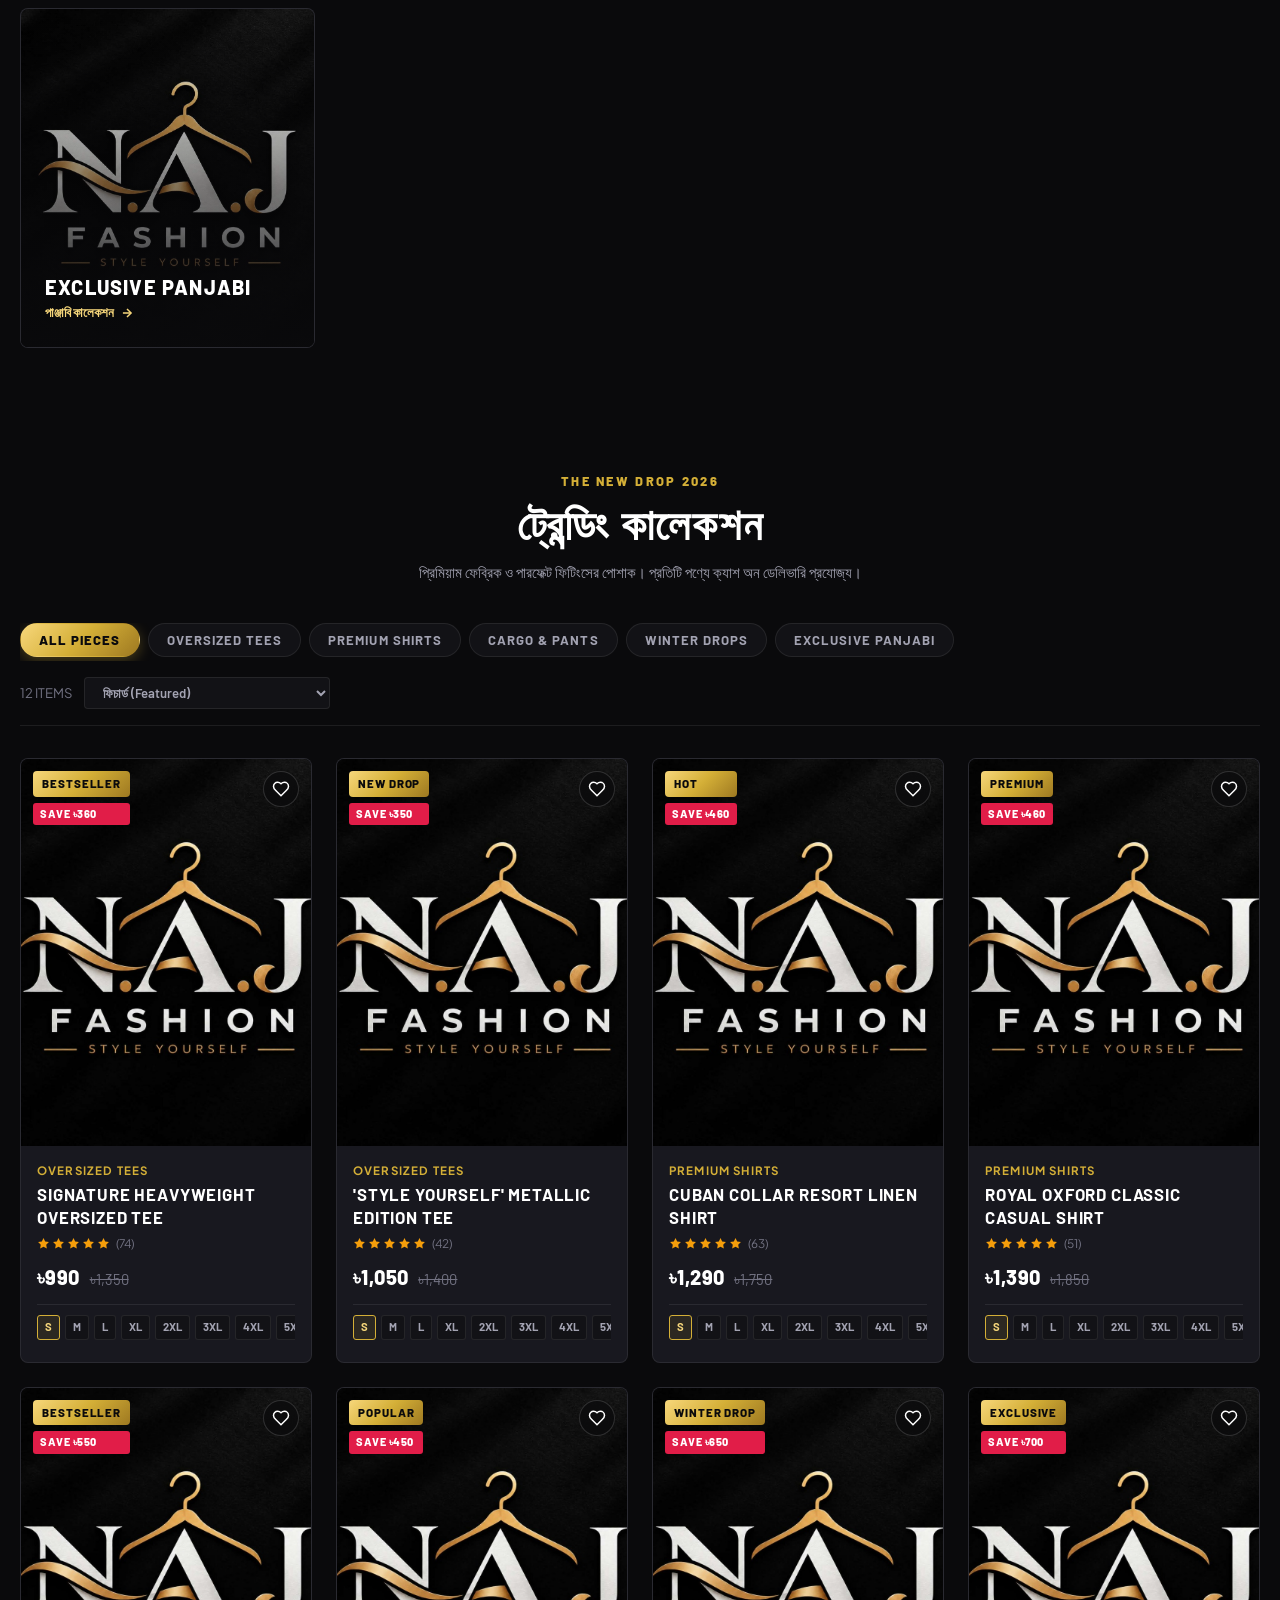
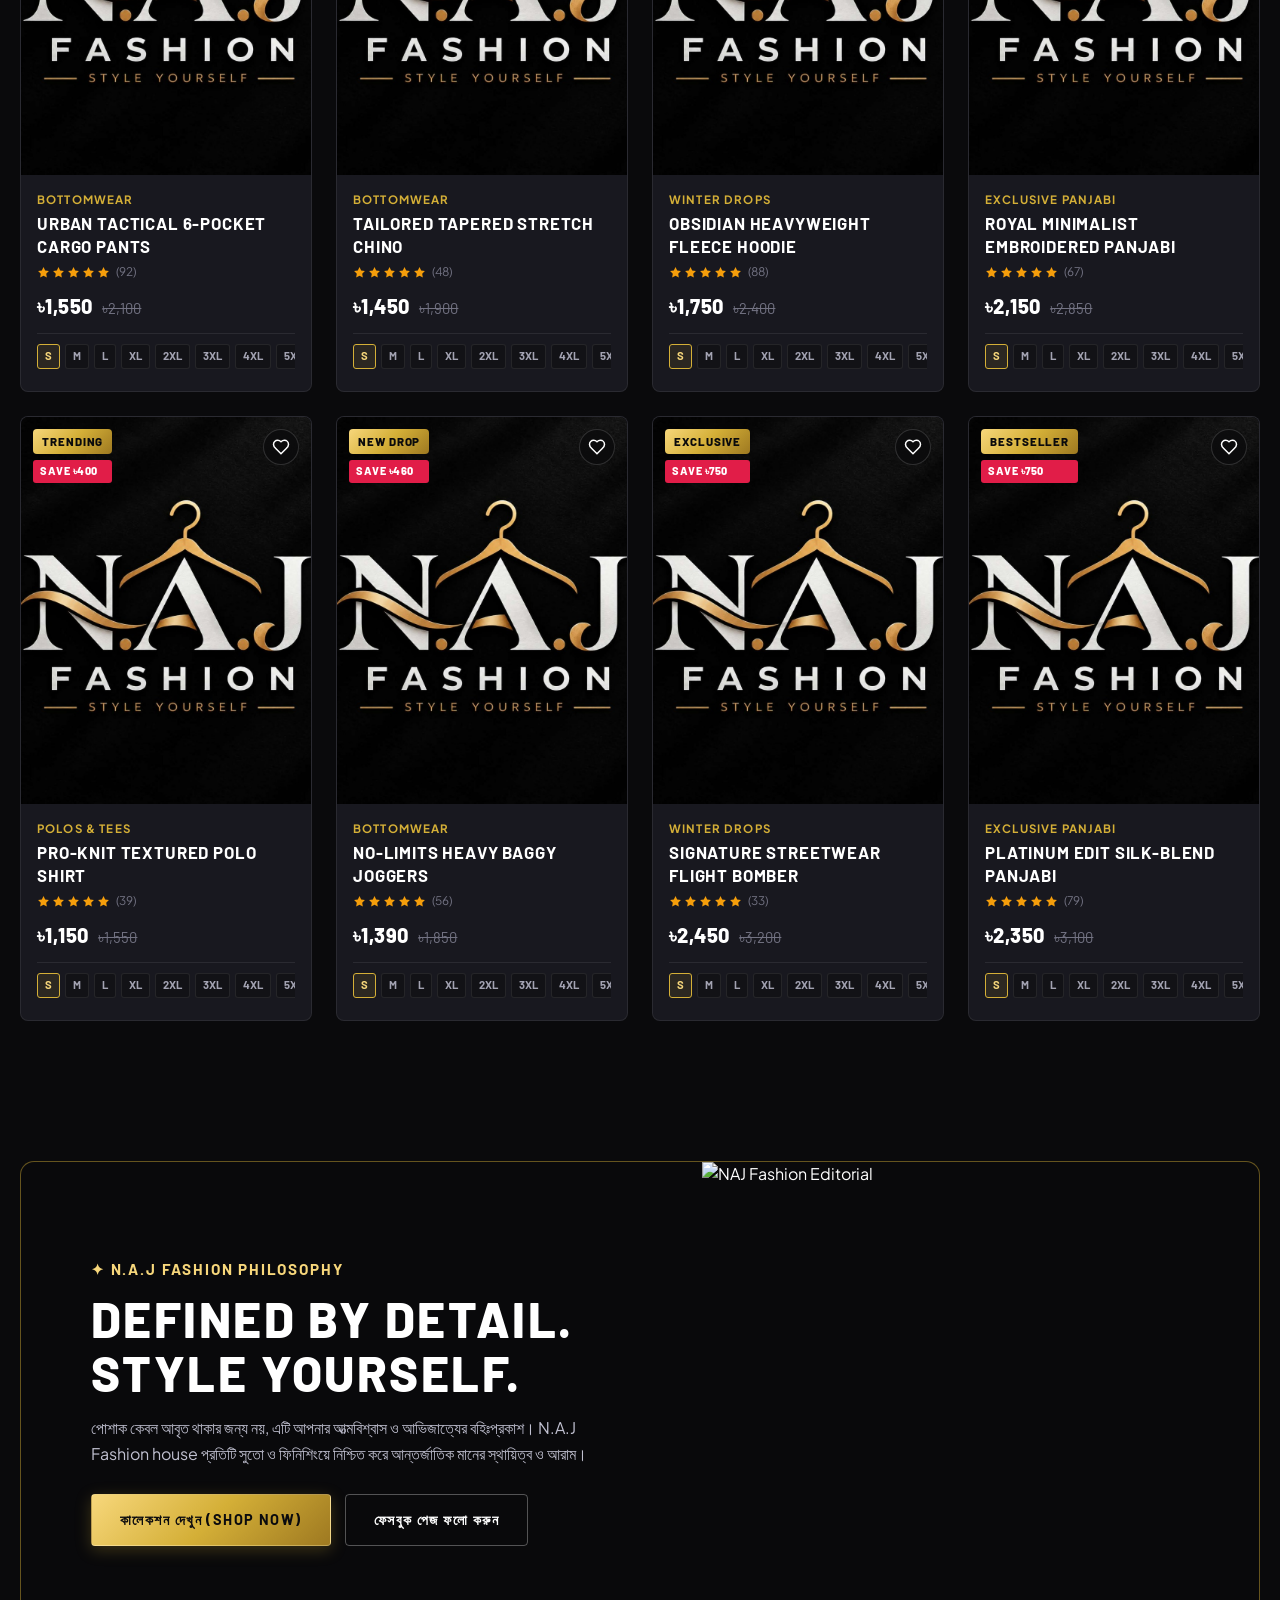
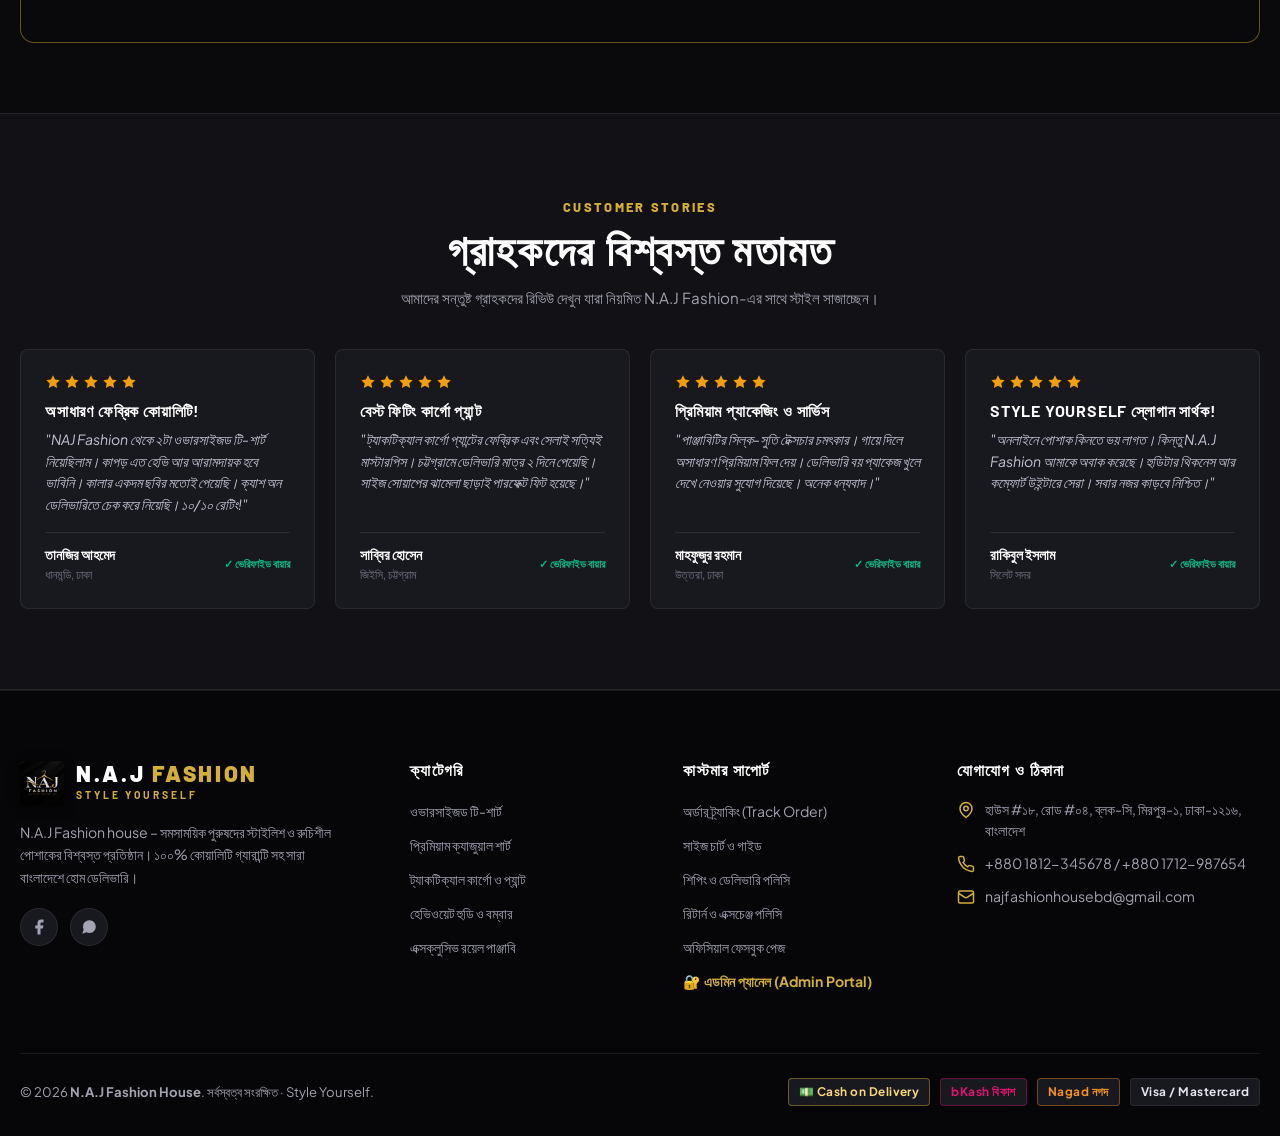
==== commit af055c15: "feat: dynamically render top header and mobile drawer navigation from categories store" ====
--- a/index.html
+++ b/index.html
@@ -68,7 +68,7 @@
 
       <!-- Desktop Nav -->
       <nav aria-label="Main Navigation">
-        <ul class="header-nav">
+        <ul class="header-nav" id="header-nav-list">
           <li><a href="#hero-section" class="nav-link active">NEW DROP <span class="nav-badge-pill">HOT</span></a></li>
           <li><a href="#products-section" class="nav-link" onclick="filterProductsByCategory('t-shirts')">OVERSIZED TEES</a></li>
           <li><a href="#products-section" class="nav-link" onclick="filterProductsByCategory('shirts')">SHIRTS</a></li>
@@ -116,7 +116,7 @@
       </button>
     </div>
     <div class="drawer-content">
-      <ul class="drawer-nav-list">
+      <ul class="drawer-nav-list" id="mobile-drawer-nav-list">
         <li class="drawer-nav-item"><a href="#hero-section" onclick="toggleMobileDrawer(false)">হোম (Home) <span>→</span></a></li>
         <li class="drawer-nav-item"><a href="#products-section" onclick="toggleMobileDrawer(false); filterProductsByCategory('all');">সব কালেকশন (All Drop) <span>→</span></a></li>
         <li class="drawer-nav-item"><a href="#products-section" onclick="toggleMobileDrawer(false); filterProductsByCategory('t-shirts');">ওভারসাইজড টি-শার্ট (Tees) <span>→</span></a></li>
@@ -825,98 +825,8 @@
               <th>হাতা / Sleeve (ইঞ্চি)</th>
             </tr>
           </thead>
-          <tbody>
-            <tr>
-              <td><strong style="color: var(--gold-light);">S</strong></td>
-              <td>38"</td>
-              <td>27"</td>
-              <td>17.5"</td>
-              <td>8.5"</td>
-            </tr>
-            <tr>
-              <td><strong style="color: var(--gold-light);">M</strong></td>
-              <td>40"</td>
-              <td>28"</td>
-              <td>18.5"</td>
-              <td>9.0"</td>
-            </tr>
-            <tr>
-              <td><strong style="color: var(--gold-light);">L</strong></td>
-              <td>42"</td>
-              <td>29"</td>
-              <td>19.5"</td>
-              <td>9.5"</td>
-            </tr>
-            <tr>
-              <td><strong style="color: var(--gold-light);">XL</strong></td>
-              <td>44"</td>
-              <td>30"</td>
-              <td>20.5"</td>
-              <td>10.0"</td>
-            </tr>
-            <tr>
-              <td><strong style="color: var(--gold-light);">2XL (XXL)</strong></td>
-              <td>46"</td>
-              <td>31"</td>
-              <td>21.5"</td>
-              <td>10.5"</td>
-            </tr>
-            <tr>
-              <td><strong style="color: var(--gold-light);">3XL</strong></td>
-              <td>48"</td>
-              <td>32"</td>
-              <td>22.5"</td>
-              <td>11.0"</td>
-            </tr>
-            <tr>
-              <td><strong style="color: var(--gold-light);">4XL</strong></td>
-              <td>50"</td>
-              <td>32.5"</td>
-              <td>23.5"</td>
-              <td>11.5"</td>
-            </tr>
-            <tr>
-              <td><strong style="color: var(--gold-light);">5XL</strong></td>
-              <td>52"</td>
-              <td>33"</td>
-              <td>24.5"</td>
-              <td>12.0"</td>
-            </tr>
-            <tr>
-              <td><strong style="color: var(--gold-light);">6XL</strong></td>
-              <td>54"</td>
-              <td>33.5"</td>
-              <td>25.5"</td>
-              <td>12.0"</td>
-            </tr>
-            <tr>
-              <td><strong style="color: var(--gold-light);">7XL</strong></td>
-              <td>56"</td>
-              <td>34"</td>
-              <td>26.5"</td>
-              <td>12.5"</td>
-            </tr>
-            <tr>
-              <td><strong style="color: var(--gold-light);">8XL</strong></td>
-              <td>58"</td>
-              <td>34.5"</td>
-              <td>27.5"</td>
-              <td>12.5"</td>
-            </tr>
-            <tr>
-              <td><strong style="color: var(--gold-light);">9XL</strong></td>
-              <td>60"</td>
-              <td>35"</td>
-              <td>28.5"</td>
-              <td>13.0"</td>
-            </tr>
-            <tr>
-              <td><strong style="color: var(--gold-light);">10XL</strong></td>
-              <td>62"</td>
-              <td>35.5"</td>
-              <td>29.5"</td>
-              <td>13.0"</td>
-            </tr>
+          <tbody id="sizeguide-table-body">
+            <!-- Dynamically populated from CatalogStore.getSizeGuide() -->
           </tbody>
         </table>
       </div>
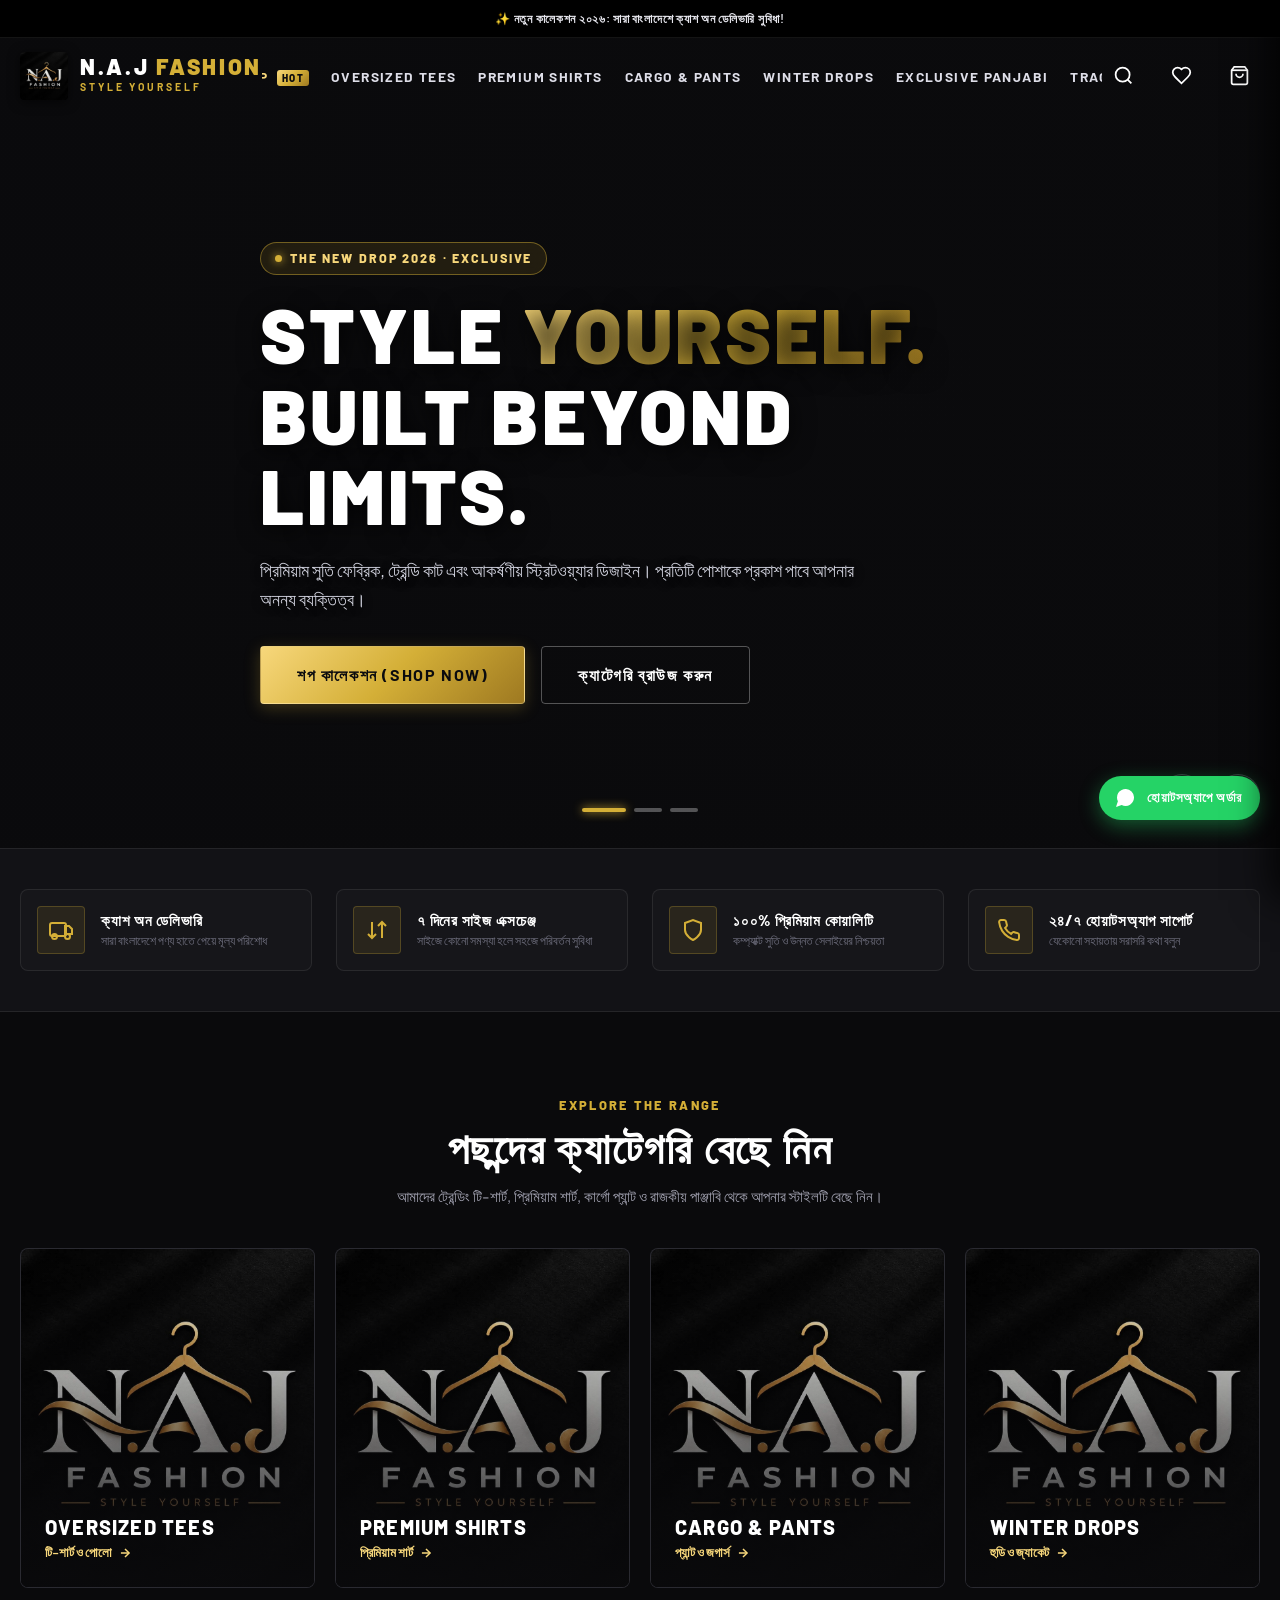
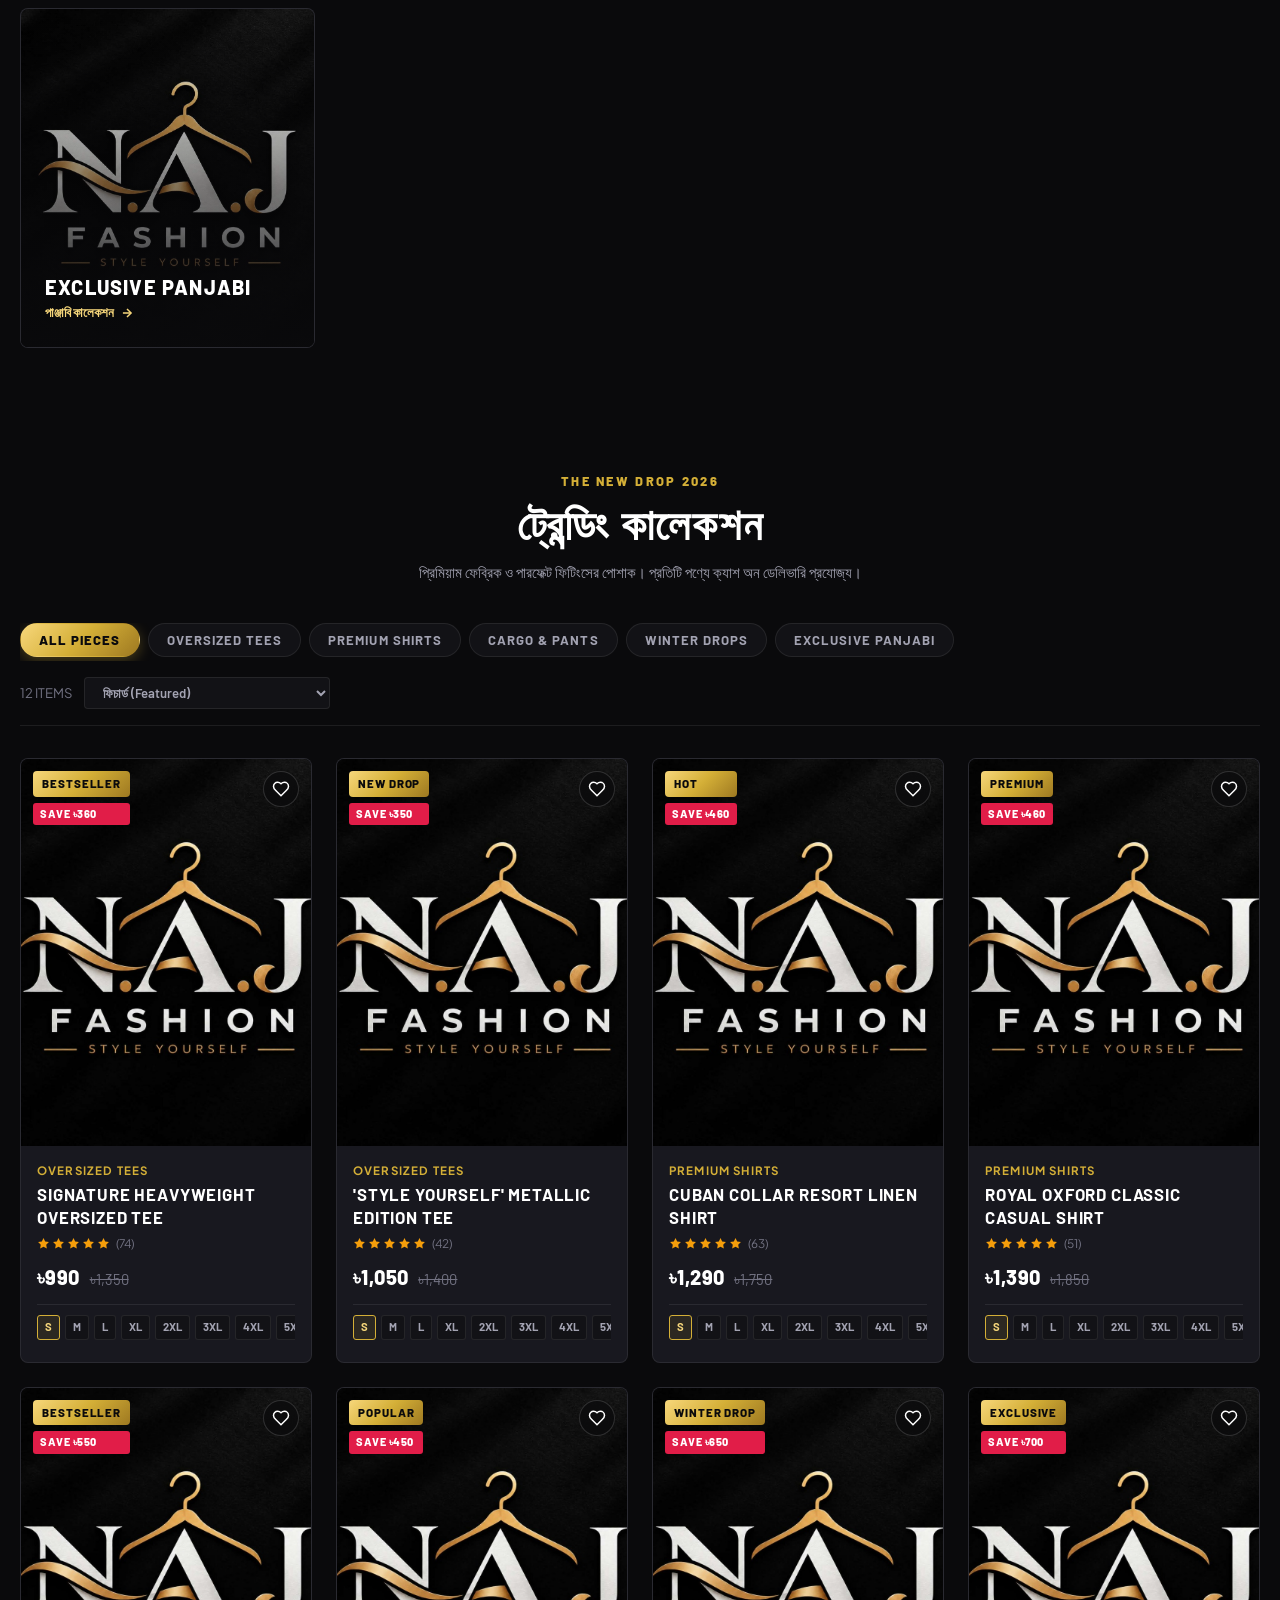
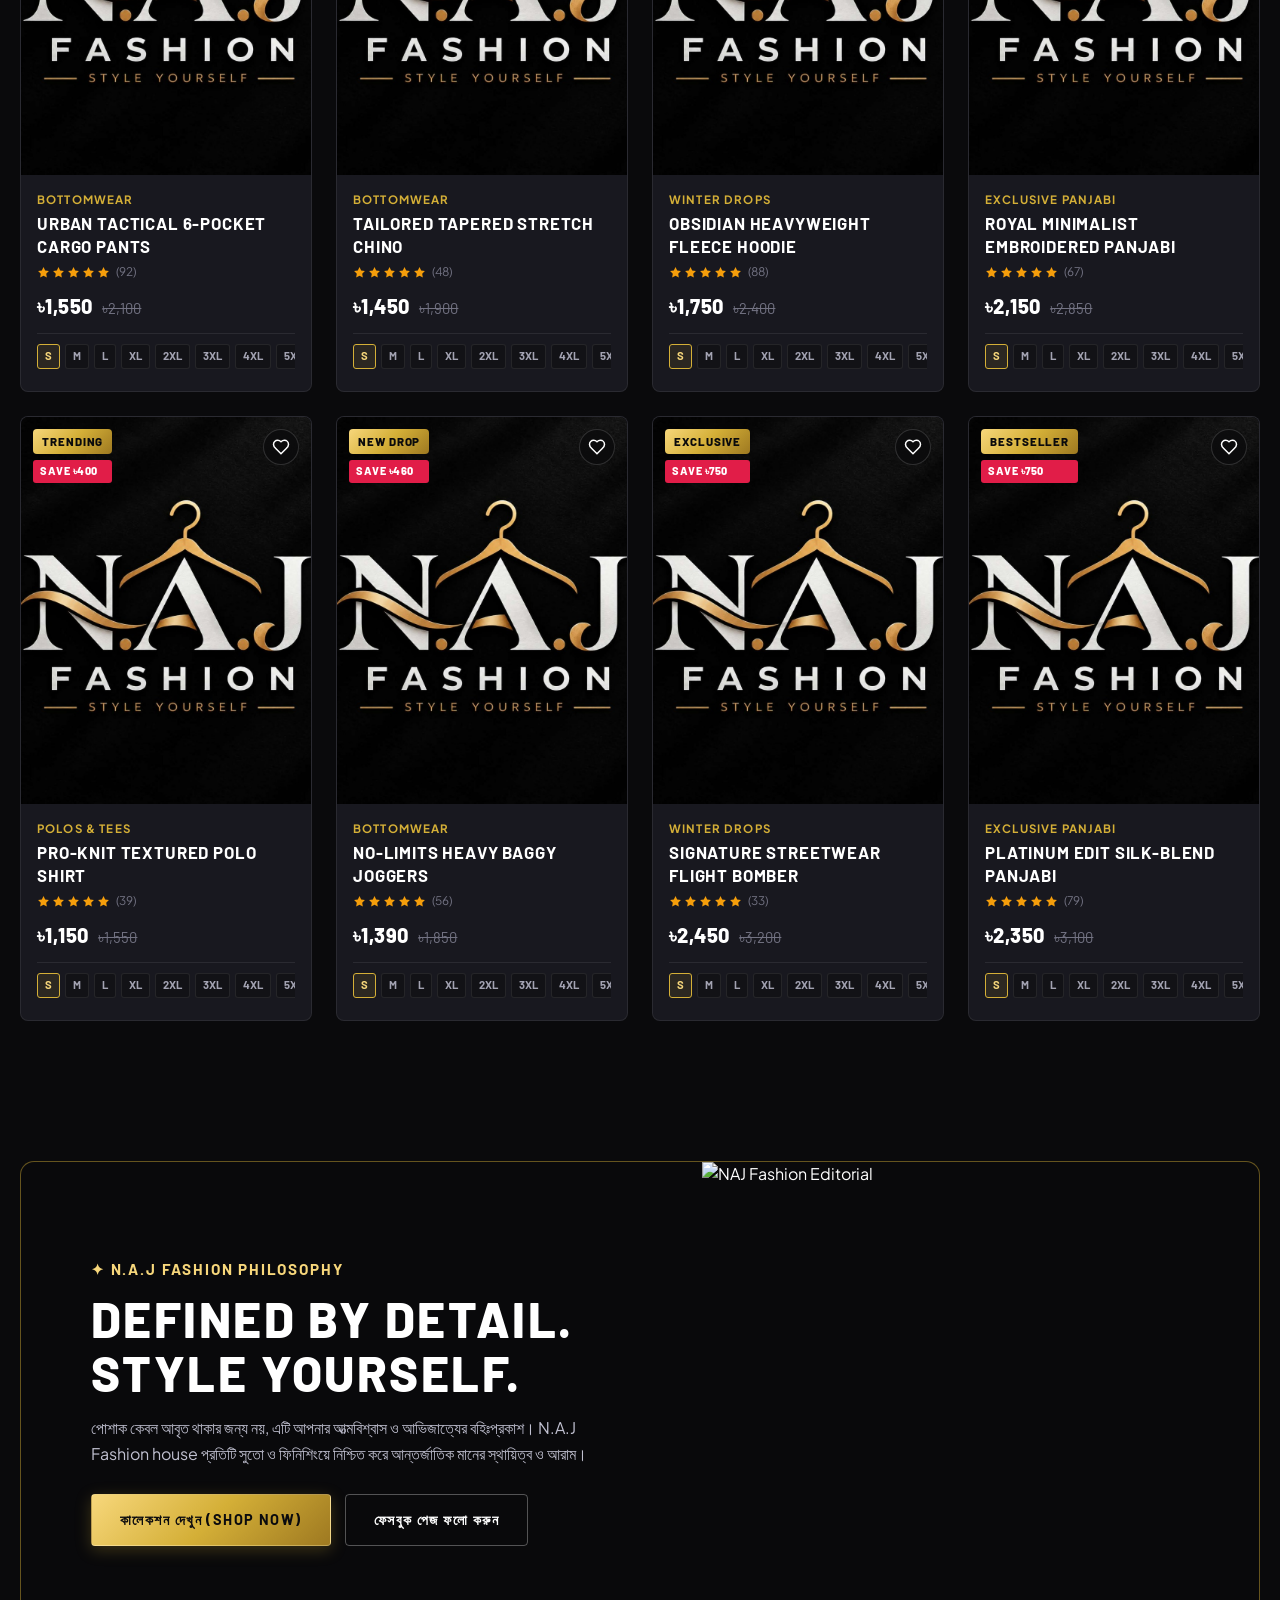
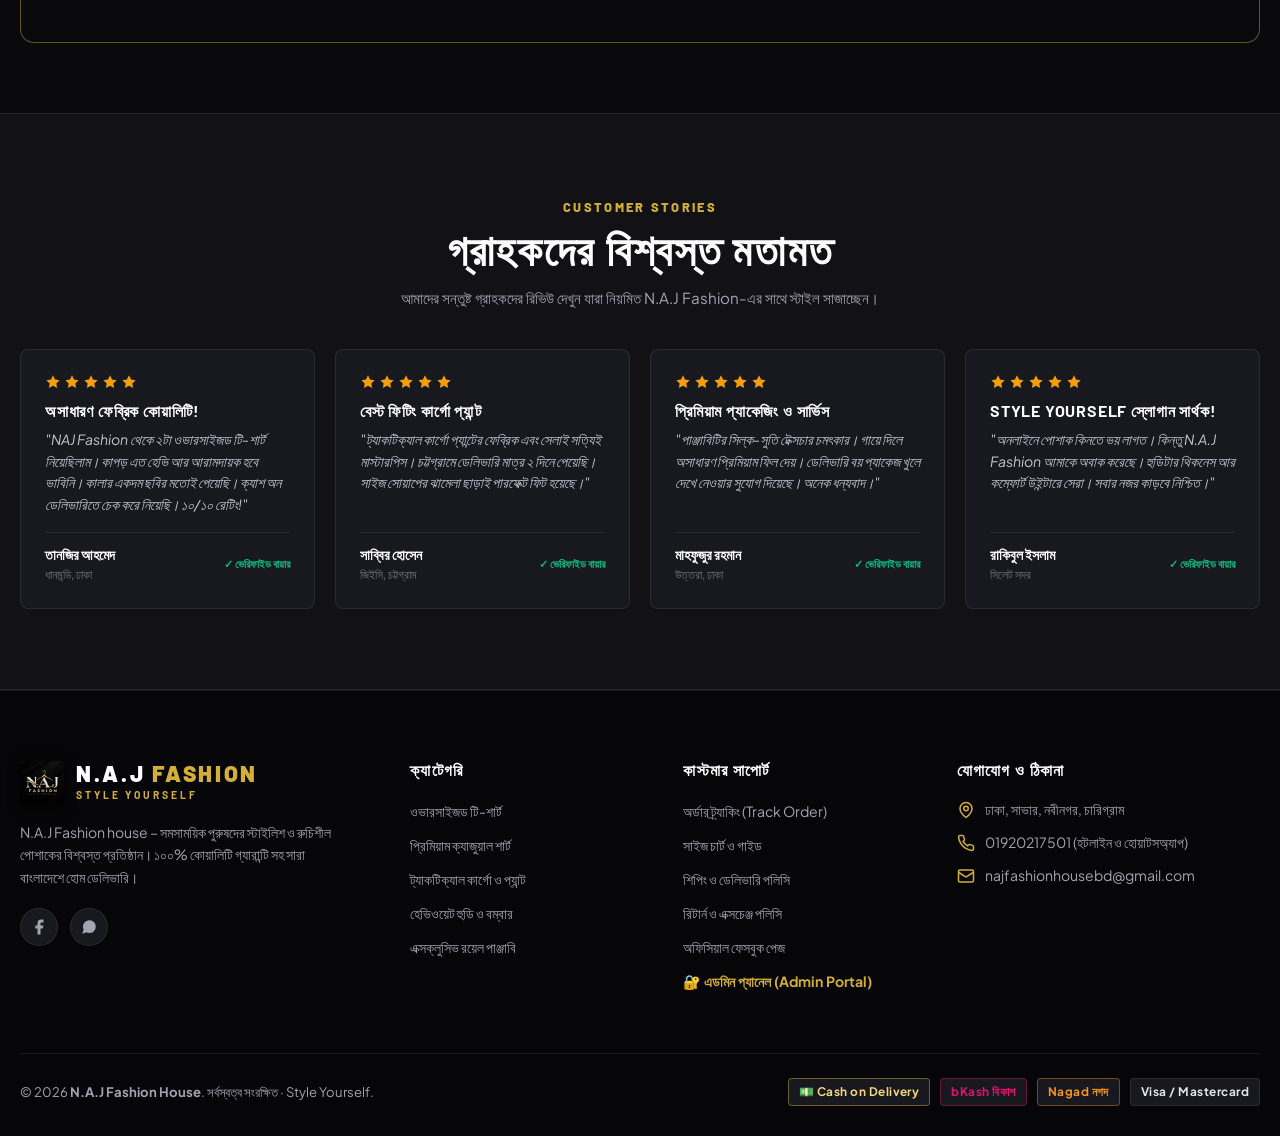
==== commit f0026e88: "fix: update official hotline to 01920217501 and address to Dhaka, Savar, Nobinagar, Charigram" ====
--- a/index.html
+++ b/index.html
@@ -129,8 +129,8 @@
     </div>
     <div class="drawer-footer">
       <div class="drawer-contact-info">
-        <div>📍 ঢাকা, বাংলাদেশ</div>
-        <div>📞 হটলাইন: +880 1812-345678</div>
+        <div>📍 ঢাকা, সাভার, নবীনগর, চারিগ্রাম</div>
+        <div>📞 হটলাইন: 01920217501</div>
         <div>💬 ক্যাশ অন ডেলিভারি সারাদেশে</div>
       </div>
       <a href="https://www.facebook.com/profile.php?id=100081147288431" target="_blank" rel="noopener noreferrer" class="btn btn-gold btn-block btn-sm">
@@ -487,7 +487,7 @@
             <a href="https://www.facebook.com/profile.php?id=100081147288431" target="_blank" rel="noopener noreferrer" class="social-icon-btn" title="Facebook Page">
               <svg viewBox="0 0 24 24" fill="currentColor"><path d="M18 2h-3a5 5 0 0 0-5 5v3H7v4h3v8h4v-8h3l1-4h-4V7a1 1 0 0 1 1-1h3z"/></svg>
             </a>
-            <a href="https://wa.me/8801812345678" target="_blank" rel="noopener noreferrer" class="social-icon-btn" title="WhatsApp Chat">
+            <a href="https://wa.me/8801920217501" target="_blank" rel="noopener noreferrer" class="social-icon-btn" title="WhatsApp Chat">
               <svg viewBox="0 0 24 24" fill="currentColor"><path d="M21 11.5a8.38 8.38 0 0 1-.9 3.8 8.5 8.5 0 0 1-7.6 4.7 8.38 8.38 0 0 1-3.8-.9L3 21l1.9-5.7a8.38 8.38 0 0 1-.9-3.8 8.5 8.5 0 0 1 4.7-7.6 8.38 8.38 0 0 1 3.8-.9h.5a8.48 8.48 0 0 1 8 8v.5z"/></svg>
             </a>
           </div>
@@ -523,11 +523,11 @@
           <h4>যোগাযোগ ও ঠিকানা</h4>
           <div class="footer-contact-item">
             <svg viewBox="0 0 24 24" fill="none" stroke="currentColor" stroke-width="2"><path d="M20 10c0 6-8 12-8 12s-8-6-8-12a8 8 0 0 1 16 0Z"/><circle cx="12" cy="10" r="3"/></svg>
-            <span>হাউস #১৮, রোড #০৪, ব্লক-সি, মিরপুর-১, ঢাকা-১২১৬, বাংলাদেশ</span>
+            <span>ঢাকা, সাভার, নবীনগর, চারিগ্রাম</span>
           </div>
           <div class="footer-contact-item">
             <svg viewBox="0 0 24 24" fill="none" stroke="currentColor" stroke-width="2"><path d="M22 16.92v3a2 2 0 0 1-2.18 2 19.79 19.79 0 0 1-8.63-3.07 19.5 19.5 0 0 1-6-6 19.79 19.79 0 0 1-3.07-8.67A2 2 0 0 1 4.11 2h3a2 2 0 0 1 2 1.72 12.84 12.84 0 0 0 .7 2.81 2 2 0 0 1-.45 2.11L8.09 9.91a16 16 0 0 0 6 6l1.27-1.27a2 2 0 0 1 2.11-.45 12.84 12.84 0 0 0 2.81.7A2 2 0 0 1 22 16.92z"/></svg>
-            <span>+880 1812-345678 / +880 1712-987654</span>
+            <span>01920217501 (হটলাইন ও হোয়াটসঅ্যাপ)</span>
           </div>
           <div class="footer-contact-item">
             <svg viewBox="0 0 24 24" fill="none" stroke="currentColor" stroke-width="2"><rect width="20" height="16" x="2" y="4" rx="2"/><path d="m22 7-8.97 5.7a1.94 1.94 0 0 1-2.06 0L2 7"/></svg>
@@ -714,7 +714,7 @@
               <label class="form-label" for="checkout-customer-address">
                 সম্পূর্ণ ঠিকানা (বাসা নং, রোড, থানা, জেলা) <span class="req">*</span>
               </label>
-              <textarea id="checkout-customer-address" class="form-input" rows="3" placeholder="যেমন: বাড়ি #১২, রোড #৪, মিরপুর-১, ঢাকা" required></textarea>
+              <textarea id="checkout-customer-address" class="form-input" rows="3" placeholder="যেমন: বাসা নং, রোড নং, এলাকা, থানা, জেলা" required></textarea>
             </div>
 
             <!-- Delivery Area Selector -->
@@ -898,7 +898,7 @@
       <span class="bottom-nav-badge cart-badge-count" style="display: none;">0</span>
       <span>ব্যাগ</span>
     </a>
-    <a href="https://wa.me/8801812345678" target="_blank" rel="noopener noreferrer" class="bottom-nav-item" style="color: #25d366;">
+    <a href="https://wa.me/8801920217501" target="_blank" rel="noopener noreferrer" class="bottom-nav-item" style="color: #25d366;">
       <svg viewBox="0 0 24 24" fill="currentColor"><path d="M21 11.5a8.38 8.38 0 0 1-.9 3.8 8.5 8.5 0 0 1-7.6 4.7 8.38 8.38 0 0 1-3.8-.9L3 21l1.9-5.7a8.38 8.38 0 0 1-.9-3.8 8.5 8.5 0 0 1 4.7-7.6 8.38 8.38 0 0 1 3.8-.9h.5a8.48 8.48 0 0 1 8 8v.5z"/></svg>
       <span>সাপোর্ট</span>
     </a>
@@ -907,7 +907,7 @@
   <!-- ========================================================
        FLOATING WHATSAPP BUTTON (DESKTOP & MOBILE)
   ======================================================== -->
-  <a href="https://wa.me/8801812345678?text=Hello%20NAJ%20Fashion%20House,%20I%20want%20to%20order" target="_blank" rel="noopener noreferrer" class="floating-whatsapp-btn pulse-gold" title="Chat on WhatsApp">
+  <a href="https://wa.me/8801920217501?text=Hello%20NAJ%20Fashion%20House,%20I%20want%20to%20order" target="_blank" rel="noopener noreferrer" class="floating-whatsapp-btn pulse-gold" title="Chat on WhatsApp">
     <svg viewBox="0 0 24 24"><path d="M21 11.5a8.38 8.38 0 0 1-.9 3.8 8.5 8.5 0 0 1-7.6 4.7 8.38 8.38 0 0 1-3.8-.9L3 21l1.9-5.7a8.38 8.38 0 0 1-.9-3.8 8.5 8.5 0 0 1 4.7-7.6 8.38 8.38 0 0 1 3.8-.9h.5a8.48 8.48 0 0 1 8 8v.5z"/></svg>
     <span>হোয়াটসঅ্যাপে অর্ডার</span>
   </a>
--- a/css/header.css
+++ b/css/header.css
@@ -87,6 +87,7 @@
   align-items: center;
   gap: 12px;
   text-decoration: none;
+  flex-shrink: 0;
 }
 
 .header-logo img {
@@ -96,6 +97,7 @@
   object-fit: contain;
   border-radius: var(--radius-sm);
   filter: drop-shadow(0 2px 6px rgba(0, 0, 0, 0.6));
+  flex-shrink: 0;
 }
 
 .header-logo-text {
@@ -127,11 +129,30 @@
 }
 
 /* Desktop Navigation */
+.site-header nav {
+  display: flex;
+  align-items: center;
+  flex: 1;
+  min-width: 0;
+  justify-content: center;
+  overflow-x: auto;
+  overflow-y: hidden;
+  scrollbar-width: none;
+  -ms-overflow-style: none;
+  padding: 0 12px;
+}
+
+.site-header nav::-webkit-scrollbar {
+  display: none;
+}
+
 .header-nav {
   display: flex;
   align-items: center;
-  gap: 28px;
+  gap: 22px;
   list-style: none;
+  white-space: nowrap;
+  flex-wrap: nowrap;
 }
 
 .nav-link {
@@ -143,6 +164,8 @@
   color: #dedee8;
   position: relative;
   padding: 8px 0;
+  white-space: nowrap;
+  flex-shrink: 0;
   transition: color var(--ease-fast);
 }
 
@@ -180,6 +203,7 @@
   display: flex;
   align-items: center;
   gap: 16px;
+  flex-shrink: 0;
 }
 
 .action-btn {
@@ -263,6 +287,8 @@
   bottom: 0;
   width: 320px;
   max-width: 85vw;
+  height: 100vh;
+  height: 100dvh;
   background: var(--bg-surface);
   border-right: 1px solid var(--border-subtle);
   z-index: calc(var(--z-drawer) + 1);
@@ -270,6 +296,7 @@
   transition: transform var(--ease-smooth);
   display: flex;
   flex-direction: column;
+  overflow: hidden;
 }
 
 .mobile-drawer.is-active {
@@ -277,11 +304,14 @@
 }
 
 .drawer-header {
-  padding: 20px;
+  padding: 16px 20px;
   display: flex;
   align-items: center;
   justify-content: space-between;
   border-bottom: 1px solid var(--border-subtle);
+  flex-shrink: 0;
+  background: var(--bg-surface);
+  z-index: 2;
 }
 
 .drawer-close-btn {
@@ -292,6 +322,7 @@
   justify-content: center;
   color: var(--text-secondary);
   border-radius: var(--radius-full);
+  flex-shrink: 0;
 }
 .drawer-close-btn:hover {
   color: #ffffff;
@@ -299,32 +330,42 @@
 }
 
 .drawer-content {
-  flex: 1;
+  flex: 1 1 auto;
   overflow-y: auto;
-  padding: 20px;
+  -webkit-overflow-scrolling: touch;
+  overscroll-behavior: contain;
+  padding: 16px 20px 30px;
 }
 
 .drawer-nav-list {
   list-style: none;
   display: flex;
   flex-direction: column;
+  gap: 10px;
+}
+
+.drawer-nav-item a {
+  display: flex;
+  align-items: center;
+  justify-content: space-between;
   gap: 12px;
-}
-
-.drawer-nav-item a {
-  display: flex;
-  align-items: center;
-  justify-content: space-between;
   padding: 12px 14px;
   font-family: var(--font-heading);
-  font-size: 1.05rem;
+  font-size: 0.95rem;
   font-weight: 700;
   text-transform: uppercase;
-  letter-spacing: 0.08em;
+  letter-spacing: 0.05em;
   color: #e5e5f0;
   border-radius: var(--radius-sm);
   background: var(--bg-card);
   border: 1px solid var(--border-subtle);
+  line-height: 1.35;
+  word-break: break-word;
+}
+
+.drawer-nav-item a span {
+  flex-shrink: 0;
+  color: var(--gold-primary);
 }
 
 .drawer-nav-item a:hover {
@@ -333,9 +374,11 @@
 }
 
 .drawer-footer {
-  padding: 20px;
+  padding: 16px 20px;
   border-top: 1px solid var(--border-subtle);
   background: var(--bg-primary);
+  flex-shrink: 0;
+  z-index: 2;
 }
 
 .drawer-contact-info {
@@ -344,7 +387,7 @@
   display: flex;
   flex-direction: column;
   gap: 6px;
-  margin-bottom: 14px;
+  margin-bottom: 12px;
 }
 
 @media (max-width: 991px) {
@@ -353,6 +396,7 @@
   }
   .mobile-toggle-btn {
     display: flex;
+    flex-shrink: 0;
   }
   .header-logo img {
     height: 40px;
@@ -361,3 +405,33 @@
     font-size: 1.15rem;
   }
 }
+
+@media (max-width: 576px) {
+  .header-actions {
+    gap: 8px;
+  }
+  .action-btn {
+    width: 38px;
+    height: 38px;
+  }
+  .action-btn svg {
+    width: 19px;
+    height: 19px;
+  }
+  .header-logo img {
+    height: 36px;
+    max-width: 130px;
+  }
+  .logo-main-text {
+    font-size: 1.05rem;
+  }
+}
+
+@media (max-width: 400px) {
+  .logo-sub-text {
+    display: none;
+  }
+  .header-logo {
+    gap: 8px;
+  }
+}
